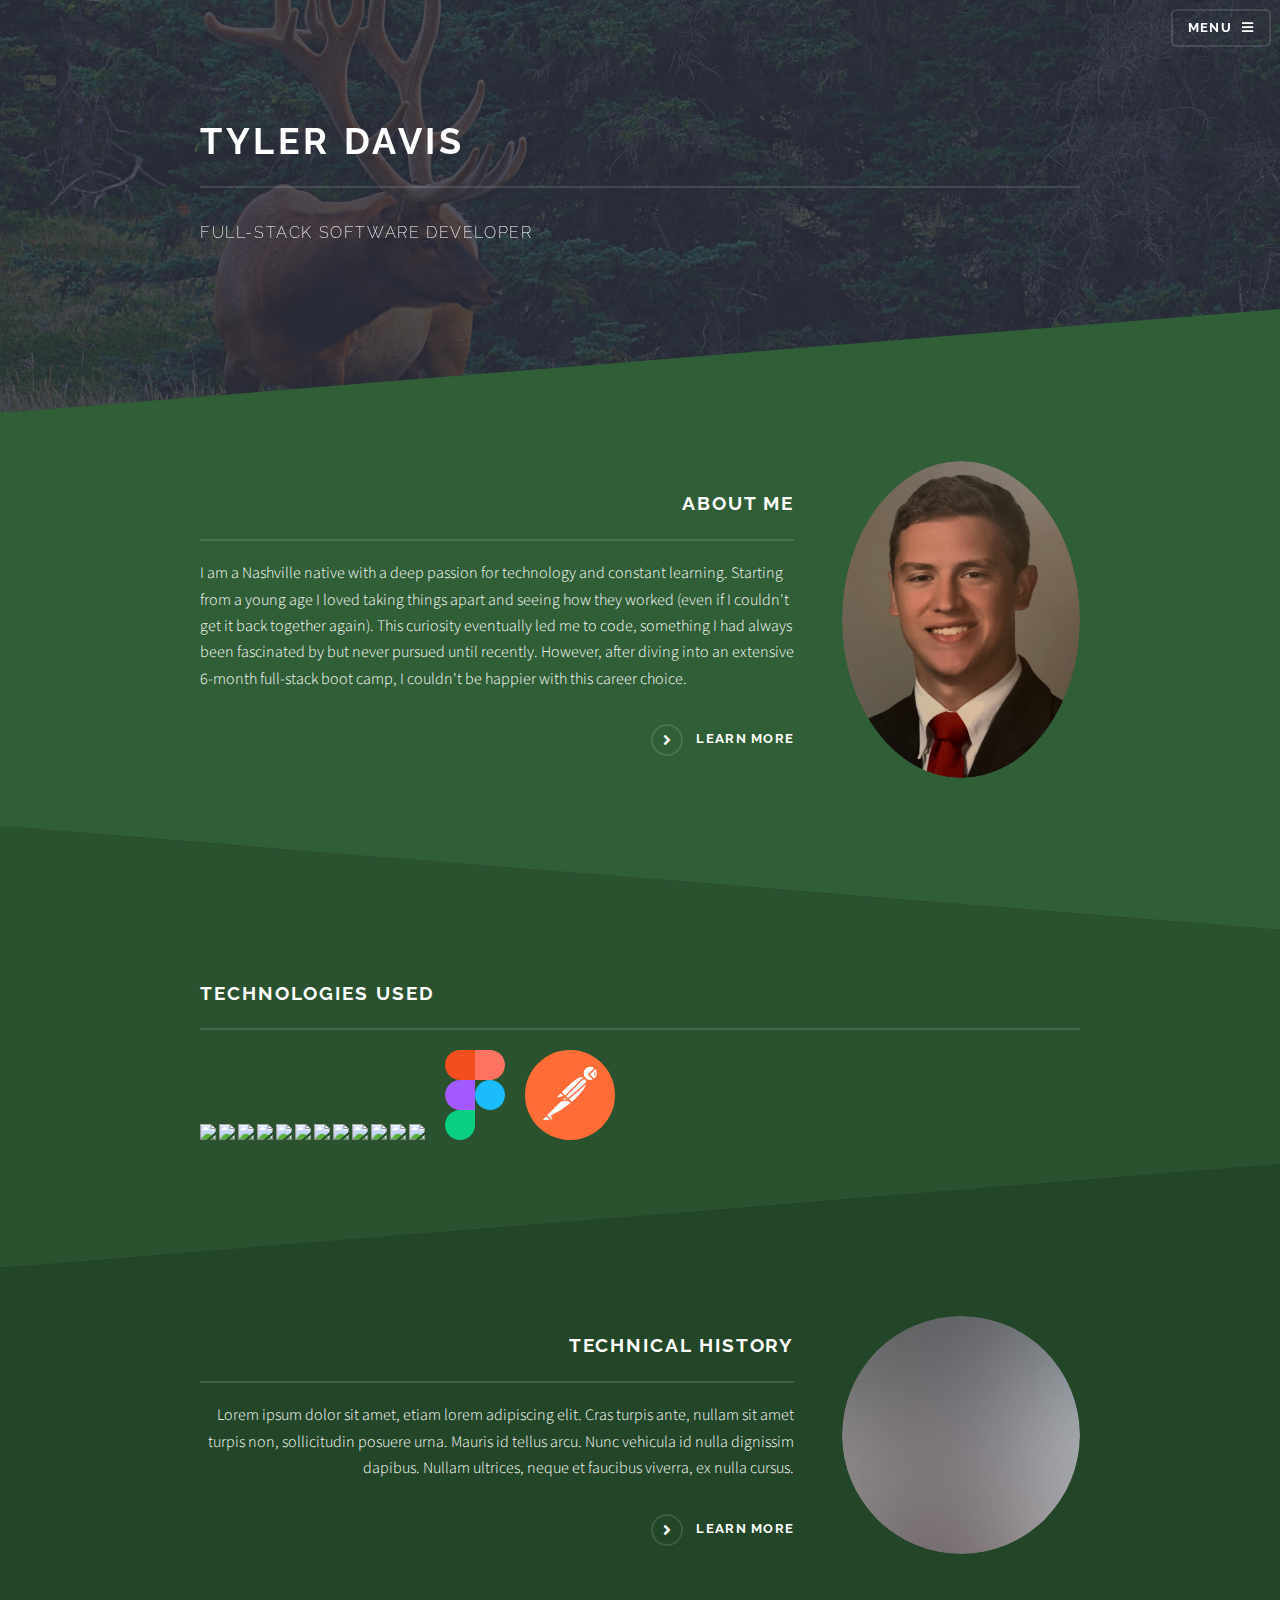
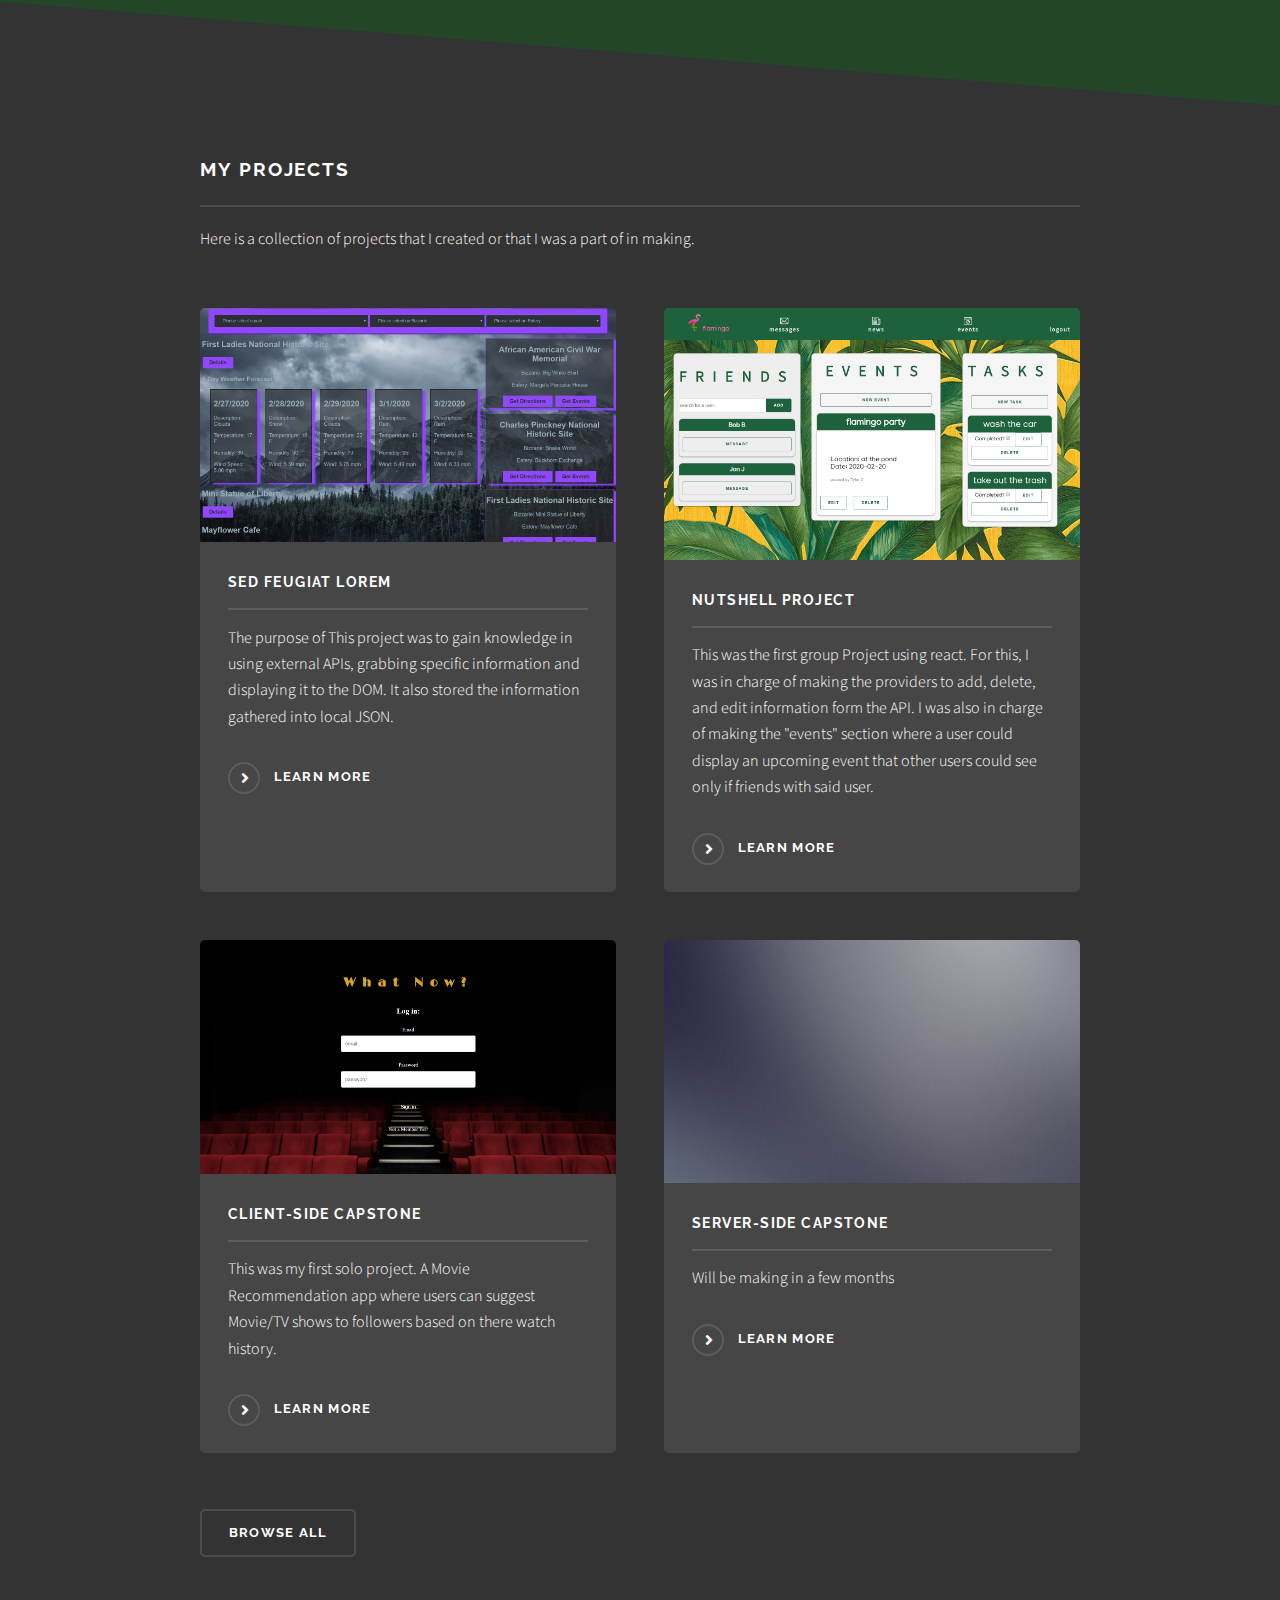
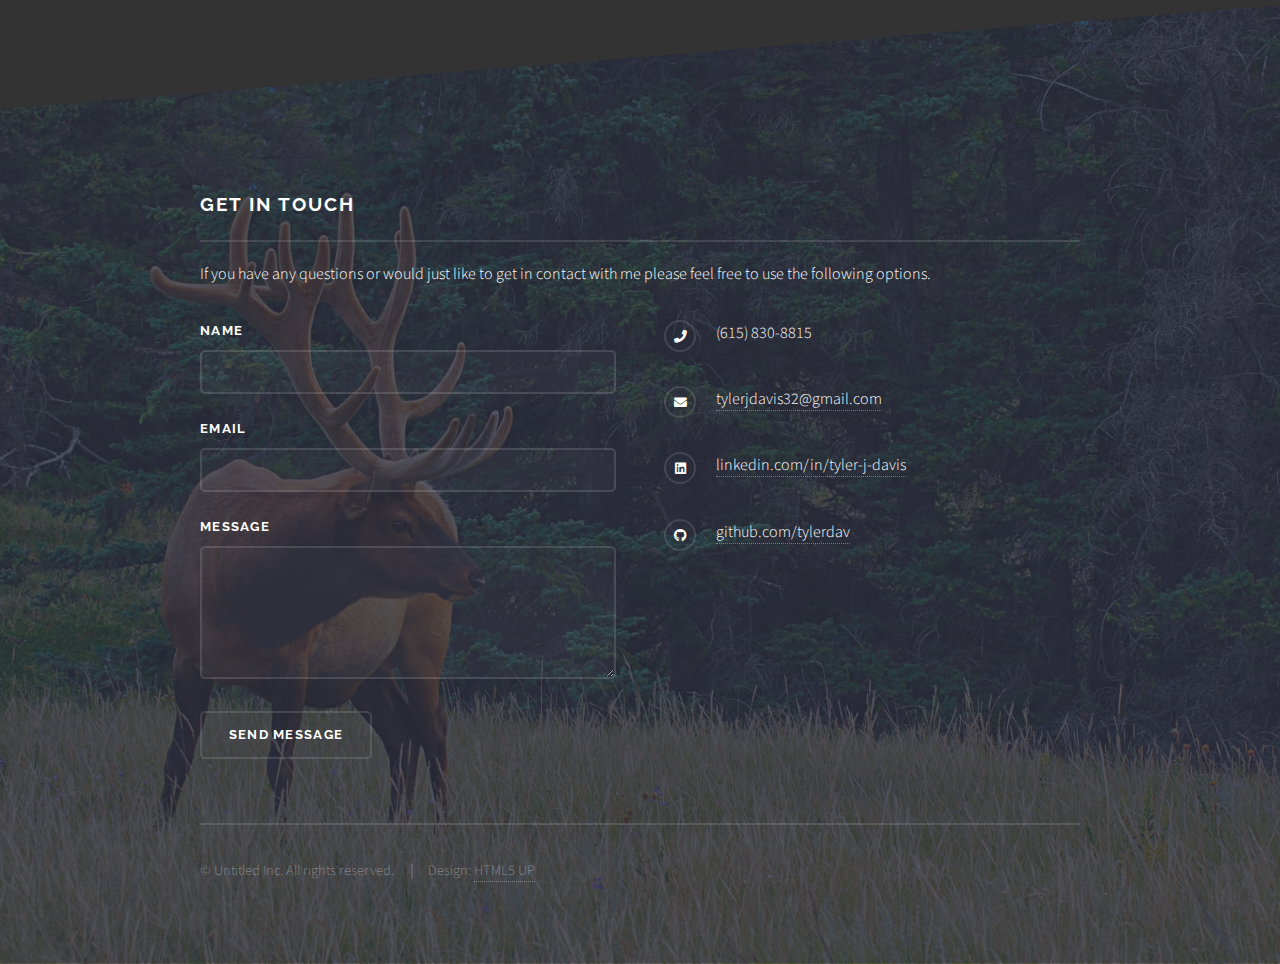
==== index.html @ b61b9d24 "small style change" ====
<!DOCTYPE HTML>
<!--
	Solid State by HTML5 UP
	html5up.net | @ajlkn
	Free for personal and commercial use under the CCA 3.0 license (html5up.net/license)
-->
<html>

<head>
	<title>Tyler Davis</title>
	<meta charset="utf-8" />
	<meta name="viewport" content="width=device-width, initial-scale=1, user-scalable=no" />
	<link rel="stylesheet" href="assets/css/main.css" />
	<noscript>
		<link rel="stylesheet" href="assets/css/noscript.css" /></noscript>
</head>

<body class="is-preload">

	<!-- Page Wrapper -->
	<div id="page-wrapper">

		<!-- Header -->
		<header id="header" class="alt">
			<h1><a href="index.html">Tyler Davis</a></h1>
			<nav>
				<a href="#menu">Menu</a>
			</nav>
		</header>

		<!-- Menu -->
		<nav id="menu">
			<div class="inner">
				<h2>Menu</h2>
				<ul class="links">
					<li><a href="index.html">Home</a></li>
					<li><a href="projects.html">Projects</a></li>
				</ul>
				<a href="#" class="close">Close</a>
			</div>
		</nav>

		<!-- Banner -->
		<section id="banner">
			<div class="inner">
				<!-- <div class="logo"><span class="icon fa-gem"></span></div> -->
				<h2>Tyler Davis</h2>
				<p>Full-Stack Software Developer</p>
			</div>
		</section>

		<!-- Wrapper -->
		<section id="wrapper">

			<!-- One -->
			<section id="one" class="wrapper spotlight style1">
				<div class="inner">
					<a href="#" class="image"><img src="images/profile.jpg" alt="" /></a>
					<div class="content">
						<h2 class="major">About Me</h2>
						<p class="about__me">I am a Nashville native with a deep passion for technology and constant
							learning. Starting
							from a young age I loved taking things apart and seeing how they worked (even if I couldn't
							get it back together again). This curiosity eventually led me to code, something I had
							always been fascinated by but never pursued until recently. However, after diving into an
							extensive 6-month full-stack boot camp, I couldn't be happier with this career choice. </p>
						<a href="https://www.linkedin.com/in/tyler-j-davis/" class="special">Learn more</a>
					</div>
				</div>
			</section>

			<!-- Two -->
			<section id="two" class="wrapper alt spotlight style2">
				<div class="inner">
					<div class="content">
						<h2 class="major">Technologies Used</h2>
						<div class="tech__used">
							<img src="https://img.icons8.com/color/96/000000/html-5.png">
							<img src="https://img.icons8.com/color/96/000000/css3.png">
							<img src="https://img.icons8.com/color/96/000000/javascript.png">
							<img src="https://img.icons8.com/color/96/000000/react-native.png">
							<img src="https://img.icons8.com/color/96/000000/bootstrap.png">
							<img src="https://img.icons8.com/color/96/000000/c-sharp-logo.png">
							<img src="https://img.icons8.com/color/96/000000/microsoft-sql-server.png">
							<img src="https://img.icons8.com/color/96/000000/microsoft.png">
							<img src="https://img.icons8.com/color/96/000000/git.png">
							<img src="https://img.icons8.com/color/96/000000/visual-studio-code-2019.png">
							<img src="https://img.icons8.com/material-sharp/96/000000/github.png">
							<img src="https://img.icons8.com/color/96/000000/linkedin.png">
							<img src="images/figma-1.svg" style="width: 60px; margin-left: 17px;">
							<img src="images/getpostman-icon.svg" style="width: 90px; margin-left: 17px;">
						</div>
					</div>
			</section>

			<!-- Three -->
			<section id="three" class="wrapper spotlight style3">
				<div class="inner">
					<a href="#" class="image"><img src="images/pic03.jpg" alt="" /></a>
					<div class="content">
						<h2 class="major">Technical History</h2>
						<p>Lorem ipsum dolor sit amet, etiam lorem adipiscing elit. Cras turpis ante, nullam sit amet
							turpis non, sollicitudin posuere urna. Mauris id tellus arcu. Nunc vehicula id nulla
							dignissim dapibus. Nullam ultrices, neque et faucibus viverra, ex nulla cursus.</p>
						<a href="#" class="special">Learn more</a>
					</div>
				</div>
			</section>

			<!-- Four -->
			<section id="four" class="wrapper alt style1">
				<div class="inner">
					<h2 class="major">My Projects</h2>
					<p>Here is a collection of projects that I created or that I was a part of in making.</p>
					<section class="features">
						<article>
							<a href="#" class="image"><img src="images/holiday-road (2).png" alt="" /></a>
							<h3 class="major">Sed feugiat lorem</h3>
							<p>The purpose of This project was to gain knowledge in using external APIs, grabbing
								specific information and displaying it to the DOM. It also stored the information
								gathered into local JSON.</p>
							<a href="#" class="special">Learn more</a>
						</article>
						<article>
							<a href="#" class="image"><img src="images/Annotation 2020-02-26 152929.png" alt="" /></a>
							<h3 class="major">Nutshell Project</h3>
							<p>This was the first group Project using react. For this, I was in charge of making the
								providers to add, delete, and edit information form the API. I was also in charge of
								making the "events" section where a user could display an upcoming event that other
								users could see only if friends with said user.</p>
							<a href="https://github.com/nss-cohort-37/nutshell-flamingos" class="special">Learn more</a>
						</article>
						<article>
							<a href="#" class="image"><img src="images/Annotation 2020-02-26 151621 (3).png"
									alt="" /></a>
							<h3 class="major">Client-Side Capstone</h3>
							<p>This was my first solo project. A Movie Recommendation app where users can suggest
								Movie/TV shows to followers based on there watch history. </p>
							<a href="https://github.com/tylerdav/capstone-project" class="special">Learn more</a>
						</article>
						<article>
							<a href="#" class="image"><img src="images/pic07.jpg" alt="" /></a>
							<h3 class="major">Server-Side Capstone</h3>
							<p>Will be making in a few months</p>
							<a href="#" class="special">Learn more</a>
						</article>
					</section>
					<ul class="actions">
						<li><a href="#" class="button">Browse All</a></li>
					</ul>
				</div>
			</section>

		</section>

		<!-- Footer -->
		<section id="footer">
			<div class="inner">
				<h2 class="major">Get in touch</h2>
				<p>If you have any questions or would just like to get in contact with me please feel free to use the
					following options.</p>
				<form method="post" action="#">
					<div class="fields">
						<div class="field">
							<label for="name">Name</label>
							<input type="text" name="name" id="name" />
						</div>
						<div class="field">
							<label for="email">Email</label>
							<input type="email" name="email" id="email" />
						</div>
						<div class="field">
							<label for="message">Message</label>
							<textarea name="message" id="message" rows="4"></textarea>
						</div>
					</div>
					<ul class="actions">
						<li><input type="submit" value="Send Message" /></li>
					</ul>
				</form>
				<ul class="contact">
					<li class="icon solid fa-phone">(615) 830-8815</li>
					<li class="icon solid fa-envelope"><a href="#">tylerjdavis32@gmail.com</a></li>
					<li class="icon brands fa-linkedin"><a
							href="https://www.linkedin.com/in/tyler-j-davis/">linkedin.com/in/tyler-j-davis</a>
					</li>
					<li class="icon brands fa-github"><a href="http://www.github.com/tylerdav">github.com/tylerdav</a>
					</li>
				</ul>
				<ul class="copyright">
					<li>&copy; Untitled Inc. All rights reserved.</li>
					<li>Design: <a href="http://html5up.net">HTML5 UP</a></li>
				</ul>
			</div>
		</section>

	</div>

	<!-- Scripts -->
	<script src="assets/js/jquery.min.js"></script>
	<script src="assets/js/jquery.scrollex.min.js"></script>
	<script src="assets/js/browser.min.js"></script>
	<script src="assets/js/breakpoints.min.js"></script>
	<script src="assets/js/util.js"></script>
	<script src="assets/js/main.js"></script>

</body>

</html>
---- assets/css/main.css ----
@import url(fontawesome-all.min.css);
@import url("https://fonts.googleapis.com/css?family=Raleway:200,700|Source+Sans+Pro:300,600,300italic,600italic");

/*
	Solid State by HTML5 UP
	html5up.net | @ajlkn
	Free for personal and commercial use under the CCA 3.0 license (html5up.net/license)
*/

html, body, div, span, applet, object,
iframe, h1, h2, h3, h4, h5, h6, p, blockquote,
pre, a, abbr, acronym, address, big, cite,
code, del, dfn, em, img, ins, kbd, q, s, samp,
small, strike, strong, sub, sup, tt, var, b,
u, i, center, dl, dt, dd, ol, ul, li, fieldset,
form, label, legend, table, caption, tbody,
tfoot, thead, tr, th, td, article, aside,
canvas, details, embed, figure, figcaption,
footer, header, hgroup, menu, nav, output, ruby,
section, summary, time, mark, audio, video {
	margin: 0;
	padding: 0;
	border: 0;
	font-size: 100%;
	font: inherit;
	vertical-align: baseline;}

article, aside, details, figcaption, figure,
footer, header, hgroup, menu, nav, section {
	display: block;}

body {
	line-height: 1;
}

ol, ul {
	list-style: none;
}

blockquote, q {
	quotes: none;
}

	blockquote:before, blockquote:after, q:before, q:after {
		content: '';
		content: none;
	}

table {
	border-collapse: collapse;
	border-spacing: 0;
}

body {
	-webkit-text-size-adjust: none;
}

mark {
	background-color: transparent;
	color: inherit;
}

input::-moz-focus-inner {
	border: 0;
	padding: 0;
}

input, select, textarea {
	-moz-appearance: none;
	-webkit-appearance: none;
	-ms-appearance: none;
	appearance: none;
}

/* Basic */

	@-ms-viewport {
		width: device-width;
	}

	body {
		-ms-overflow-style: scrollbar;
	}

	@media screen and (max-width: 480px) {

		html, body {
			min-width: 320px;
		}

	}

	html {
		box-sizing: border-box;
	}

	*, *:before, *:after {
		box-sizing: inherit;
	}

	body {
		background-color: #333333;
		background-image: linear-gradient(to top, rgba(46, 49, 65, 0.8), rgba(46, 49, 65, 0.8)), url("../../images/wp2767337.jpg");
		background-size: auto,
 cover;
		background-attachment: fixed,
 fixed;
		background-position: center,
 center;
	}

		body.is-preload *, body.is-preload *:before, body.is-preload *:after {
			-moz-animation: none !important;
			-webkit-animation: none !important;
			-ms-animation: none !important;
			animation: none !important;
			-moz-transition: none !important;
			-webkit-transition: none !important;
			-ms-transition: none !important;
			transition: none !important;
		}

/* Type */

	.about__me {
		text-align: left;
	}

	body, input, select, textarea {
		color: #ffffff;
		font-family: "Source Sans Pro", Helvetica, sans-serif;
		font-size: 16.5pt;
		font-weight: 300;
		line-height: 1.65;
	}

		@media screen and (max-width: 1680px) {

			body, input, select, textarea {
				font-size: 13pt;
			}

		}

		@media screen and (max-width: 1280px) {

			body, input, select, textarea {
				font-size: 12pt;
			}

		}

		@media screen and (max-width: 980px) {

			body, input, select, textarea {
				font-size: 12pt;
			}

		}

		@media screen and (max-width: 736px) {

			body, input, select, textarea {
				font-size: 12pt;
			}

		}

		@media screen and (max-width: 480px) {

			body, input, select, textarea {
				font-size: 12pt;
			}

		}

	a {
		-moz-transition: color 0.2s ease-in-out, border-bottom-color 0.2s ease-in-out;
		-webkit-transition: color 0.2s ease-in-out, border-bottom-color 0.2s ease-in-out;
		-ms-transition: color 0.2s ease-in-out, border-bottom-color 0.2s ease-in-out;
		transition: color 0.2s ease-in-out, border-bottom-color 0.2s ease-in-out;
		border-bottom: dotted 1px rgba(255, 255, 255, 0.35);
		color: #ffffff;
		text-decoration: none;
	}

		a:hover {
			border-bottom-color: transparent;
			color: #ffffff !important;
		}

		a.special:not(.button) {
			text-decoration: none;
			border-bottom: 0;
			display: block;
			font-family: Raleway, Helvetica, sans-serif;
			font-size: 0.8em;
			font-weight: 700;
			letter-spacing: 0.1em;
			margin: 0 0 2em 0;
			text-transform: uppercase;
		}

			a.special:not(.button):before {
				-moz-osx-font-smoothing: grayscale;
				-webkit-font-smoothing: antialiased;
				display: inline-block;
				font-style: normal;
				font-variant: normal;
				text-rendering: auto;
				line-height: 1;
				text-transform: none !important;
				font-family: 'Font Awesome 5 Free';
				font-weight: 900;
			}

			a.special:not(.button):before {
				-moz-transition: background-color 0.2s ease-in-out;
				-webkit-transition: background-color 0.2s ease-in-out;
				-ms-transition: background-color 0.2s ease-in-out;
				transition: background-color 0.2s ease-in-out;
				border-radius: 100%;
				border: solid 2px rgba(255, 255, 255, 0.125);
				content: '\f105';
				display: inline-block;
				font-size: 1.25em;
				height: 2em;
				line-height: 1.75em;
				margin-right: 0.85em;
				text-align: center;
				text-indent: 0.15em;
				vertical-align: middle;
				width: 2em;
			}

			a.special:not(.button):hover:before {
				background-color: rgba(255, 255, 255, 0.025);
			}

			a.special:not(.button):active:before {
				background-color: rgba(255, 255, 255, 0.075);
			}

	strong, b {
		color: #ffffff;
		font-weight: 600;
	}

	em, i {
		font-style: italic;
	}

	p {
		margin: 0 0 2em 0;
	}

	h1, h2, h3, h4, h5, h6 {
		color: #ffffff;
		font-family: Raleway, Helvetica, sans-serif;
		font-weight: 700;
		letter-spacing: 0.1em;
		margin: 0 0 1em 0;
		text-transform: uppercase;
	}

		h1 a, h2 a, h3 a, h4 a, h5 a, h6 a {
			color: inherit;
			text-decoration: none;
			border-bottom: 0;
		}

		h1 span, h2 span, h3 span, h4 span, h5 span, h6 span {
			font-weight: 200;
		}

		h1.major, h2.major, h3.major, h4.major, h5.major, h6.major {
			padding-bottom: 1em;
			border-bottom: solid 2px rgba(255, 255, 255, 0.125);
		}

	h2 {
		font-size: 1.2em;
	}

	h3 {
		font-size: 0.9em;
	}

	h4 {
		font-size: 0.7em;
	}

	h5 {
		font-size: 0.7em;
	}

	h6 {
		font-size: 0.7em;
	}

	@media screen and (max-width: 736px) {

		h2 {
			font-size: 1em;
		}

		h3 {
			font-size: 0.8em;
		}

	}

	sub {
		font-size: 0.8em;
		position: relative;
		top: 0.5em;
	}

	sup {
		font-size: 0.8em;
		position: relative;
		top: -0.5em;
	}

	blockquote {
		border-left: solid 4px rgba(255, 255, 255, 0.125);
		font-style: italic;
		margin: 0 0 2em 0;
		padding: 0.5em 0 0.5em 2em;
	}

	code {
		background: rgba(255, 255, 255, 0.025);
		border-radius: 5px;
		border: solid 2px rgba(255, 255, 255, 0.125);
		font-family: "Courier New", monospace;
		font-size: 0.9em;
		margin: 0 0.25em;
		padding: 0.25em 0.65em;
	}

	pre {
		-webkit-overflow-scrolling: touch;
		font-family: "Courier New", monospace;
		font-size: 0.9em;
		margin: 0 0 2em 0;
	}

		pre code {
			display: block;
			line-height: 1.75em;
			padding: 1em 1.5em;
			overflow-x: auto;
		}

	hr {
		border: 0;
		border-bottom: solid 2px rgba(255, 255, 255, 0.125);
		margin: 2.5em 0;
	}

		hr.major {
			margin: 4em 0;
		}

	.align-left {
		text-align: left;
	}

	.align-center {
		text-align: center;
	}

	.align-right {
		text-align: right;
	}

/* Row */

	.row {
		display: flex;
		flex-wrap: wrap;
		box-sizing: border-box;
		align-items: stretch;
	}

		.row > * {
			box-sizing: border-box;
		}

		.row.gtr-uniform > * > :last-child {
			margin-bottom: 0;
		}

		.row.aln-left {
			justify-content: flex-start;
		}

		.row.aln-center {
			justify-content: center;
		}

		.row.aln-right {
			justify-content: flex-end;
		}

		.row.aln-top {
			align-items: flex-start;
		}

		.row.aln-middle {
			align-items: center;
		}

		.row.aln-bottom {
			align-items: flex-end;
		}

		.row > .imp {
			order: -1;
		}

		.row > .col-1 {
			width: 8.33333%;
		}

		.row > .off-1 {
			margin-left: 8.33333%;
		}

		.row > .col-2 {
			width: 16.66667%;
		}

		.row > .off-2 {
			margin-left: 16.66667%;
		}

		.row > .col-3 {
			width: 25%;
		}

		.row > .off-3 {
			margin-left: 25%;
		}

		.row > .col-4 {
			width: 33.33333%;
		}

		.row > .off-4 {
			margin-left: 33.33333%;
		}

		.row > .col-5 {
			width: 41.66667%;
		}

		.row > .off-5 {
			margin-left: 41.66667%;
		}

		.row > .col-6 {
			width: 50%;
		}

		.row > .off-6 {
			margin-left: 50%;
		}

		.row > .col-7 {
			width: 58.33333%;
		}

		.row > .off-7 {
			margin-left: 58.33333%;
		}

		.row > .col-8 {
			width: 66.66667%;
		}

		.row > .off-8 {
			margin-left: 66.66667%;
		}

		.row > .col-9 {
			width: 75%;
		}

		.row > .off-9 {
			margin-left: 75%;
		}

		.row > .col-10 {
			width: 83.33333%;
		}

		.row > .off-10 {
			margin-left: 83.33333%;
		}

		.row > .col-11 {
			width: 91.66667%;
		}

		.row > .off-11 {
			margin-left: 91.66667%;
		}

		.row > .col-12 {
			width: 100%;
		}

		.row > .off-12 {
			margin-left: 100%;
		}

		.row.gtr-0 {
			margin-top: 0;
			margin-left: 0em;
		}

			.row.gtr-0 > * {
				padding: 0 0 0 0em;
			}

			.row.gtr-0.gtr-uniform {
				margin-top: 0em;
			}

				.row.gtr-0.gtr-uniform > * {
					padding-top: 0em;
				}

		.row.gtr-25 {
			margin-top: 0;
			margin-left: -0.4375em;
		}

			.row.gtr-25 > * {
				padding: 0 0 0 0.4375em;
			}

			.row.gtr-25.gtr-uniform {
				margin-top: -0.4375em;
			}

				.row.gtr-25.gtr-uniform > * {
					padding-top: 0.4375em;
				}

		.row.gtr-50 {
			margin-top: 0;
			margin-left: -0.875em;
		}

			.row.gtr-50 > * {
				padding: 0 0 0 0.875em;
			}

			.row.gtr-50.gtr-uniform {
				margin-top: -0.875em;
			}

				.row.gtr-50.gtr-uniform > * {
					padding-top: 0.875em;
				}

		.row {
			margin-top: 0;
			margin-left: -1.75em;
		}

			.row > * {
				padding: 0 0 0 1.75em;
			}

			.row.gtr-uniform {
				margin-top: -1.75em;
			}

				.row.gtr-uniform > * {
					padding-top: 1.75em;
				}

		.row.gtr-150 {
			margin-top: 0;
			margin-left: -2.625em;
		}

			.row.gtr-150 > * {
				padding: 0 0 0 2.625em;
			}

			.row.gtr-150.gtr-uniform {
				margin-top: -2.625em;
			}

				.row.gtr-150.gtr-uniform > * {
					padding-top: 2.625em;
				}

		.row.gtr-200 {
			margin-top: 0;
			margin-left: -3.5em;
		}

			.row.gtr-200 > * {
				padding: 0 0 0 3.5em;
			}

			.row.gtr-200.gtr-uniform {
				margin-top: -3.5em;
			}

				.row.gtr-200.gtr-uniform > * {
					padding-top: 3.5em;
				}

		@media screen and (max-width: 1680px) {

			.row {
				display: flex;
				flex-wrap: wrap;
				box-sizing: border-box;
				align-items: stretch;
			}

				.row > * {
					box-sizing: border-box;
				}

				.row.gtr-uniform > * > :last-child {
					margin-bottom: 0;
				}

				.row.aln-left {
					justify-content: flex-start;
				}

				.row.aln-center {
					justify-content: center;
				}

				.row.aln-right {
					justify-content: flex-end;
				}

				.row.aln-top {
					align-items: flex-start;
				}

				.row.aln-middle {
					align-items: center;
				}

				.row.aln-bottom {
					align-items: flex-end;
				}

				.row > .imp-xlarge {
					order: -1;
				}

				.row > .col-1-xlarge {
					width: 8.33333%;
				}

				.row > .off-1-xlarge {
					margin-left: 8.33333%;
				}

				.row > .col-2-xlarge {
					width: 16.66667%;
				}

				.row > .off-2-xlarge {
					margin-left: 16.66667%;
				}

				.row > .col-3-xlarge {
					width: 25%;
				}

				.row > .off-3-xlarge {
					margin-left: 25%;
				}

				.row > .col-4-xlarge {
					width: 33.33333%;
				}

				.row > .off-4-xlarge {
					margin-left: 33.33333%;
				}

				.row > .col-5-xlarge {
					width: 41.66667%;
				}

				.row > .off-5-xlarge {
					margin-left: 41.66667%;
				}

				.row > .col-6-xlarge {
					width: 50%;
				}

				.row > .off-6-xlarge {
					margin-left: 50%;
				}

				.row > .col-7-xlarge {
					width: 58.33333%;
				}

				.row > .off-7-xlarge {
					margin-left: 58.33333%;
				}

				.row > .col-8-xlarge {
					width: 66.66667%;
				}

				.row > .off-8-xlarge {
					margin-left: 66.66667%;
				}

				.row > .col-9-xlarge {
					width: 75%;
				}

				.row > .off-9-xlarge {
					margin-left: 75%;
				}

				.row > .col-10-xlarge {
					width: 83.33333%;
				}

				.row > .off-10-xlarge {
					margin-left: 83.33333%;
				}

				.row > .col-11-xlarge {
					width: 91.66667%;
				}

				.row > .off-11-xlarge {
					margin-left: 91.66667%;
				}

				.row > .col-12-xlarge {
					width: 100%;
				}

				.row > .off-12-xlarge {
					margin-left: 100%;
				}

				.row.gtr-0 {
					margin-top: 0;
					margin-left: 0em;
				}

					.row.gtr-0 > * {
						padding: 0 0 0 0em;
					}

					.row.gtr-0.gtr-uniform {
						margin-top: 0em;
					}

						.row.gtr-0.gtr-uniform > * {
							padding-top: 0em;
						}

				.row.gtr-25 {
					margin-top: 0;
					margin-left: -0.4375em;
				}

					.row.gtr-25 > * {
						padding: 0 0 0 0.4375em;
					}

					.row.gtr-25.gtr-uniform {
						margin-top: -0.4375em;
					}

						.row.gtr-25.gtr-uniform > * {
							padding-top: 0.4375em;
						}

				.row.gtr-50 {
					margin-top: 0;
					margin-left: -0.875em;
				}

					.row.gtr-50 > * {
						padding: 0 0 0 0.875em;
					}

					.row.gtr-50.gtr-uniform {
						margin-top: -0.875em;
					}

						.row.gtr-50.gtr-uniform > * {
							padding-top: 0.875em;
						}

				.row {
					margin-top: 0;
					margin-left: -1.75em;
				}

					.row > * {
						padding: 0 0 0 1.75em;
					}

					.row.gtr-uniform {
						margin-top: -1.75em;
					}

						.row.gtr-uniform > * {
							padding-top: 1.75em;
						}

				.row.gtr-150 {
					margin-top: 0;
					margin-left: -2.625em;
				}

					.row.gtr-150 > * {
						padding: 0 0 0 2.625em;
					}

					.row.gtr-150.gtr-uniform {
						margin-top: -2.625em;
					}

						.row.gtr-150.gtr-uniform > * {
							padding-top: 2.625em;
						}

				.row.gtr-200 {
					margin-top: 0;
					margin-left: -3.5em;
				}

					.row.gtr-200 > * {
						padding: 0 0 0 3.5em;
					}

					.row.gtr-200.gtr-uniform {
						margin-top: -3.5em;
					}

						.row.gtr-200.gtr-uniform > * {
							padding-top: 3.5em;
						}

		}

		@media screen and (max-width: 1280px) {

			.row {
				display: flex;
				flex-wrap: wrap;
				box-sizing: border-box;
				align-items: stretch;
			}

				.row > * {
					box-sizing: border-box;
				}

				.row.gtr-uniform > * > :last-child {
					margin-bottom: 0;
				}

				.row.aln-left {
					justify-content: flex-start;
				}

				.row.aln-center {
					justify-content: center;
				}

				.row.aln-right {
					justify-content: flex-end;
				}

				.row.aln-top {
					align-items: flex-start;
				}

				.row.aln-middle {
					align-items: center;
				}

				.row.aln-bottom {
					align-items: flex-end;
				}

				.row > .imp-large {
					order: -1;
				}

				.row > .col-1-large {
					width: 8.33333%;
				}

				.row > .off-1-large {
					margin-left: 8.33333%;
				}

				.row > .col-2-large {
					width: 16.66667%;
				}

				.row > .off-2-large {
					margin-left: 16.66667%;
				}

				.row > .col-3-large {
					width: 25%;
				}

				.row > .off-3-large {
					margin-left: 25%;
				}

				.row > .col-4-large {
					width: 33.33333%;
				}

				.row > .off-4-large {
					margin-left: 33.33333%;
				}

				.row > .col-5-large {
					width: 41.66667%;
				}

				.row > .off-5-large {
					margin-left: 41.66667%;
				}

				.row > .col-6-large {
					width: 50%;
				}

				.row > .off-6-large {
					margin-left: 50%;
				}

				.row > .col-7-large {
					width: 58.33333%;
				}

				.row > .off-7-large {
					margin-left: 58.33333%;
				}

				.row > .col-8-large {
					width: 66.66667%;
				}

				.row > .off-8-large {
					margin-left: 66.66667%;
				}

				.row > .col-9-large {
					width: 75%;
				}

				.row > .off-9-large {
					margin-left: 75%;
				}

				.row > .col-10-large {
					width: 83.33333%;
				}

				.row > .off-10-large {
					margin-left: 83.33333%;
				}

				.row > .col-11-large {
					width: 91.66667%;
				}

				.row > .off-11-large {
					margin-left: 91.66667%;
				}

				.row > .col-12-large {
					width: 100%;
				}

				.row > .off-12-large {
					margin-left: 100%;
				}

				.row.gtr-0 {
					margin-top: 0;
					margin-left: 0em;
				}

					.row.gtr-0 > * {
						padding: 0 0 0 0em;
					}

					.row.gtr-0.gtr-uniform {
						margin-top: 0em;
					}

						.row.gtr-0.gtr-uniform > * {
							padding-top: 0em;
						}

				.row.gtr-25 {
					margin-top: 0;
					margin-left: -0.4375em;
				}

					.row.gtr-25 > * {
						padding: 0 0 0 0.4375em;
					}

					.row.gtr-25.gtr-uniform {
						margin-top: -0.4375em;
					}

						.row.gtr-25.gtr-uniform > * {
							padding-top: 0.4375em;
						}

				.row.gtr-50 {
					margin-top: 0;
					margin-left: -0.875em;
				}

					.row.gtr-50 > * {
						padding: 0 0 0 0.875em;
					}

					.row.gtr-50.gtr-uniform {
						margin-top: -0.875em;
					}

						.row.gtr-50.gtr-uniform > * {
							padding-top: 0.875em;
						}

				.row {
					margin-top: 0;
					margin-left: -1.75em;
				}

					.row > * {
						padding: 0 0 0 1.75em;
					}

					.row.gtr-uniform {
						margin-top: -1.75em;
					}

						.row.gtr-uniform > * {
							padding-top: 1.75em;
						}

				.row.gtr-150 {
					margin-top: 0;
					margin-left: -2.625em;
				}

					.row.gtr-150 > * {
						padding: 0 0 0 2.625em;
					}

					.row.gtr-150.gtr-uniform {
						margin-top: -2.625em;
					}

						.row.gtr-150.gtr-uniform > * {
							padding-top: 2.625em;
						}

				.row.gtr-200 {
					margin-top: 0;
					margin-left: -3.5em;
				}

					.row.gtr-200 > * {
						padding: 0 0 0 3.5em;
					}

					.row.gtr-200.gtr-uniform {
						margin-top: -3.5em;
					}

						.row.gtr-200.gtr-uniform > * {
							padding-top: 3.5em;
						}

		}

		@media screen and (max-width: 980px) {

			.row {
				display: flex;
				flex-wrap: wrap;
				box-sizing: border-box;
				align-items: stretch;
			}

				.row > * {
					box-sizing: border-box;
				}

				.row.gtr-uniform > * > :last-child {
					margin-bottom: 0;
				}

				.row.aln-left {
					justify-content: flex-start;
				}

				.row.aln-center {
					justify-content: center;
				}

				.row.aln-right {
					justify-content: flex-end;
				}

				.row.aln-top {
					align-items: flex-start;
				}

				.row.aln-middle {
					align-items: center;
				}

				.row.aln-bottom {
					align-items: flex-end;
				}

				.row > .imp-medium {
					order: -1;
				}

				.row > .col-1-medium {
					width: 8.33333%;
				}

				.row > .off-1-medium {
					margin-left: 8.33333%;
				}

				.row > .col-2-medium {
					width: 16.66667%;
				}

				.row > .off-2-medium {
					margin-left: 16.66667%;
				}

				.row > .col-3-medium {
					width: 25%;
				}

				.row > .off-3-medium {
					margin-left: 25%;
				}

				.row > .col-4-medium {
					width: 33.33333%;
				}

				.row > .off-4-medium {
					margin-left: 33.33333%;
				}

				.row > .col-5-medium {
					width: 41.66667%;
				}

				.row > .off-5-medium {
					margin-left: 41.66667%;
				}

				.row > .col-6-medium {
					width: 50%;
				}

				.row > .off-6-medium {
					margin-left: 50%;
				}

				.row > .col-7-medium {
					width: 58.33333%;
				}

				.row > .off-7-medium {
					margin-left: 58.33333%;
				}

				.row > .col-8-medium {
					width: 66.66667%;
				}

				.row > .off-8-medium {
					margin-left: 66.66667%;
				}

				.row > .col-9-medium {
					width: 75%;
				}

				.row > .off-9-medium {
					margin-left: 75%;
				}

				.row > .col-10-medium {
					width: 83.33333%;
				}

				.row > .off-10-medium {
					margin-left: 83.33333%;
				}

				.row > .col-11-medium {
					width: 91.66667%;
				}

				.row > .off-11-medium {
					margin-left: 91.66667%;
				}

				.row > .col-12-medium {
					width: 100%;
				}

				.row > .off-12-medium {
					margin-left: 100%;
				}

				.row.gtr-0 {
					margin-top: 0;
					margin-left: 0em;
				}

					.row.gtr-0 > * {
						padding: 0 0 0 0em;
					}

					.row.gtr-0.gtr-uniform {
						margin-top: 0em;
					}

						.row.gtr-0.gtr-uniform > * {
							padding-top: 0em;
						}

				.row.gtr-25 {
					margin-top: 0;
					margin-left: -0.4375em;
				}

					.row.gtr-25 > * {
						padding: 0 0 0 0.4375em;
					}

					.row.gtr-25.gtr-uniform {
						margin-top: -0.4375em;
					}

						.row.gtr-25.gtr-uniform > * {
							padding-top: 0.4375em;
						}

				.row.gtr-50 {
					margin-top: 0;
					margin-left: -0.875em;
				}

					.row.gtr-50 > * {
						padding: 0 0 0 0.875em;
					}

					.row.gtr-50.gtr-uniform {
						margin-top: -0.875em;
					}

						.row.gtr-50.gtr-uniform > * {
							padding-top: 0.875em;
						}

				.row {
					margin-top: 0;
					margin-left: -1.75em;
				}

					.row > * {
						padding: 0 0 0 1.75em;
					}

					.row.gtr-uniform {
						margin-top: -1.75em;
					}

						.row.gtr-uniform > * {
							padding-top: 1.75em;
						}

				.row.gtr-150 {
					margin-top: 0;
					margin-left: -2.625em;
				}

					.row.gtr-150 > * {
						padding: 0 0 0 2.625em;
					}

					.row.gtr-150.gtr-uniform {
						margin-top: -2.625em;
					}

						.row.gtr-150.gtr-uniform > * {
							padding-top: 2.625em;
						}

				.row.gtr-200 {
					margin-top: 0;
					margin-left: -3.5em;
				}

					.row.gtr-200 > * {
						padding: 0 0 0 3.5em;
					}

					.row.gtr-200.gtr-uniform {
						margin-top: -3.5em;
					}

						.row.gtr-200.gtr-uniform > * {
							padding-top: 3.5em;
						}

		}

		@media screen and (max-width: 736px) {

			.row {
				display: flex;
				flex-wrap: wrap;
				box-sizing: border-box;
				align-items: stretch;
			}

				.row > * {
					box-sizing: border-box;
				}

				.row.gtr-uniform > * > :last-child {
					margin-bottom: 0;
				}

				.row.aln-left {
					justify-content: flex-start;
				}

				.row.aln-center {
					justify-content: center;
				}

				.row.aln-right {
					justify-content: flex-end;
				}

				.row.aln-top {
					align-items: flex-start;
				}

				.row.aln-middle {
					align-items: center;
				}

				.row.aln-bottom {
					align-items: flex-end;
				}

				.row > .imp-small {
					order: -1;
				}

				.row > .col-1-small {
					width: 8.33333%;
				}

				.row > .off-1-small {
					margin-left: 8.33333%;
				}

				.row > .col-2-small {
					width: 16.66667%;
				}

				.row > .off-2-small {
					margin-left: 16.66667%;
				}

				.row > .col-3-small {
					width: 25%;
				}

				.row > .off-3-small {
					margin-left: 25%;
				}

				.row > .col-4-small {
					width: 33.33333%;
				}

				.row > .off-4-small {
					margin-left: 33.33333%;
				}

				.row > .col-5-small {
					width: 41.66667%;
				}

				.row > .off-5-small {
					margin-left: 41.66667%;
				}

				.row > .col-6-small {
					width: 50%;
				}

				.row > .off-6-small {
					margin-left: 50%;
				}

				.row > .col-7-small {
					width: 58.33333%;
				}

				.row > .off-7-small {
					margin-left: 58.33333%;
				}

				.row > .col-8-small {
					width: 66.66667%;
				}

				.row > .off-8-small {
					margin-left: 66.66667%;
				}

				.row > .col-9-small {
					width: 75%;
				}

				.row > .off-9-small {
					margin-left: 75%;
				}

				.row > .col-10-small {
					width: 83.33333%;
				}

				.row > .off-10-small {
					margin-left: 83.33333%;
				}

				.row > .col-11-small {
					width: 91.66667%;
				}

				.row > .off-11-small {
					margin-left: 91.66667%;
				}

				.row > .col-12-small {
					width: 100%;
				}

				.row > .off-12-small {
					margin-left: 100%;
				}

				.row.gtr-0 {
					margin-top: 0;
					margin-left: 0em;
				}

					.row.gtr-0 > * {
						padding: 0 0 0 0em;
					}

					.row.gtr-0.gtr-uniform {
						margin-top: 0em;
					}

						.row.gtr-0.gtr-uniform > * {
							padding-top: 0em;
						}

				.row.gtr-25 {
					margin-top: 0;
					margin-left: -0.3125em;
				}

					.row.gtr-25 > * {
						padding: 0 0 0 0.3125em;
					}

					.row.gtr-25.gtr-uniform {
						margin-top: -0.3125em;
					}

						.row.gtr-25.gtr-uniform > * {
							padding-top: 0.3125em;
						}

				.row.gtr-50 {
					margin-top: 0;
					margin-left: -0.625em;
				}

					.row.gtr-50 > * {
						padding: 0 0 0 0.625em;
					}

					.row.gtr-50.gtr-uniform {
						margin-top: -0.625em;
					}

						.row.gtr-50.gtr-uniform > * {
							padding-top: 0.625em;
						}

				.row {
					margin-top: 0;
					margin-left: -1.25em;
				}

					.row > * {
						padding: 0 0 0 1.25em;
					}

					.row.gtr-uniform {
						margin-top: -1.25em;
					}

						.row.gtr-uniform > * {
							padding-top: 1.25em;
						}

				.row.gtr-150 {
					margin-top: 0;
					margin-left: -1.875em;
				}

					.row.gtr-150 > * {
						padding: 0 0 0 1.875em;
					}

					.row.gtr-150.gtr-uniform {
						margin-top: -1.875em;
					}

						.row.gtr-150.gtr-uniform > * {
							padding-top: 1.875em;
						}

				.row.gtr-200 {
					margin-top: 0;
					margin-left: -2.5em;
				}

					.row.gtr-200 > * {
						padding: 0 0 0 2.5em;
					}

					.row.gtr-200.gtr-uniform {
						margin-top: -2.5em;
					}

						.row.gtr-200.gtr-uniform > * {
							padding-top: 2.5em;
						}

		}

		@media screen and (max-width: 480px) {

			.row {
				display: flex;
				flex-wrap: wrap;
				box-sizing: border-box;
				align-items: stretch;
			}

				.row > * {
					box-sizing: border-box;
				}

				.row.gtr-uniform > * > :last-child {
					margin-bottom: 0;
				}

				.row.aln-left {
					justify-content: flex-start;
				}

				.row.aln-center {
					justify-content: center;
				}

				.row.aln-right {
					justify-content: flex-end;
				}

				.row.aln-top {
					align-items: flex-start;
				}

				.row.aln-middle {
					align-items: center;
				}

				.row.aln-bottom {
					align-items: flex-end;
				}

				.row > .imp-xsmall {
					order: -1;
				}

				.row > .col-1-xsmall {
					width: 8.33333%;
				}

				.row > .off-1-xsmall {
					margin-left: 8.33333%;
				}

				.row > .col-2-xsmall {
					width: 16.66667%;
				}

				.row > .off-2-xsmall {
					margin-left: 16.66667%;
				}

				.row > .col-3-xsmall {
					width: 25%;
				}

				.row > .off-3-xsmall {
					margin-left: 25%;
				}

				.row > .col-4-xsmall {
					width: 33.33333%;
				}

				.row > .off-4-xsmall {
					margin-left: 33.33333%;
				}

				.row > .col-5-xsmall {
					width: 41.66667%;
				}

				.row > .off-5-xsmall {
					margin-left: 41.66667%;
				}

				.row > .col-6-xsmall {
					width: 50%;
				}

				.row > .off-6-xsmall {
					margin-left: 50%;
				}

				.row > .col-7-xsmall {
					width: 58.33333%;
				}

				.row > .off-7-xsmall {
					margin-left: 58.33333%;
				}

				.row > .col-8-xsmall {
					width: 66.66667%;
				}

				.row > .off-8-xsmall {
					margin-left: 66.66667%;
				}

				.row > .col-9-xsmall {
					width: 75%;
				}

				.row > .off-9-xsmall {
					margin-left: 75%;
				}

				.row > .col-10-xsmall {
					width: 83.33333%;
				}

				.row > .off-10-xsmall {
					margin-left: 83.33333%;
				}

				.row > .col-11-xsmall {
					width: 91.66667%;
				}

				.row > .off-11-xsmall {
					margin-left: 91.66667%;
				}

				.row > .col-12-xsmall {
					width: 100%;
				}

				.row > .off-12-xsmall {
					margin-left: 100%;
				}

				.row.gtr-0 {
					margin-top: 0;
					margin-left: 0em;
				}

					.row.gtr-0 > * {
						padding: 0 0 0 0em;
					}

					.row.gtr-0.gtr-uniform {
						margin-top: 0em;
					}

						.row.gtr-0.gtr-uniform > * {
							padding-top: 0em;
						}

				.row.gtr-25 {
					margin-top: 0;
					margin-left: -0.3125em;
				}

					.row.gtr-25 > * {
						padding: 0 0 0 0.3125em;
					}

					.row.gtr-25.gtr-uniform {
						margin-top: -0.3125em;
					}

						.row.gtr-25.gtr-uniform > * {
							padding-top: 0.3125em;
						}

				.row.gtr-50 {
					margin-top: 0;
					margin-left: -0.625em;
				}

					.row.gtr-50 > * {
						padding: 0 0 0 0.625em;
					}

					.row.gtr-50.gtr-uniform {
						margin-top: -0.625em;
					}

						.row.gtr-50.gtr-uniform > * {
							padding-top: 0.625em;
						}

				.row {
					margin-top: 0;
					margin-left: -1.25em;
				}

					.row > * {
						padding: 0 0 0 1.25em;
					}

					.row.gtr-uniform {
						margin-top: -1.25em;
					}

						.row.gtr-uniform > * {
							padding-top: 1.25em;
						}

				.row.gtr-150 {
					margin-top: 0;
					margin-left: -1.875em;
				}

					.row.gtr-150 > * {
						padding: 0 0 0 1.875em;
					}

					.row.gtr-150.gtr-uniform {
						margin-top: -1.875em;
					}

						.row.gtr-150.gtr-uniform > * {
							padding-top: 1.875em;
						}

				.row.gtr-200 {
					margin-top: 0;
					margin-left: -2.5em;
				}

					.row.gtr-200 > * {
						padding: 0 0 0 2.5em;
					}

					.row.gtr-200.gtr-uniform {
						margin-top: -2.5em;
					}

						.row.gtr-200.gtr-uniform > * {
							padding-top: 2.5em;
						}

		}

		@media screen and (max-width: 360px) {

			.row {
				display: flex;
				flex-wrap: wrap;
				box-sizing: border-box;
				align-items: stretch;
			}

				.row > * {
					box-sizing: border-box;
				}

				.row.gtr-uniform > * > :last-child {
					margin-bottom: 0;
				}

				.row.aln-left {
					justify-content: flex-start;
				}

				.row.aln-center {
					justify-content: center;
				}

				.row.aln-right {
					justify-content: flex-end;
				}

				.row.aln-top {
					align-items: flex-start;
				}

				.row.aln-middle {
					align-items: center;
				}

				.row.aln-bottom {
					align-items: flex-end;
				}

				.row > .imp-xxsmall {
					order: -1;
				}

				.row > .col-1-xxsmall {
					width: 8.33333%;
				}

				.row > .off-1-xxsmall {
					margin-left: 8.33333%;
				}

				.row > .col-2-xxsmall {
					width: 16.66667%;
				}

				.row > .off-2-xxsmall {
					margin-left: 16.66667%;
				}

				.row > .col-3-xxsmall {
					width: 25%;
				}

				.row > .off-3-xxsmall {
					margin-left: 25%;
				}

				.row > .col-4-xxsmall {
					width: 33.33333%;
				}

				.row > .off-4-xxsmall {
					margin-left: 33.33333%;
				}

				.row > .col-5-xxsmall {
					width: 41.66667%;
				}

				.row > .off-5-xxsmall {
					margin-left: 41.66667%;
				}

				.row > .col-6-xxsmall {
					width: 50%;
				}

				.row > .off-6-xxsmall {
					margin-left: 50%;
				}

				.row > .col-7-xxsmall {
					width: 58.33333%;
				}

				.row > .off-7-xxsmall {
					margin-left: 58.33333%;
				}

				.row > .col-8-xxsmall {
					width: 66.66667%;
				}

				.row > .off-8-xxsmall {
					margin-left: 66.66667%;
				}

				.row > .col-9-xxsmall {
					width: 75%;
				}

				.row > .off-9-xxsmall {
					margin-left: 75%;
				}

				.row > .col-10-xxsmall {
					width: 83.33333%;
				}

				.row > .off-10-xxsmall {
					margin-left: 83.33333%;
				}

				.row > .col-11-xxsmall {
					width: 91.66667%;
				}

				.row > .off-11-xxsmall {
					margin-left: 91.66667%;
				}

				.row > .col-12-xxsmall {
					width: 100%;
				}

				.row > .off-12-xxsmall {
					margin-left: 100%;
				}

				.row.gtr-0 {
					margin-top: 0;
					margin-left: 0em;
				}

					.row.gtr-0 > * {
						padding: 0 0 0 0em;
					}

					.row.gtr-0.gtr-uniform {
						margin-top: 0em;
					}

						.row.gtr-0.gtr-uniform > * {
							padding-top: 0em;
						}

				.row.gtr-25 {
					margin-top: 0;
					margin-left: -0.3125em;
				}

					.row.gtr-25 > * {
						padding: 0 0 0 0.3125em;
					}

					.row.gtr-25.gtr-uniform {
						margin-top: -0.3125em;
					}

						.row.gtr-25.gtr-uniform > * {
							padding-top: 0.3125em;
						}

				.row.gtr-50 {
					margin-top: 0;
					margin-left: -0.625em;
				}

					.row.gtr-50 > * {
						padding: 0 0 0 0.625em;
					}

					.row.gtr-50.gtr-uniform {
						margin-top: -0.625em;
					}

						.row.gtr-50.gtr-uniform > * {
							padding-top: 0.625em;
						}

				.row {
					margin-top: 0;
					margin-left: -1.25em;
				}

					.row > * {
						padding: 0 0 0 1.25em;
					}

					.row.gtr-uniform {
						margin-top: -1.25em;
					}

						.row.gtr-uniform > * {
							padding-top: 1.25em;
						}

				.row.gtr-150 {
					margin-top: 0;
					margin-left: -1.875em;
				}

					.row.gtr-150 > * {
						padding: 0 0 0 1.875em;
					}

					.row.gtr-150.gtr-uniform {
						margin-top: -1.875em;
					}

						.row.gtr-150.gtr-uniform > * {
							padding-top: 1.875em;
						}

				.row.gtr-200 {
					margin-top: 0;
					margin-left: -2.5em;
				}

					.row.gtr-200 > * {
						padding: 0 0 0 2.5em;
					}

					.row.gtr-200.gtr-uniform {
						margin-top: -2.5em;
					}

						.row.gtr-200.gtr-uniform > * {
							padding-top: 2.5em;
						}

		}

/* Section/Article */

	section.special, article.special {
		text-align: center;
	}

/* Form */

	form {
		margin: 0 0 2em 0;
	}

		form > :last-child {
			margin-bottom: 0;
		}

		form > .fields {
			display: -moz-flex;
			display: -webkit-flex;
			display: -ms-flex;
			display: flex;
			-moz-flex-wrap: wrap;
			-webkit-flex-wrap: wrap;
			-ms-flex-wrap: wrap;
			flex-wrap: wrap;
			width: calc(100% + 3em);
			margin: -1.5em 0 2em -1.5em;
		}

			form > .fields > .field {
				-moz-flex-grow: 0;
				-webkit-flex-grow: 0;
				-ms-flex-grow: 0;
				flex-grow: 0;
				-moz-flex-shrink: 0;
				-webkit-flex-shrink: 0;
				-ms-flex-shrink: 0;
				flex-shrink: 0;
				padding: 1.5em 0 0 1.5em;
				width: calc(100% - 1.5em);
			}

				form > .fields > .field.half {
					width: calc(50% - 0.75em);
				}

				form > .fields > .field.third {
					width: calc(100%/3 - 0.5em);
				}

				form > .fields > .field.quarter {
					width: calc(25% - 0.375em);
				}

		@media screen and (max-width: 480px) {

			form > .fields {
				width: calc(100% + 3em);
				margin: -1.5em 0 2em -1.5em;
			}

				form > .fields > .field {
					padding: 1.5em 0 0 1.5em;
					width: calc(100% - 1.5em);
				}

					form > .fields > .field.half {
						width: calc(100% - 1.5em);
					}

					form > .fields > .field.third {
						width: calc(100% - 1.5em);
					}

					form > .fields > .field.quarter {
						width: calc(100% - 1.5em);
					}

		}

	label {
		color: #ffffff;
		display: block;
		font-family: Raleway, Helvetica, sans-serif;
		font-size: 0.8em;
		font-weight: 700;
		letter-spacing: 0.1em;
		margin: 0 0 0.7em 0;
		text-transform: uppercase;
	}

	input[type="text"],
	input[type="password"],
	input[type="email"],
	input[type="tel"],
	select,
	textarea {
		-moz-appearance: none;
		-webkit-appearance: none;
		-ms-appearance: none;
		appearance: none;
		background: rgba(255, 255, 255, 0.025);
		border-radius: 5px;
		border: none;
		border: solid 2px rgba(255, 255, 255, 0.125);
		color: inherit;
		display: block;
		outline: 0;
		padding: 0 1em;
		text-decoration: none;
		width: 100%;
	}

		input[type="text"]:invalid,
		input[type="password"]:invalid,
		input[type="email"]:invalid,
		input[type="tel"]:invalid,
		select:invalid,
		textarea:invalid {
			box-shadow: none;
		}

		input[type="text"]:focus,
		input[type="password"]:focus,
		input[type="email"]:focus,
		input[type="tel"]:focus,
		select:focus,
		textarea:focus {
			border-color: #5b6ba6;
		}

	select {
		background-image: url("data:image/svg+xml;charset=utf8,%3Csvg xmlns='http://www.w3.org/2000/svg' width='40' height='40' preserveAspectRatio='none' viewBox='0 0 40 40'%3E%3Cpath d='M9.4,12.3l10.4,10.4l10.4-10.4c0.2-0.2,0.5-0.4,0.9-0.4c0.3,0,0.6,0.1,0.9,0.4l3.3,3.3c0.2,0.2,0.4,0.5,0.4,0.9 c0,0.4-0.1,0.6-0.4,0.9L20.7,31.9c-0.2,0.2-0.5,0.4-0.9,0.4c-0.3,0-0.6-0.1-0.9-0.4L4.3,17.3c-0.2-0.2-0.4-0.5-0.4-0.9 c0-0.4,0.1-0.6,0.4-0.9l3.3-3.3c0.2-0.2,0.5-0.4,0.9-0.4S9.1,12.1,9.4,12.3z' fill='rgba(255, 255, 255, 0.125)' /%3E%3C/svg%3E");
		background-size: 1.25rem;
		background-repeat: no-repeat;
		background-position: calc(100% - 1rem) center;
		height: 2.75em;
		padding-right: 2.75em;
		text-overflow: ellipsis;
	}

		select option {
			color: #ffffff;
			background: #333333;
		}

		select:focus::-ms-value {
			background-color: transparent;
		}

		select::-ms-expand {
			display: none;
		}

	input[type="text"],
	input[type="password"],
	input[type="email"],
	select {
		height: 2.75em;
	}

	textarea {
		padding: 0.75em 1em;
	}

	input[type="checkbox"],
	input[type="radio"] {
		-moz-appearance: none;
		-webkit-appearance: none;
		-ms-appearance: none;
		appearance: none;
		display: block;
		float: left;
		margin-right: -2em;
		opacity: 0;
		width: 1em;
		z-index: -1;
	}

		input[type="checkbox"] + label,
		input[type="radio"] + label {
			text-decoration: none;
			color: #ffffff;
			cursor: pointer;
			display: inline-block;
			font-size: 1em;
			font-family: "Source Sans Pro", Helvetica, sans-serif;
			text-transform: none;
			letter-spacing: 0;
			font-weight: 300;
			padding-left: 2.4em;
			padding-right: 0.75em;
			position: relative;
		}

			input[type="checkbox"] + label:before,
			input[type="radio"] + label:before {
				-moz-osx-font-smoothing: grayscale;
				-webkit-font-smoothing: antialiased;
				display: inline-block;
				font-style: normal;
				font-variant: normal;
				text-rendering: auto;
				line-height: 1;
				text-transform: none !important;
				font-family: 'Font Awesome 5 Free';
				font-weight: 900;
			}

			input[type="checkbox"] + label:before,
			input[type="radio"] + label:before {
				background: rgba(255, 255, 255, 0.025);
				border-radius: 5px;
				border: solid 2px rgba(255, 255, 255, 0.125);
				content: '';
				display: inline-block;
				font-size: 0.8em;
				height: 2.0625em;
				left: 0;
				line-height: 2.0625em;
				position: absolute;
				text-align: center;
				top: 0;
				width: 2.0625em;
			}

		input[type="checkbox"]:checked + label:before,
		input[type="radio"]:checked + label:before {
			background: #ffffff;
			border-color: #ffffff;
			content: '\f00c';
			color: #333333;
		}

		input[type="checkbox"]:focus + label:before,
		input[type="radio"]:focus + label:before {
			border-color: #305e36;
		}

	input[type="checkbox"] + label:before {
		border-radius: 5px;
	}

	input[type="radio"] + label:before {
		border-radius: 100%;
	}

	::-webkit-input-placeholder {
		color: rgba(255, 255, 255, 0.35) !important;
		opacity: 1.0;
	}

	:-moz-placeholder {
		color: rgba(255, 255, 255, 0.35) !important;
		opacity: 1.0;
	}

	::-moz-placeholder {
		color: rgba(255, 255, 255, 0.35) !important;
		opacity: 1.0;
	}

	:-ms-input-placeholder {
		color: rgba(255, 255, 255, 0.35) !important;
		opacity: 1.0;
	}

/* Box */

	.box {
		border-radius: 5px;
		border: solid 2px rgba(255, 255, 255, 0.125);
		margin-bottom: 2em;
		padding: 1.5em;
	}

		.box > :last-child,
		.box > :last-child > :last-child,
		.box > :last-child > :last-child > :last-child {
			margin-bottom: 0;
		}

		.box.alt {
			border: 0;
			border-radius: 0;
			padding: 0;
		}

/* Icon */

	.icon {
		text-decoration: none;
		border-bottom: none;
		position: relative;
	}

		.icon:before {
			-moz-osx-font-smoothing: grayscale;
			-webkit-font-smoothing: antialiased;
			display: inline-block;
			font-style: normal;
			font-variant: normal;
			text-rendering: auto;
			line-height: 1;
			text-transform: none !important;
			font-family: 'Font Awesome 5 Free';
			font-weight: 400;
		}

		.icon > .label {
			display: none;
		}

		.icon:before {
			line-height: inherit;
		}

		.icon.solid:before {
			font-weight: 900;
		}

		.icon.brands:before {
			font-family: 'Font Awesome 5 Brands';
		}

/* Image */

	.image {
		border-radius: 5px;
		border: 0;
		display: inline-block;
		position: relative;
	}

		.image img {
			border-radius: 5px;
			display: block;
		}

		.image.left, .image.right {
			max-width: 40%;
		}

			.image.left img, .image.right img {
				width: 100%;
			}

		.image.left {
			float: left;
			padding: 0 1.5em 1em 0;
			top: 0.25em;
		}

		.image.right {
			float: right;
			padding: 0 0 1em 1.5em;
			top: 0.25em;
		}

		.image.fit {
			display: block;
			margin: 0 0 2em 0;
			width: 100%;
		}

			.image.fit img {
				width: 100%;
			}

		.image.main {
			display: block;
			margin: 0 0 3em 0;
			width: 100%;
		}

			.image.main img {
				width: 100%;
			}

/* List */

	ol {
		list-style: decimal;
		margin: 0 0 2em 0;
		padding-left: 1.25em;
	}

		ol li {
			padding-left: 0.25em;
		}

	ul {
		list-style: disc;
		margin: 0 0 2em 0;
		padding-left: 1em;
	}

		ul li {
			padding-left: 0.5em;
		}

		ul.alt {
			list-style: none;
			padding-left: 0;
		}

			ul.alt li {
				border-top: solid 1px rgba(255, 255, 255, 0.125);
				padding: 0.5em 0;
			}

				ul.alt li:first-child {
					border-top: 0;
					padding-top: 0;
				}

	dl {
		margin: 0 0 2em 0;
	}

		dl dt {
			display: block;
			font-weight: 600;
			margin: 0 0 1em 0;
		}

		dl dd {
			margin-left: 2em;
		}

/* Actions */

	ul.actions {
		display: -moz-flex;
		display: -webkit-flex;
		display: -ms-flex;
		display: flex;
		cursor: default;
		list-style: none;
		margin-left: -1em;
		padding-left: 0;
	}

		ul.actions li {
			padding: 0 0 0 1em;
			vertical-align: middle;
		}

		ul.actions.special {
			-moz-justify-content: center;
			-webkit-justify-content: center;
			-ms-justify-content: center;
			justify-content: center;
			width: 100%;
			margin-left: 0;
		}

			ul.actions.special li:first-child {
				padding-left: 0;
			}

		ul.actions.stacked {
			-moz-flex-direction: column;
			-webkit-flex-direction: column;
			-ms-flex-direction: column;
			flex-direction: column;
			margin-left: 0;
		}

			ul.actions.stacked li {
				padding: 1.3em 0 0 0;
			}

				ul.actions.stacked li:first-child {
					padding-top: 0;
				}

		ul.actions.fit {
			width: calc(100% + 1em);
		}

			ul.actions.fit li {
				-moz-flex-grow: 1;
				-webkit-flex-grow: 1;
				-ms-flex-grow: 1;
				flex-grow: 1;
				-moz-flex-shrink: 1;
				-webkit-flex-shrink: 1;
				-ms-flex-shrink: 1;
				flex-shrink: 1;
				width: 100%;
			}

				ul.actions.fit li > * {
					width: 100%;
				}

			ul.actions.fit.stacked {
				width: 100%;
			}

		@media screen and (max-width: 480px) {

			ul.actions:not(.fixed) {
				-moz-flex-direction: column;
				-webkit-flex-direction: column;
				-ms-flex-direction: column;
				flex-direction: column;
				margin-left: 0;
				width: 100% !important;
			}

				ul.actions:not(.fixed) li {
					-moz-flex-grow: 1;
					-webkit-flex-grow: 1;
					-ms-flex-grow: 1;
					flex-grow: 1;
					-moz-flex-shrink: 1;
					-webkit-flex-shrink: 1;
					-ms-flex-shrink: 1;
					flex-shrink: 1;
					padding: 1em 0 0 0;
					text-align: center;
					width: 100%;
				}

					ul.actions:not(.fixed) li > * {
						width: 100%;
					}

					ul.actions:not(.fixed) li:first-child {
						padding-top: 0;
					}

					ul.actions:not(.fixed) li input[type="submit"],
					ul.actions:not(.fixed) li input[type="reset"],
					ul.actions:not(.fixed) li input[type="button"],
					ul.actions:not(.fixed) li button,
					ul.actions:not(.fixed) li .button {
						width: 100%;
					}

						ul.actions:not(.fixed) li input[type="submit"].icon:before,
						ul.actions:not(.fixed) li input[type="reset"].icon:before,
						ul.actions:not(.fixed) li input[type="button"].icon:before,
						ul.actions:not(.fixed) li button.icon:before,
						ul.actions:not(.fixed) li .button.icon:before {
							margin-left: -0.5rem;
						}

		}

/* Icons */

	ul.icons {
		cursor: default;
		list-style: none;
		padding-left: 0;
	}

		ul.icons li {
			display: inline-block;
			padding: 0 1em 0 0;
		}

			ul.icons li:last-child {
				padding-right: 0;
			}

			ul.icons li .icon:before {
				font-size: 1.25em;
			}

/* Contact */

	ul.contact {
		list-style: none;
		padding: 0;
	}

		ul.contact li {
			text-decoration: none;
			margin: 2.5em 0 0 0;
			padding: 0 0 0 3.25em;
			position: relative;
		}

			ul.contact li:before {
				-moz-osx-font-smoothing: grayscale;
				-webkit-font-smoothing: antialiased;
				display: inline-block;
				font-style: normal;
				font-variant: normal;
				text-rendering: auto;
				line-height: 1;
				text-transform: none !important;
				font-family: 'Font Awesome 5 Free';
				font-weight: 400;
			}

			ul.contact li:before {
				border-radius: 100%;
				border: solid 2px rgba(255, 255, 255, 0.125);
				display: inline-block;
				font-size: 0.8em;
				height: 2.5em;
				left: 0;
				line-height: 2.35em;
				position: absolute;
				text-align: center;
				top: 0;
				width: 2.5em;
			}

			ul.contact li:first-child {
				margin-top: 0;
			}

		@media screen and (max-width: 736px) {

			ul.contact li {
				margin: 1.5em 0 0 0;
			}

		}

/* Pagination */

	ul.pagination {
		cursor: default;
		list-style: none;
		padding-left: 0;
	}

		ul.pagination li {
			display: inline-block;
			padding-left: 0;
			vertical-align: middle;
		}

			ul.pagination li > .page {
				-moz-transition: background-color 0.2s ease-in-out, color 0.2s ease-in-out;
				-webkit-transition: background-color 0.2s ease-in-out, color 0.2s ease-in-out;
				-ms-transition: background-color 0.2s ease-in-out, color 0.2s ease-in-out;
				transition: background-color 0.2s ease-in-out, color 0.2s ease-in-out;
				border-bottom: 0;
				border-radius: 5px;
				display: inline-block;
				height: 1.5em;
				line-height: 1.5em;
				margin: 0 0.125em;
				min-width: 1.5em;
				padding: 0 0.5em;
				text-align: center;
			}

				ul.pagination li > .page:hover {
					background-color: rgba(255, 255, 255, 0.025);
				}

				ul.pagination li > .page.active {
					background-color: #305e36;
				}

			ul.pagination li:first-child {
				padding-right: 0.75em;
			}

			ul.pagination li:last-child {
				padding-left: 0.75em;
			}

		@media screen and (max-width: 480px) {

			ul.pagination li:nth-child(n+2):nth-last-child(n+2) {
				display: none;
			}

			ul.pagination li .button {
				width: 100%;
			}

			ul.pagination li:first-child {
				width: calc(50% - 2px);
				text-align: left;
				padding-right: 0.325em;
			}

			ul.pagination li:last-child {
				width: calc(50% - 2px);
				text-align: right;
				padding-left: 0.325em;
			}

		}

/* Table */

	.table-wrapper {
		-webkit-overflow-scrolling: touch;
		overflow-x: auto;
	}

	table {
		margin: 0 0 2em 0;
		width: 100%;
	}

		table tbody tr {
			border: solid 1px rgba(255, 255, 255, 0.125);
			border-left: 0;
			border-right: 0;
		}

			table tbody tr:nth-child(2n + 1) {
				background-color: rgba(255, 255, 255, 0.025);
			}

		table td {
			padding: 0.75em 0.75em;
		}

		table th {
			color: #ffffff;
			font-size: 0.9em;
			font-weight: 600;
			padding: 0 0.75em 0.75em 0.75em;
			text-align: left;
		}

		table thead {
			border-bottom: solid 2px rgba(255, 255, 255, 0.125);
		}

		table tfoot {
			border-top: solid 2px rgba(255, 255, 255, 0.125);
		}

		table.alt {
			border-collapse: separate;
		}

			table.alt tbody tr td {
				border: solid 1px rgba(255, 255, 255, 0.125);
				border-left-width: 0;
				border-top-width: 0;
			}

				table.alt tbody tr td:first-child {
					border-left-width: 1px;
				}

			table.alt tbody tr:first-child td {
				border-top-width: 1px;
			}

			table.alt thead {
				border-bottom: 0;
			}

			table.alt tfoot {
				border-top: 0;
			}

/* Button */

	input[type="submit"],
	input[type="reset"],
	input[type="button"],
	button,
	.button {
		-moz-appearance: none;
		-webkit-appearance: none;
		-ms-appearance: none;
		appearance: none;
		-moz-transition: background-color 0.2s ease-in-out;
		-webkit-transition: background-color 0.2s ease-in-out;
		-ms-transition: background-color 0.2s ease-in-out;
		transition: background-color 0.2s ease-in-out;
		background-color: transparent;
		border-radius: 5px;
		border: 0;
		box-shadow: inset 0 0 0 2px rgba(255, 255, 255, 0.125);
		color: #ffffff !important;
		cursor: pointer;
		display: inline-block;
		font-family: Raleway, Helvetica, sans-serif;
		font-size: 0.8em;
		font-weight: 700;
		height: 3.75em;
		letter-spacing: 0.1em;
		line-height: 3.75em;
		padding: 0 2.25em;
		text-align: center;
		text-decoration: none;
		text-transform: uppercase;
		white-space: nowrap;
	}

		input[type="submit"]:hover,
		input[type="reset"]:hover,
		input[type="button"]:hover,
		button:hover,
		.button:hover {
			background-color: rgba(255, 255, 255, 0.025);
		}

		input[type="submit"]:active,
		input[type="reset"]:active,
		input[type="button"]:active,
		button:active,
		.button:active {
			background-color: rgba(255, 255, 255, 0.075);
		}

		input[type="submit"].icon:before,
		input[type="reset"].icon:before,
		input[type="button"].icon:before,
		button.icon:before,
		.button.icon:before {
			margin-right: 0.5em;
			color: rgba(255, 255, 255, 0.35);
		}

		input[type="submit"].primary,
		input[type="reset"].primary,
		input[type="button"].primary,
		button.primary,
		.button.primary {
			background-color: #305e36;
			box-shadow: none;
		}

			input[type="submit"].primary:hover,
			input[type="reset"].primary:hover,
			input[type="button"].primary:hover,
			button.primary:hover,
			.button.primary:hover {
				background-color: #53639e;
			}

			input[type="submit"].primary:active,
			input[type="reset"].primary:active,
			input[type="button"].primary:active,
			button.primary:active,
			.button.primary:active {
				background-color: #2a522f;
			}

			input[type="submit"].primary.icon:before,
			input[type="reset"].primary.icon:before,
			input[type="button"].primary.icon:before,
			button.primary.icon:before,
			.button.primary.icon:before {
				color: #7985b0;
			}

		input[type="submit"].fit,
		input[type="reset"].fit,
		input[type="button"].fit,
		button.fit,
		.button.fit {
			width: 100%;
		}

		input[type="submit"].small,
		input[type="reset"].small,
		input[type="button"].small,
		button.small,
		.button.small {
			font-size: 0.6em;
		}

		input[type="submit"].large,
		input[type="reset"].large,
		input[type="button"].large,
		button.large,
		.button.large {
			font-size: 1em;
		}

		input[type="submit"].disabled, input[type="submit"]:disabled,
		input[type="reset"].disabled,
		input[type="reset"]:disabled,
		input[type="button"].disabled,
		input[type="button"]:disabled,
		button.disabled,
		button:disabled,
		.button.disabled,
		.button:disabled {
			opacity: 0.25;
		}

		@media screen and (max-width: 480px) {

			input[type="submit"],
			input[type="reset"],
			input[type="button"],
			button,
			.button {
				padding: 0;
			}

		}

/* Features */

	.features {
		display: -moz-flex;
		display: -webkit-flex;
		display: -ms-flex;
		display: flex;
		-moz-flex-wrap: wrap;
		-webkit-flex-wrap: wrap;
		-ms-flex-wrap: wrap;
		flex-wrap: wrap;
		margin: 0 0 2em 0;
	}

		.features article {
			padding: 1.75em 1.75em 0.1em 1.75em ;
			background-color: #464646;
			border-radius: 5px;
			margin: 1.5em 3em 1.5em 0;
			width: calc(50% - 1.5em);
		}

			.features article:nth-child(2n) {
				margin-right: 0;
			}

			.features article .image {
				border-radius: 5px 5px 0 0;
				display: block;
				margin-bottom: 1.75em;
				margin-left: -1.75em;
				margin-top: -1.75em;
				position: relative;
				width: calc(100% + 3.5em);
			}

				.features article .image img {
					border-radius: 5px 5px 0 0;
					width: 100%;
				}

		@media screen and (max-width: 980px) {

			.features article {
				margin: 1em 2em 1em 0;
				width: calc(50% - 1em);
			}

		}

		@media screen and (max-width: 736px) {

			.features article {
				padding: 1.5em 1.5em 0.1em 1.5em ;
				margin: 0.875em 1.75em 0.875em 0;
				width: calc(50% - 0.875em - 1px);
			}

				.features article .image {
					margin-bottom: 1.5em;
					margin-left: -1.5em;
					margin-top: -1.5em;
					width: calc(100% + 3em);
				}

		}

		@media screen and (max-width: 480px) {

			.features {
				display: block;
			}

				.features article {
					width: 100%;
					margin: 0 0 2em 0 !important;
				}

		}

/* Header */

	#header {
		-moz-transition: background-color 0.2s ease-in-out;
		-webkit-transition: background-color 0.2s ease-in-out;
		-ms-transition: background-color 0.2s ease-in-out;
		transition: background-color 0.2s ease-in-out;
		background-color: rgba(71, 71, 71, 0.863);
		height: 3.5em;
		left: 0;
		line-height: 3.5em;
		padding: 0 1.25em;
		position: fixed;
		top: 0;
		width: 100%;
		z-index: 10000;
	}

		#header h1 {
			-moz-transition: opacity 0.2s ease-in-out, visibility 0.2s;
			-webkit-transition: opacity 0.2s ease-in-out, visibility 0.2s;
			-ms-transition: opacity 0.2s ease-in-out, visibility 0.2s;
			transition: opacity 0.2s ease-in-out, visibility 0.2s;
			border-bottom: 0;
			font-size: 0.8em;
			margin-bottom: 0;
			opacity: 1;
			visibility: visible;
		}

			#header h1 a {
				border: 0;
			}

		#header nav {
			font-family: Raleway, Helvetica, sans-serif;
			font-size: 0.8em;
			font-weight: 700;
			height: 3em;
			letter-spacing: 0.1em;
			line-height: 3em;
			position: absolute;
			right: 0.7em;
			text-transform: uppercase;
			top: 0.7em;
		}

			#header nav a {
				border: 0;
				display: inline-block;
				padding: 0 1em;
			}

				#header nav a:before {
					float: right;
					margin-left: 0.75em;
				}

				#header nav a[href="#menu"] {
					text-decoration: none;
					-moz-transition: background-color 0.2s ease-in-out;
					-webkit-transition: background-color 0.2s ease-in-out;
					-ms-transition: background-color 0.2s ease-in-out;
					transition: background-color 0.2s ease-in-out;
					border-radius: 5px;
					box-shadow: inset 0 0 0 2px rgba(255, 255, 255, 0.125);
					padding: 0 1.35em;
				}

					#header nav a[href="#menu"]:before {
						-moz-osx-font-smoothing: grayscale;
						-webkit-font-smoothing: antialiased;
						display: inline-block;
						font-style: normal;
						font-variant: normal;
						text-rendering: auto;
						line-height: 1;
						text-transform: none !important;
						font-family: 'Font Awesome 5 Free';
						font-weight: 900;
					}

					#header nav a[href="#menu"]:before {
						content: '\f0c9';
						line-height: inherit;
					}

					#header nav a[href="#menu"]:hover {
						background-color: rgba(255, 255, 255, 0.025);
					}

					#header nav a[href="#menu"]:active {
						background-color: rgba(255, 255, 255, 0.075);
					}

		#header.alt {
			background-color: transparent;
		}

			#header.alt h1 {
				opacity: 0;
				visibility: hidden;
			}

		@media screen and (max-width: 736px) {

			#header {
				height: 2.75em;
				line-height: 2.75em;
			}

				#header nav {
					top: 0;
					right: 0;
					height: inherit;
					line-height: inherit;
				}

					#header nav a {
						height: inherit;
						line-height: inherit;
					}

						#header nav a[href="#menu"] {
							box-shadow: none;
							padding: 0 1em;
							border-radius: 0;
						}

							#header nav a[href="#menu"]:hover, #header nav a[href="#menu"]:active {
								background-color: inherit;
							}

		}

		@media screen and (max-width: 480px) {

			#header nav a[href="#menu"] {
				width: 4em;
				white-space: nowrap;
				text-indent: 4em;
				position: relative;
			}

				#header nav a[href="#menu"]:before {
					width: inherit;
					position: absolute;
					top: 0;
					left: 0;
					text-indent: 0;
					text-align: right;
					margin-left: 0;
					padding-right: 1.25em;
				}

		}

/* Menu */

	#page-wrapper {
		-moz-transition: -moz-filter 0.25s ease;
		-webkit-transition: -webkit-filter 0.25s ease;
		-ms-transition: -ms-filter 0.25s ease;
		transition: filter 0.25s ease;
	}

	#menu {
		-moz-align-items: center;
		-webkit-align-items: center;
		-ms-align-items: center;
		align-items: center;
		display: -moz-flex;
		display: -webkit-flex;
		display: -ms-flex;
		display: flex;
		-moz-justify-content: center;
		-webkit-justify-content: center;
		-ms-justify-content: center;
		justify-content: center;
		pointer-events: none;
		-moz-transition: opacity 0.35s ease, visibility 0.35s;
		-webkit-transition: opacity 0.35s ease, visibility 0.35s;
		-ms-transition: opacity 0.35s ease, visibility 0.35s;
		transition: opacity 0.35s ease, visibility 0.35s;
		-moz-user-select: none;
		-webkit-user-select: none;
		-ms-user-select: none;
		user-select: none;
		-webkit-tap-highlight-color: rgba(0, 0, 0, 0);
		background: rgba(54, 54, 54, 0.8);
		cursor: default;
		height: 100%;
		left: 0;
		opacity: 0;
		position: fixed;
		text-align: center;
		top: 0;
		visibility: hidden;
		width: 100%;
	}

		#menu .inner {
			padding: 2.5em 1.5em 0.5em 1.5em ;
			-moz-transform: translateY(0.5em);
			-webkit-transform: translateY(0.5em);
			-ms-transform: translateY(0.5em);
			transform: translateY(0.5em);
			-moz-transition: opacity 0.35s ease, -moz-transform 0.35s ease;
			-webkit-transition: opacity 0.35s ease, -webkit-transform 0.35s ease;
			-ms-transition: opacity 0.35s ease, -ms-transform 0.35s ease;
			transition: opacity 0.35s ease, transform 0.35s ease;
			-webkit-overflow-scrolling: touch;
			background: #305e36;
			border-radius: 5px;
			display: block;
			max-width: 100%;
			opacity: 0;
			position: relative;
			width: 18em;
		}

		#menu h2 {
			border-bottom: solid 2px rgba(255, 255, 255, 0.125);
			padding-bottom: 1em;
		}

		#menu .close {
			background-image: url("images/close.svg");
			background-position: 75% 25%;
			background-repeat: no-repeat;
			background-size: 2em 2em;
			border: 0;
			content: '';
			display: block;
			height: 4em;
			overflow: hidden;
			position: absolute;
			right: 0;
			text-align: center;
			text-indent: 4em;
			top: 0;
			width: 4em;
		}

		#menu .links {
			list-style: none;
			margin-bottom: 1.5em;
			padding: 0;
		}

			#menu .links li {
				padding: 0;
			}

				#menu .links li a {
					border-radius: 5px;
					border: 0;
					display: block;
					font-family: Raleway, Helvetica, sans-serif;
					font-size: 0.8em;
					font-weight: 200;
					letter-spacing: 0.1em;
					line-height: 1.85em;
					padding: 0.75em 0;
					text-transform: uppercase;
				}

					#menu .links li a:hover {
						background: #2a522f;
					}

		@media screen and (max-width: 736px) {

			#menu .inner {
				max-height: 100%;
				overflow-y: auto;
				overflow-x: hidden;
			}

				#menu .inner .close {
					background-size: 1.5em 1.5em;
				}

		}

	body.is-menu-visible #page-wrapper {
		-moz-filter: blur(1.5px);
		-webkit-filter: blur(1.5px);
		-ms-filter: blur(1.5px);
		filter: blur(1.5px);
	}

	body.is-menu-visible #menu {
		pointer-events: auto;
		opacity: 1;
		visibility: visible;
	}

		body.is-menu-visible #menu .inner {
			-moz-transform: translateY(0);
			-webkit-transform: translateY(0);
			-ms-transform: translateY(0);
			transform: translateY(0);
			opacity: 1;
		}

/* Banner */

	#banner {
		padding: 10em 0 4.75em 0 ;
	}

		#banner .inner {
			margin: 0 auto;
			width: 55em;
		}

		#banner .logo {
			-moz-transition: opacity 2s ease, -moz-transform 1s ease;
			-webkit-transition: opacity 2s ease, -webkit-transform 1s ease;
			-ms-transition: opacity 2s ease, -ms-transform 1s ease;
			transition: opacity 2s ease, transform 1s ease;
			-moz-transform: translateY(0);
			-webkit-transform: translateY(0);
			-ms-transform: translateY(0);
			transform: translateY(0);
			opacity: 1;
			margin: 0 0 1.3em 0;
		}

			#banner .logo .icon {
				border-radius: 100%;
				border: solid 2px rgba(255, 255, 255, 0.125);
				cursor: default;
				display: inline-block;
				font-size: 2em;
				height: 2.25em;
				line-height: 2.25em;
				text-align: center;
				width: 2.25em;
			}

		#banner h2 {
			-moz-transition: opacity 0.5s ease, -moz-transform 0.5s ease, -moz-filter 0.25s ease;
			-webkit-transition: opacity 0.5s ease, -webkit-transform 0.5s ease, -webkit-filter 0.25s ease;
			-ms-transition: opacity 0.5s ease, -ms-transform 0.5s ease, -ms-filter 0.25s ease;
			transition: opacity 0.5s ease, transform 0.5s ease, filter 0.25s ease;
			-moz-transform: translateX(0);
			-webkit-transform: translateX(0);
			-ms-transform: translateX(0);
			transform: translateX(0);
			-moz-transition-delay: 0.65s;
			-webkit-transition-delay: 0.65s;
			-ms-transition-delay: 0.65s;
			transition-delay: 0.65s;
			-moz-filter: blur(0);
			-webkit-filter: blur(0);
			-ms-filter: blur(0);
			filter: blur(0);
			opacity: 1;
			border-bottom: solid 2px rgba(255, 255, 255, 0.125);
			font-size: 2.25em;
			margin-bottom: 0.8em;
			padding-bottom: 0.4em;
		}

		#banner p {
			-moz-transition: opacity 0.5s ease, -moz-transform 0.5s ease, -moz-filter 0.25s ease;
			-webkit-transition: opacity 0.5s ease, -webkit-transform 0.5s ease, -webkit-filter 0.25s ease;
			-ms-transition: opacity 0.5s ease, -ms-transform 0.5s ease, -ms-filter 0.25s ease;
			transition: opacity 0.5s ease, transform 0.5s ease, filter 0.25s ease;
			-moz-transform: translateX(0);
			-webkit-transform: translateX(0);
			-ms-transform: translateX(0);
			transform: translateX(0);
			-moz-transition-delay: 0.8s;
			-webkit-transition-delay: 0.8s;
			-ms-transition-delay: 0.8s;
			transition-delay: 0.8s;
			-moz-filter: blur(0);
			-webkit-filter: blur(0);
			-ms-filter: blur(0);
			filter: blur(0);
			opacity: 1;
			font-family: Raleway, Helvetica, sans-serif;
			font-size: 1em;
			font-weight: 200;
			letter-spacing: 0.1em;
			line-height: 2;
			text-transform: uppercase;
		}

		@media screen and (max-width: 1280px) {

			#banner {
				padding: 7em 0 8.25em 0 ;
				background-color: #333333;
				background-image: linear-gradient(to top, rgba(46, 49, 65, 0.8), rgba(46, 49, 65, 0.8)), url("../../images/deer-elk-nature-wildlife-1205495.jpg");
				background-size: auto,
 cover;
				background-position: center,
 center;
				margin-bottom: -6.5em;
			}

		}

		@media screen and (max-width: 980px) {

			#banner {
				padding: 12em 3em 12.375em 3em ;
				margin-bottom: -4.75em;
			}

				#banner .inner {
					width: 100%;
				}

		}

		@media screen and (max-width: 736px) {

			#banner {
				padding: 5em 2em 4.25em 2em ;
				margin-bottom: -2.5em;
			}

				#banner .logo {
					margin: 0 0 1em 0;
				}

					#banner .logo .icon {
						font-size: 1.5em;
					}

				#banner h2 {
					font-size: 1.5em;
				}

				#banner p {
					font-size: 0.8em;
				}

		}

		body.is-preload #banner .logo {
			-moz-transform: translateY(0.5em);
			-webkit-transform: translateY(0.5em);
			-ms-transform: translateY(0.5em);
			transform: translateY(0.5em);
			opacity: 0;
		}

		body.is-preload #banner h2 {
			opacity: 0;
			-moz-transform: translateX(0.25em);
			-webkit-transform: translateX(0.25em);
			-ms-transform: translateX(0.25em);
			transform: translateX(0.25em);
			-moz-filter: blur(2px);
			-webkit-filter: blur(2px);
			-ms-filter: blur(2px);
			filter: blur(2px);
		}

		body.is-preload #banner p {
			opacity: 0;
			-moz-transform: translateX(0.5em);
			-webkit-transform: translateX(0.5em);
			-ms-transform: translateX(0.5em);
			transform: translateX(0.5em);
			-moz-filter: blur(2px);
			-webkit-filter: blur(2px);
			-ms-filter: blur(2px);
			filter: blur(2px);
		}

/* Wrapper */

	#wrapper > header {
		padding: 11em 0 2.25em 0 ;
	}

		#wrapper > header .inner {
			margin: 0 auto;
			width: 55em;
		}

		#wrapper > header h2 {
			border-bottom: solid 2px rgba(255, 255, 255, 0.125);
			font-size: 2em;
			margin-bottom: 0.8em;
			padding-bottom: 0.4em;
		}

		#wrapper > header p {
			font-family: Raleway, Helvetica, sans-serif;
			font-size: 1em;
			font-weight: 200;
			letter-spacing: 0.1em;
			line-height: 2;
			text-transform: uppercase;
		}

	@media screen and (max-width: 1280px) {

		#wrapper > header {
			padding: 9em 0 6.25em 0 ;
			background-color: #333333;
			background-image: linear-gradient(to top, rgba(46, 49, 65, 0.8), rgba(46, 49, 65, 0.8)), url("../../images/deer-elk-nature-wildlife-1205495.jpg");
			background-size: auto,
 cover;
			background-position: center,
 0% 30%;
			margin-bottom: -6.5em;
		}

	}

	@media screen and (max-width: 980px) {

		#wrapper > header {
			padding: 11em 3em 7.375em 3em ;
			background-size: auto,
 cover;
			background-position: center,
 0% 0%;
			margin-bottom: -4.75em;
		}

			#wrapper > header .inner {
				width: 100%;
			}

	}

	@media screen and (max-width: 736px) {

		#wrapper > header {
			padding: 6.5em 2em 3em 2em ;
			background-size: auto,
 125%;
			margin-bottom: -2.5em;
		}

			#wrapper > header h2 {
				font-size: 1.25em;
			}

			#wrapper > header p {
				font-size: 0.8em;
			}

	}

	.wrapper {
		background-color: #333333;
		margin: 6.5em 0;
		position: relative;
	}

		.wrapper:before, .wrapper:after {
			background-image: url("data:image/svg+xml;charset=utf8,%3Csvg xmlns='http://www.w3.org/2000/svg' width='100' height='100' viewBox='0 0 100 100' preserveAspectRatio='none'%3E%3Cpolygon points='0,100 100,0 100,100' style='fill:%23333333%3B' /%3E%3C/svg%3E");
		}

		.wrapper:before {
			box-shadow: inset 0 -1px 0 0 #333333, 0 1px 0 0 #333333;
		}

		.wrapper:after {
			box-shadow: inset 0 -1px 0 0 #333333, 0 1px 0 0 #333333;
		}

		.wrapper:before, .wrapper:after {
			background-repeat: no-repeat;
			background-size: 100% 100%;
			content: '';
			display: block;
			height: 6.5em;
			position: absolute;
			width: 100%;
		}

		.wrapper:before {
			left: 0;
			top: -6.5em;
		}

		.wrapper:after {
			-moz-transform: scaleY(-1);
			-webkit-transform: scaleY(-1);
			-ms-transform: scaleY(-1);
			transform: scaleY(-1);
			bottom: -6.5em;
			left: 0;
		}

		.wrapper.alt:before {
			-moz-transform: scaleX(-1);
			-webkit-transform: scaleX(-1);
			-ms-transform: scaleX(-1);
			transform: scaleX(-1);
		}

		.wrapper.alt:after {
			-moz-transform: scaleY(-1) scaleX(-1);
			-webkit-transform: scaleY(-1) scaleX(-1);
			-ms-transform: scaleY(-1) scaleX(-1);
			transform: scaleY(-1) scaleX(-1);
		}

		.wrapper .inner {
			padding: 3em 0 1em 0 ;
			margin: 0 auto;
			width: 55em;
		}

		.wrapper.style2 {
			background-color: #464646;
		}

			.wrapper.style2:before, .wrapper.style2:after {
				background-image: url("data:image/svg+xml;charset=utf8,%3Csvg xmlns='http://www.w3.org/2000/svg' width='100' height='100' viewBox='0 0 100 100' preserveAspectRatio='none'%3E%3Cpolygon points='0,100 100,0 100,100' style='fill:%23464646%3B' /%3E%3C/svg%3E");
			}

			.wrapper.style2:before {
				box-shadow: inset 0 -1px 0 0 #464646, 0 1px 0 0 #464646;
			}

			.wrapper.style2:after {
				box-shadow: inset 0 -1px 0 0 #464646, 0 1px 0 0 #464646;
			}

		.wrapper.style3 {
			background-color: #3d4051;
		}

			.wrapper.style3:before, .wrapper.style3:after {
				background-image: url("data:image/svg+xml;charset=utf8,%3Csvg xmlns='http://www.w3.org/2000/svg' width='100' height='100' viewBox='0 0 100 100' preserveAspectRatio='none'%3E%3Cpolygon points='0,100 100,0 100,100' style='fill:%233d4051%3B' /%3E%3C/svg%3E");
			}

			.wrapper.style3:before {
				box-shadow: inset 0 -1px 0 0 #3d4051, 0 1px 0 0 #3d4051;
			}

			.wrapper.style3:after {
				box-shadow: inset 0 -1px 0 0 #3d4051, 0 1px 0 0 #3d4051;
			}

		.wrapper.style4 {
			background-color: #454858;
		}

			.wrapper.style4:before, .wrapper.style4:after {
				background-image: url("data:image/svg+xml;charset=utf8,%3Csvg xmlns='http://www.w3.org/2000/svg' width='100' height='100' viewBox='0 0 100 100' preserveAspectRatio='none'%3E%3Cpolygon points='0,100 100,0 100,100' style='fill:%23454858%3B' /%3E%3C/svg%3E");
			}

			.wrapper.style4:before {
				box-shadow: inset 0 -1px 0 0 #454858, 0 1px 0 0 #454858;
			}

			.wrapper.style4:after {
				box-shadow: inset 0 -1px 0 0 #454858, 0 1px 0 0 #454858;
			}

		.wrapper.style5 {
			background-color: #4d5060;
		}

			.wrapper.style5:before, .wrapper.style5:after {
				background-image: url("data:image/svg+xml;charset=utf8,%3Csvg xmlns='http://www.w3.org/2000/svg' width='100' height='100' viewBox='0 0 100 100' preserveAspectRatio='none'%3E%3Cpolygon points='0,100 100,0 100,100' style='fill:%234d5060%3B' /%3E%3C/svg%3E");
			}

			.wrapper.style5:before {
				box-shadow: inset 0 -1px 0 0 #4d5060, 0 1px 0 0 #4d5060;
			}

			.wrapper.style5:after {
				box-shadow: inset 0 -1px 0 0 #4d5060, 0 1px 0 0 #4d5060;
			}

		.wrapper.style6 {
			background-color: #555867;
		}

			.wrapper.style6:before, .wrapper.style6:after {
				background-image: url("data:image/svg+xml;charset=utf8,%3Csvg xmlns='http://www.w3.org/2000/svg' width='100' height='100' viewBox='0 0 100 100' preserveAspectRatio='none'%3E%3Cpolygon points='0,100 100,0 100,100' style='fill:%23555867%3B' /%3E%3C/svg%3E");
			}

			.wrapper.style6:before {
				box-shadow: inset 0 -1px 0 0 #555867, 0 1px 0 0 #555867;
			}

			.wrapper.style6:after {
				box-shadow: inset 0 -1px 0 0 #555867, 0 1px 0 0 #555867;
			}

		.wrapper.spotlight {
			background-color: #305e36;
		}

			.wrapper.spotlight:before, .wrapper.spotlight:after {
				background-image: url("data:image/svg+xml;charset=utf8,%3Csvg xmlns='http://www.w3.org/2000/svg' width='100' height='100' viewBox='0 0 100 100' preserveAspectRatio='none'%3E%3Cpolygon points='0,100 100,0 100,100' style='fill:%23305e36%3B' /%3E%3C/svg%3E");
			}

			.wrapper.spotlight:before {
				box-shadow: inset 0 -1px 0 0 #305e36, 0 1px 0 0 #305e36;
			}

			.wrapper.spotlight:after {
				box-shadow: inset 0 -1px 0 0 #305e36, 0 1px 0 0 #305e36;
			}

			.wrapper.spotlight .inner {
				display: -moz-flex;
				display: -webkit-flex;
				display: -ms-flex;
				display: flex;
				-moz-align-items: center;
				-webkit-align-items: center;
				-ms-align-items: center;
				align-items: center;
				-moz-flex-direction: row;
				-webkit-flex-direction: row;
				-ms-flex-direction: row;
				flex-direction: row;
			}

			.wrapper.spotlight .image {
				border-radius: 100%;
				margin: 0 3em 2em 0;
				width: 22em;
				overflow: hidden;
				-ms-flex: 1;
			}

				.wrapper.spotlight .image img {
					border-radius: 100%;
					width: 100%;
				}

			.wrapper.spotlight .content {
				width: 100%;
				-ms-flex: 2;
			}

			.wrapper.spotlight:nth-child(2n - 1) .inner {
				-moz-flex-direction: row-reverse;
				-webkit-flex-direction: row-reverse;
				-ms-flex-direction: row-reverse;
				flex-direction: row-reverse;
				text-align: right;
			}

			.wrapper.spotlight:nth-child(2n - 1) .image {
				margin: 0 0 2em 3em;
			}

			.wrapper.spotlight.style2 {
				background-color: #2a522f;
			}

				.wrapper.spotlight.style2:before, .wrapper.spotlight.style2:after {
					background-image: url("data:image/svg+xml;charset=utf8,%3Csvg xmlns='http://www.w3.org/2000/svg' width='100' height='100' viewBox='0 0 100 100' preserveAspectRatio='none'%3E%3Cpolygon points='0,100 100,0 100,100' style='fill:%232a522f%3B' /%3E%3C/svg%3E");
				}

				.wrapper.spotlight.style2:before {
					box-shadow: inset 0 -1px 0 0 #2a522f, 0 1px 0 0 #2a522f;
				}

				.wrapper.spotlight.style2:after {
					box-shadow: inset 0 -1px 0 0 #2a522f, 0 1px 0 0 #2a522f;
				}

			.wrapper.spotlight.style3 {
				background-color: #234628;
			}

				.wrapper.spotlight.style3:before, .wrapper.spotlight.style3:after {
					background-image: url("data:image/svg+xml;charset=utf8,%3Csvg xmlns='http://www.w3.org/2000/svg' width='100' height='100' viewBox='0 0 100 100' preserveAspectRatio='none'%3E%3Cpolygon points='0,100 100,0 100,100' style='fill:%23234628%3B' /%3E%3C/svg%3E");
				}

				.wrapper.spotlight.style3:before {
					box-shadow: inset 0 -1px 0 0 #234628, 0 1px 0 0 #234628;
				}

				.wrapper.spotlight.style3:after {
					box-shadow: inset 0 -1px 0 0 #234628, 0 1px 0 0 #234628;
				}

			.wrapper.spotlight.style4 {
				background-color: #39477c;
			}

				.wrapper.spotlight.style4:before, .wrapper.spotlight.style4:after {
					background-image: url("data:image/svg+xml;charset=utf8,%3Csvg xmlns='http://www.w3.org/2000/svg' width='100' height='100' viewBox='0 0 100 100' preserveAspectRatio='none'%3E%3Cpolygon points='0,100 100,0 100,100' style='fill:%2339477c%3B' /%3E%3C/svg%3E");
				}

				.wrapper.spotlight.style4:before {
					box-shadow: inset 0 -1px 0 0 #39477c, 0 1px 0 0 #39477c;
				}

				.wrapper.spotlight.style4:after {
					box-shadow: inset 0 -1px 0 0 #39477c, 0 1px 0 0 #39477c;
				}

			.wrapper.spotlight.style5 {
				background-color: #324072;
			}

				.wrapper.spotlight.style5:before, .wrapper.spotlight.style5:after {
					background-image: url("data:image/svg+xml;charset=utf8,%3Csvg xmlns='http://www.w3.org/2000/svg' width='100' height='100' viewBox='0 0 100 100' preserveAspectRatio='none'%3E%3Cpolygon points='0,100 100,0 100,100' style='fill:%23324072%3B' /%3E%3C/svg%3E");
				}

				.wrapper.spotlight.style5:before {
					box-shadow: inset 0 -1px 0 0 #324072, 0 1px 0 0 #324072;
				}

				.wrapper.spotlight.style5:after {
					box-shadow: inset 0 -1px 0 0 #324072, 0 1px 0 0 #324072;
				}

			.wrapper.spotlight.style6 {
				background-color: #2d3a69;
			}

				.wrapper.spotlight.style6:before, .wrapper.spotlight.style6:after {
					background-image: url("data:image/svg+xml;charset=utf8,%3Csvg xmlns='http://www.w3.org/2000/svg' width='100' height='100' viewBox='0 0 100 100' preserveAspectRatio='none'%3E%3Cpolygon points='0,100 100,0 100,100' style='fill:%232d3a69%3B' /%3E%3C/svg%3E");
				}

				.wrapper.spotlight.style6:before {
					box-shadow: inset 0 -1px 0 0 #2d3a69, 0 1px 0 0 #2d3a69;
				}

				.wrapper.spotlight.style6:after {
					box-shadow: inset 0 -1px 0 0 #2d3a69, 0 1px 0 0 #2d3a69;
				}

		@media screen and (max-width: 980px) {

			.wrapper {
				margin: 4.75em 0;
			}

				.wrapper:before, .wrapper:after {
					height: 4.75em;
				}

				.wrapper:before {
					top: -4.75em;
				}

				.wrapper:after {
					bottom: -4.75em;
					left: 0;
				}

				.wrapper .inner {
					padding: 3em 3em 1em 3em ;
					width: 100%;
				}

				.wrapper.spotlight .image {
					margin: 0 2em 2em 0;
					width: 32em;
				}

				.wrapper.spotlight:nth-child(2n - 1) .image {
					margin: 0 0 2em 2em;
				}

		}

		@media screen and (max-width: 736px) {

			.wrapper {
				margin: 2.5em 0;
			}

				.wrapper:before, .wrapper:after {
					height: 2.5em;
				}

				.wrapper:before {
					top: -2.5em;
				}

				.wrapper:after {
					bottom: -2.5em;
					left: 0;
				}

				.wrapper .inner {
					padding: 2em 2em 0.1em 2em ;
				}

				.wrapper.spotlight .inner {
					-moz-align-items: -moz-flex-start;
					-webkit-align-items: -webkit-flex-start;
					-ms-align-items: -ms-flex-start;
					align-items: flex-start;
				}

				.wrapper.spotlight .image {
					width: 19em;
					margin: 0 1.75em 2em 0;
				}

				.wrapper.spotlight:nth-child(2n - 1) .image {
					margin: 0 0 2em 1.75em;
				}

		}

		@media screen and (max-width: 480px) {

			.wrapper.spotlight .inner {
				display: block;
			}

			.wrapper.spotlight .image {
				margin: 0 0 1em 0 !important;
				max-width: 85%;
				width: 12em;
			}

		}

		@media screen and (max-width: 360px) {

			.wrapper .inner {
				padding: 2em 1.5em 0.1em 1.5em ;
			}

		}

/* Footer */

	#footer .inner {
		padding: 5em 0 3em 0 ;
		display: -moz-flex;
		display: -webkit-flex;
		display: -ms-flex;
		display: flex;
		-moz-flex-direction: row;
		-webkit-flex-direction: row;
		-ms-flex-direction: row;
		flex-direction: row;
		-moz-flex-wrap: wrap;
		-webkit-flex-wrap: wrap;
		-ms-flex-wrap: wrap;
		flex-wrap: wrap;
		margin: 0 auto;
		width: 55em;
	}

		#footer .inner > * {
			width: 100%;
		}

		#footer .inner form {
			margin: 0 3em 0 0;
			width: calc(50% - 1.5em);
		}

		#footer .inner .contact {
			width: calc(50% - 1.5em);
		}

		#footer .inner .copyright {
			border-top: solid 2px rgba(255, 255, 255, 0.125);
			list-style: none;
			margin: 4em 0 2em 0;
			padding: 2em 0 0 0;
			width: 100%;
		}

			#footer .inner .copyright li {
				border-left: solid 2px rgba(255, 255, 255, 0.125);
				color: rgba(255, 255, 255, 0.35);
				display: inline-block;
				font-size: 0.9em;
				line-height: 1;
				margin-left: 1em;
				padding: 0;
				padding-left: 1em;
			}

				#footer .inner .copyright li:first-child {
					border-left: 0;
					margin-left: 0;
					padding-left: 0;
				}

				#footer .inner .copyright li a {
					color: inherit;
				}

	@media screen and (max-width: 1280px) {

		#footer {
			background-color: #333333;
			background-image: linear-gradient(to top, rgba(46, 49, 65, 0.8), rgba(46, 49, 65, 0.8)), url("../../images/deer-elk-nature-wildlife-1205495.jpg");
			background-size: auto,
 cover;
			background-position: center,
 center;
			margin-top: -6.5em;
			padding-top: 6.5em;
		}

	}

	@media screen and (max-width: 980px) {

		#footer {
			margin-top: -4.75em;
			padding-top: 4.75em;
		}

			#footer .inner {
				padding: 3em 3em 1em 3em ;
				display: block;
				width: 100%;
			}

				#footer .inner form {
					width: 100%;
					margin: 0 0 4em 0;
				}

				#footer .inner .contact {
					width: 100%;
					margin: 0 0 4em 0;
				}

				#footer .inner .copyright {
					margin: 4em 0 2em 0;
				}

	}

	@media screen and (max-width: 736px) {

		#footer {
			margin-top: -2.5em;
			padding-top: 2.5em;
		}

			#footer .inner {
				padding: 2em 2em 0.1em 2em ;
			}

				#footer .inner form {
					margin: 0 0 3em 0;
				}

				#footer .inner .contact {
					margin: 0 0 3em 0;
				}

	}

	@media screen and (max-width: 480px) {

		#footer .inner .copyright li {
			border-left: 0;
			display: block;
			margin: 1em 0 0 0;
			padding-left: 0;
		}

			#footer .inner .copyright li:first-child {
				margin-top: 0;
			}

	}

	@media screen and (max-width: 360px) {

		#footer .inner {
			padding: 2em 1.5em 0.1em 1.5em ;
		}

	}
---- assets/css/noscript.css ----
/*
	Solid State by HTML5 UP
	html5up.net | @ajlkn
	Free for personal and commercial use under the CCA 3.0 license (html5up.net/license)
*/

/* Banner */

	body.is-preload #banner .logo {
		-moz-transform: none;
		-webkit-transform: none;
		-ms-transform: none;
		transform: none;
		opacity: 1;
	}

	body.is-preload #banner h2 {
		opacity: 1;
		-moz-transform: none;
		-webkit-transform: none;
		-ms-transform: none;
		transform: none;
		-moz-filter: none;
		-webkit-filter: none;
		-ms-filter: none;
		filter: none;
	}

	body.is-preload #banner p {
		opacity: 01;
		-moz-transform: none;
		-webkit-transform: none;
		-ms-transform: none;
		transform: none;
		-moz-filter: none;
		-webkit-filter: none;
		-ms-filter: none;
		filter: none;
	}
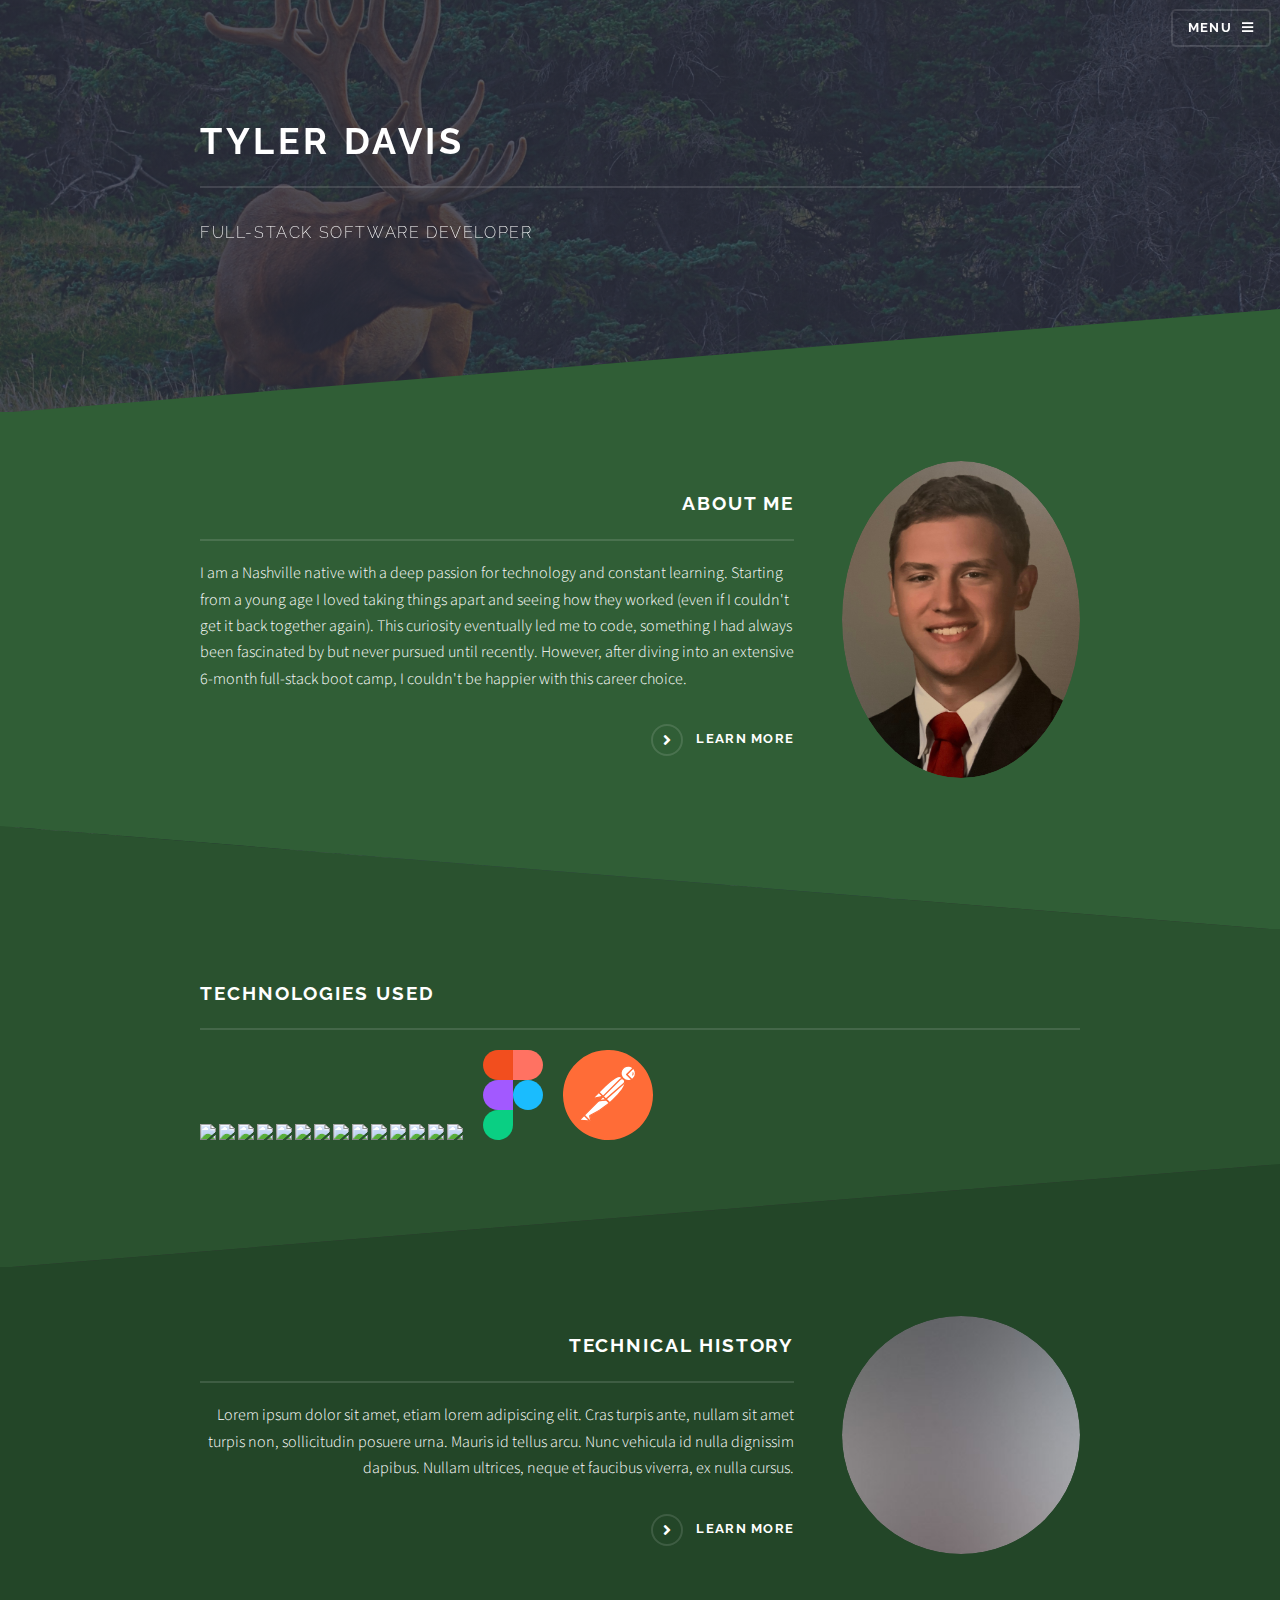
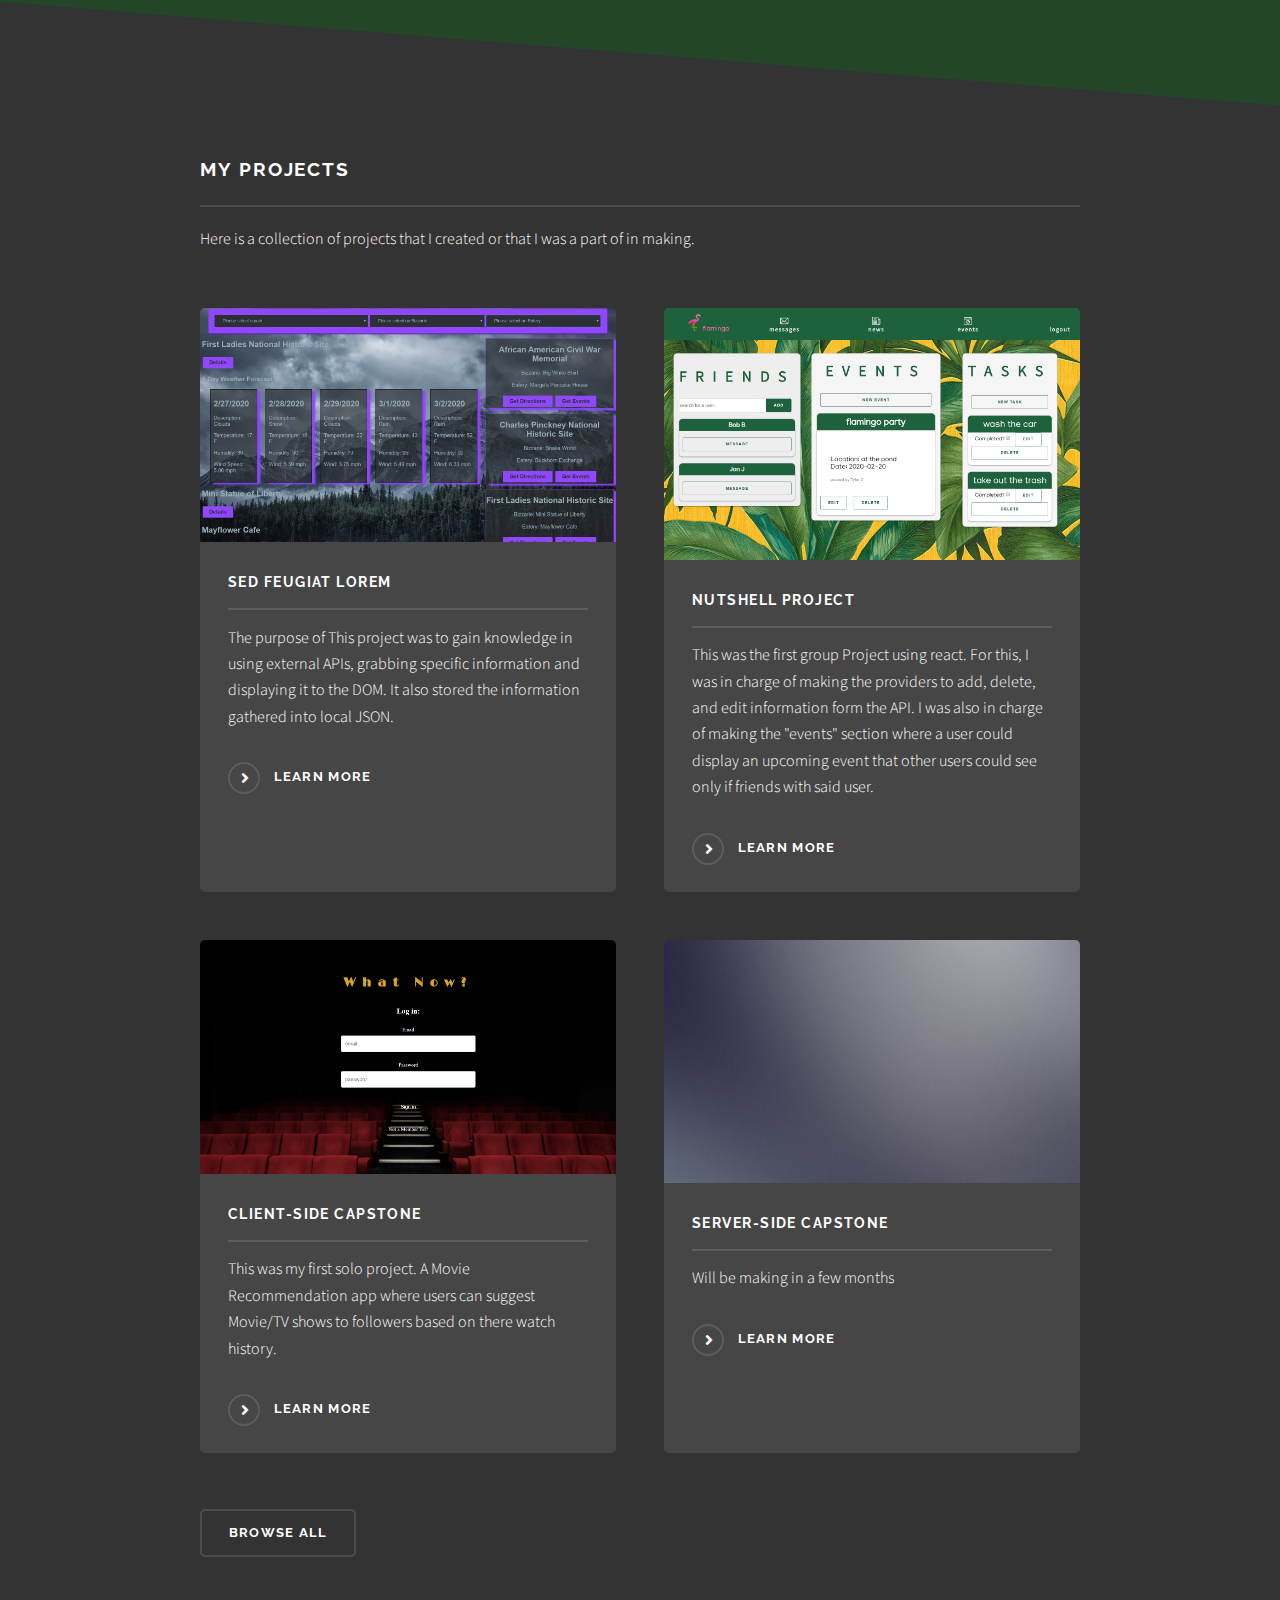
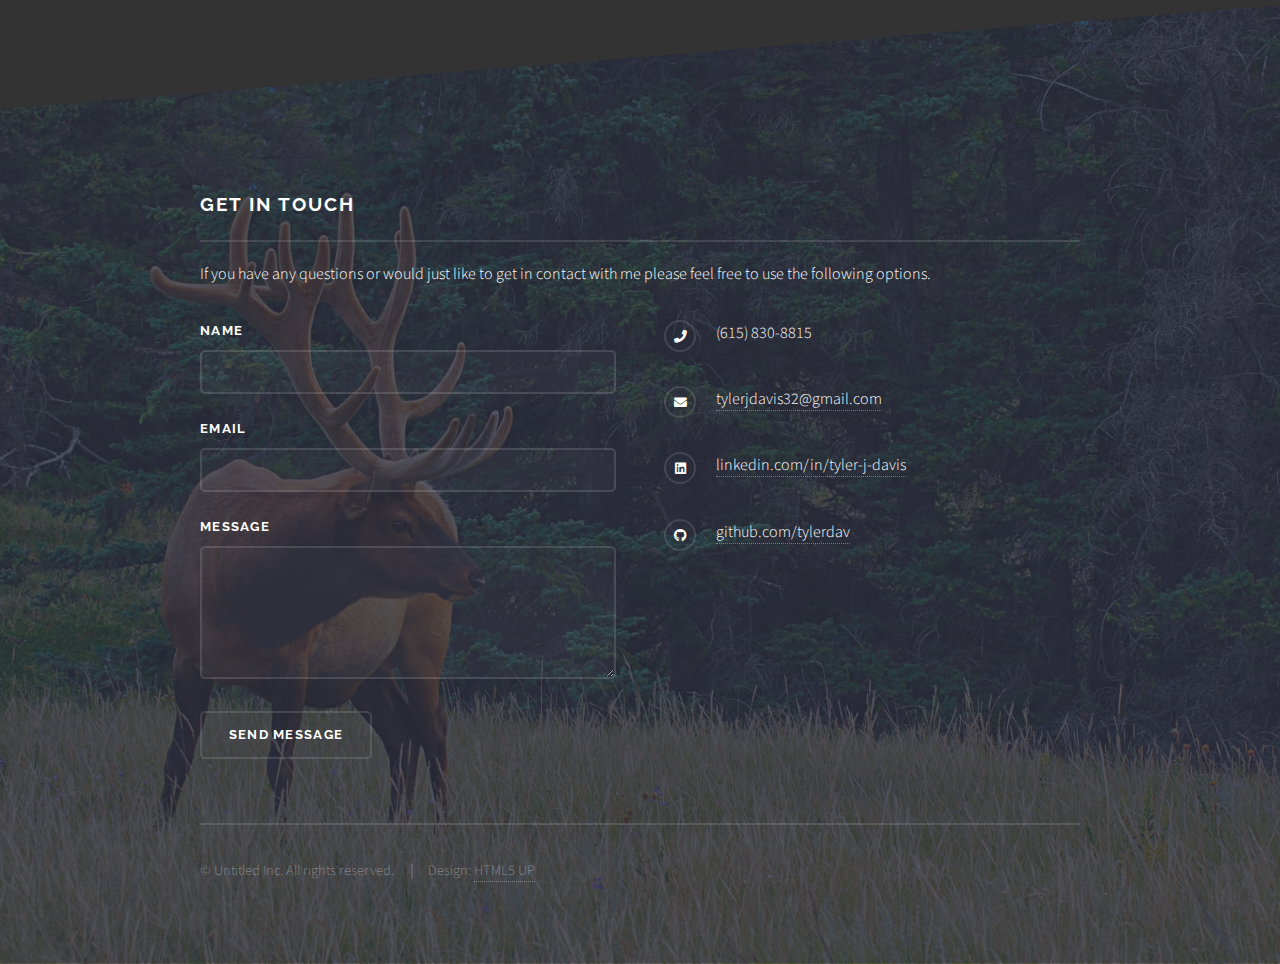
==== commit bb66c50a: "added nodejs to technologies" ====
--- a/index.html
+++ b/index.html
@@ -82,9 +82,11 @@
 							<img src="https://img.icons8.com/color/96/000000/bootstrap.png">
 							<img src="https://img.icons8.com/color/96/000000/c-sharp-logo.png">
 							<img src="https://img.icons8.com/color/96/000000/microsoft-sql-server.png">
+							<img src="https://img.icons8.com/windows/96/000000/nodejs.png" />
 							<img src="https://img.icons8.com/color/96/000000/microsoft.png">
 							<img src="https://img.icons8.com/color/96/000000/git.png">
 							<img src="https://img.icons8.com/color/96/000000/visual-studio-code-2019.png">
+							<img src="https://img.icons8.com/color/96/000000/visual-studio-2019.png" />
 							<img src="https://img.icons8.com/material-sharp/96/000000/github.png">
 							<img src="https://img.icons8.com/color/96/000000/linkedin.png">
 							<img src="images/figma-1.svg" style="width: 60px; margin-left: 17px;">
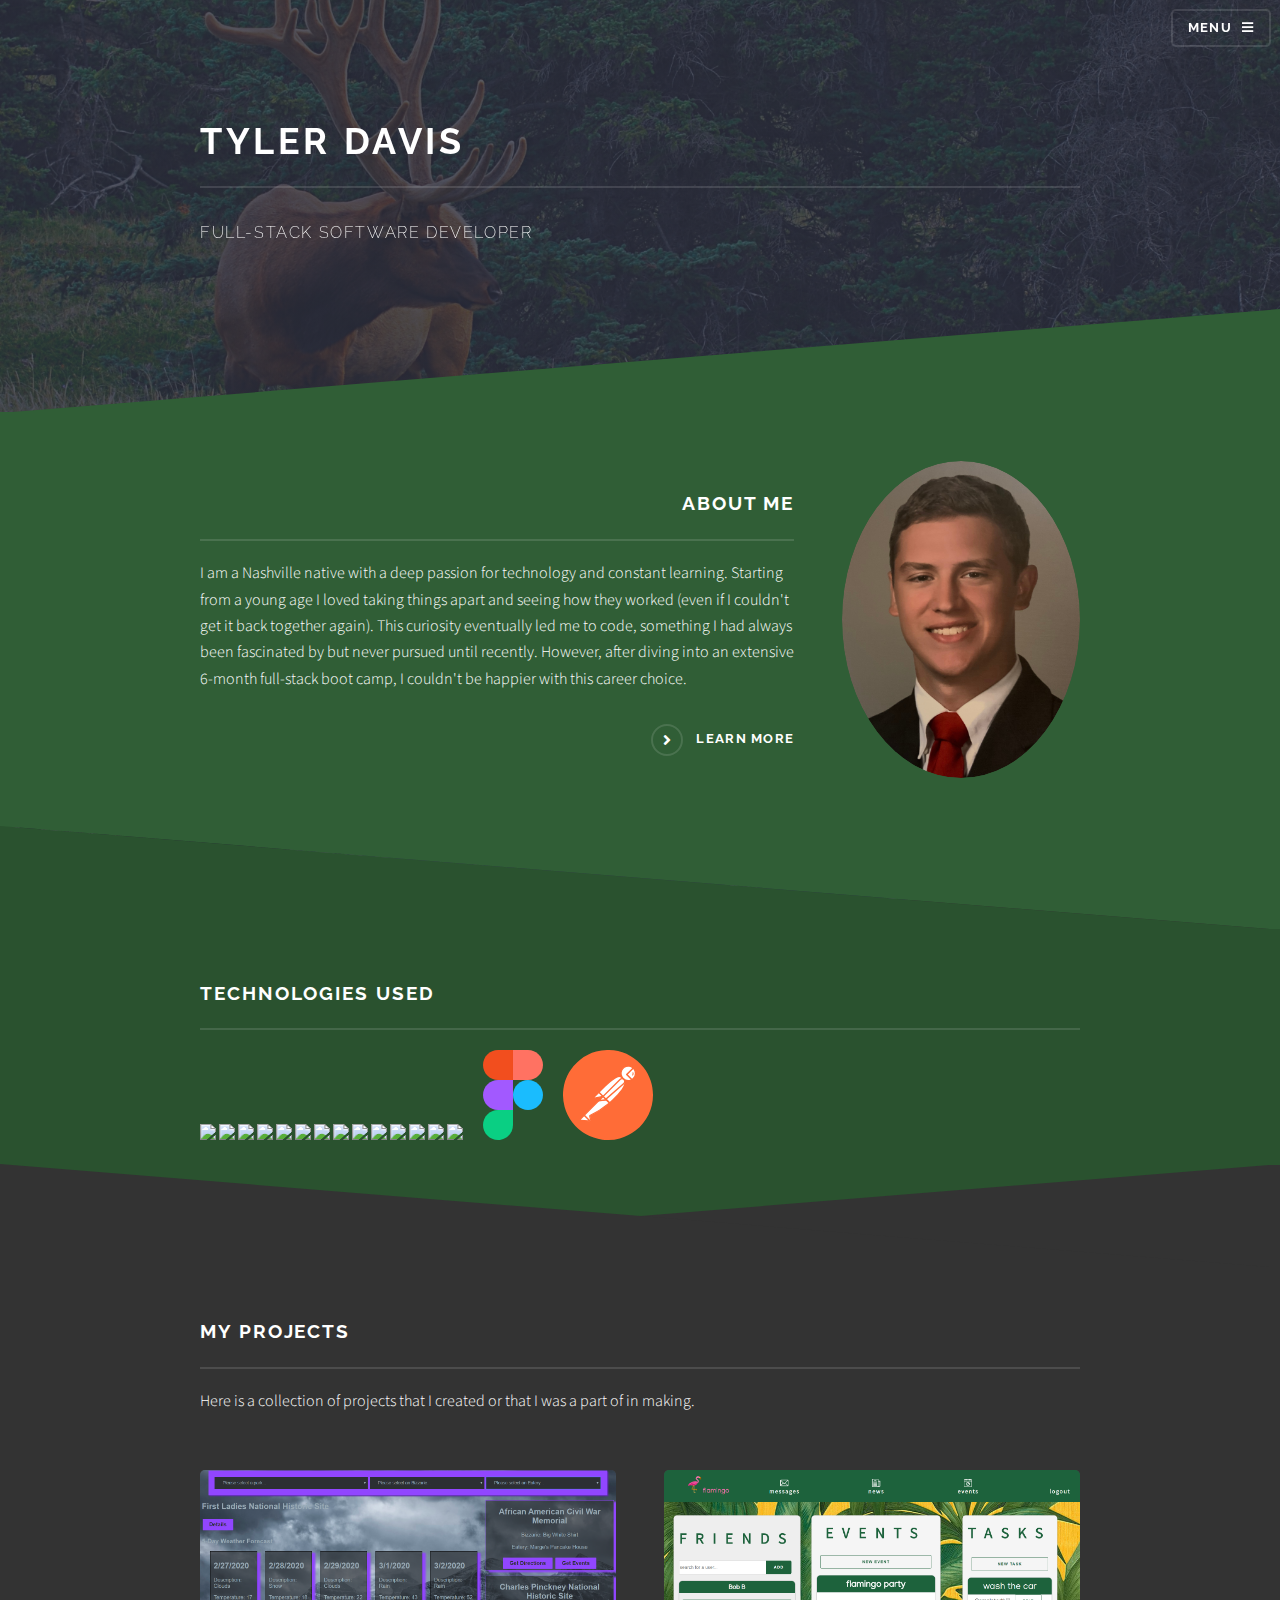
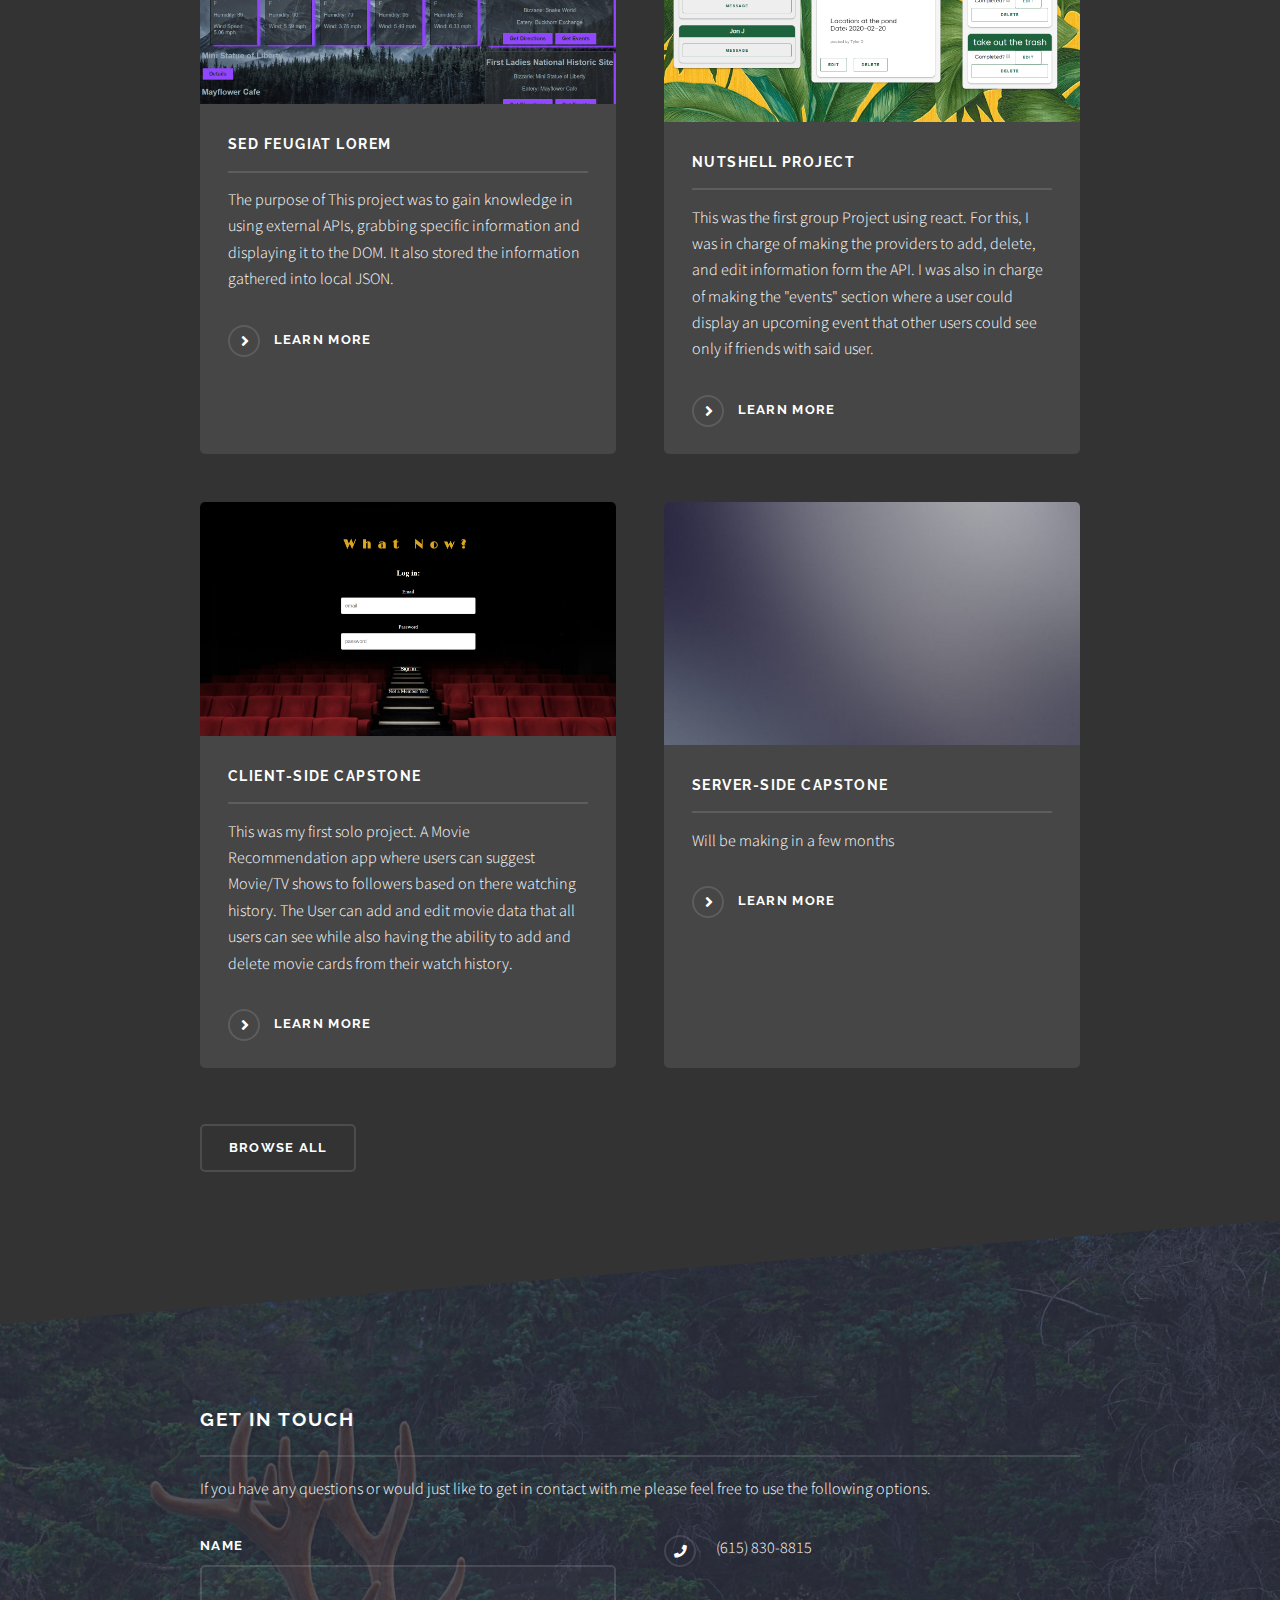
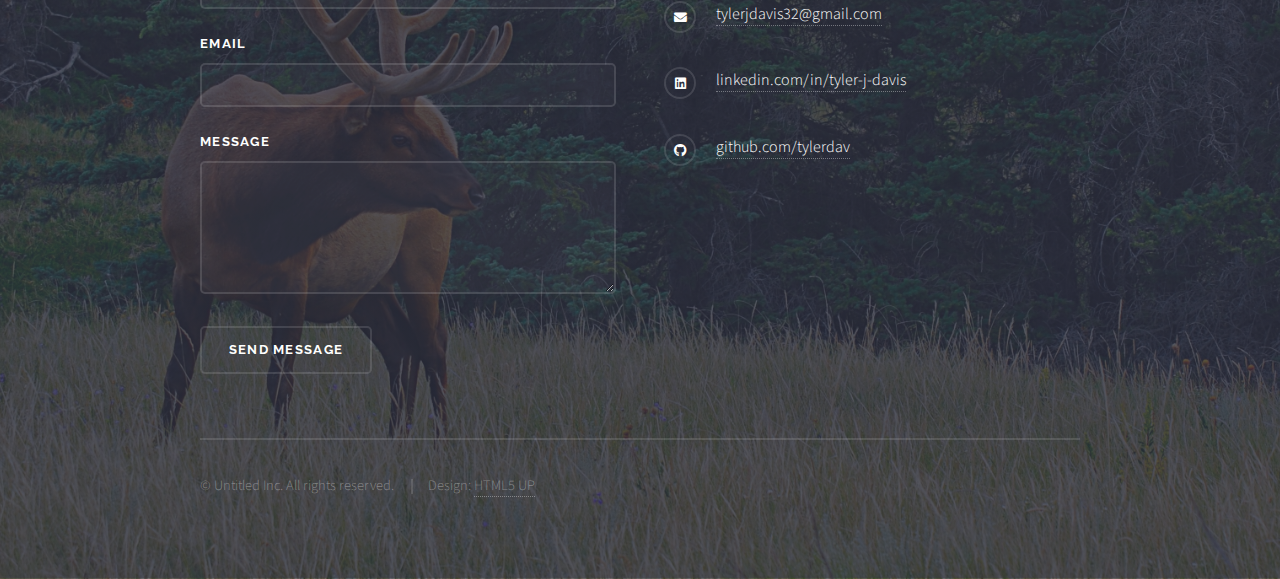
==== commit 6fd1599d: "removed unused section" ====
--- a/index.html
+++ b/index.html
@@ -96,18 +96,16 @@
 			</section>
 
 			<!-- Three -->
-			<section id="three" class="wrapper spotlight style3">
+			<!-- <section id="three" class="wrapper spotlight style3">
 				<div class="inner">
 					<a href="#" class="image"><img src="images/pic03.jpg" alt="" /></a>
 					<div class="content">
 						<h2 class="major">Technical History</h2>
-						<p>Lorem ipsum dolor sit amet, etiam lorem adipiscing elit. Cras turpis ante, nullam sit amet
-							turpis non, sollicitudin posuere urna. Mauris id tellus arcu. Nunc vehicula id nulla
-							dignissim dapibus. Nullam ultrices, neque et faucibus viverra, ex nulla cursus.</p>
+						<p>Nashville Software </p>
 						<a href="#" class="special">Learn more</a>
 					</div>
 				</div>
-			</section>
+			</section> -->
 
 			<!-- Four -->
 			<section id="four" class="wrapper alt style1">
@@ -137,7 +135,9 @@
 									alt="" /></a>
 							<h3 class="major">Client-Side Capstone</h3>
 							<p>This was my first solo project. A Movie Recommendation app where users can suggest
-								Movie/TV shows to followers based on there watch history. </p>
+								Movie/TV shows to followers based on there watching history. The User can add and edit
+								movie data that all users can see while also having the ability to add and delete movie
+								cards from their watch history.</p>
 							<a href="https://github.com/tylerdav/capstone-project" class="special">Learn more</a>
 						</article>
 						<article>
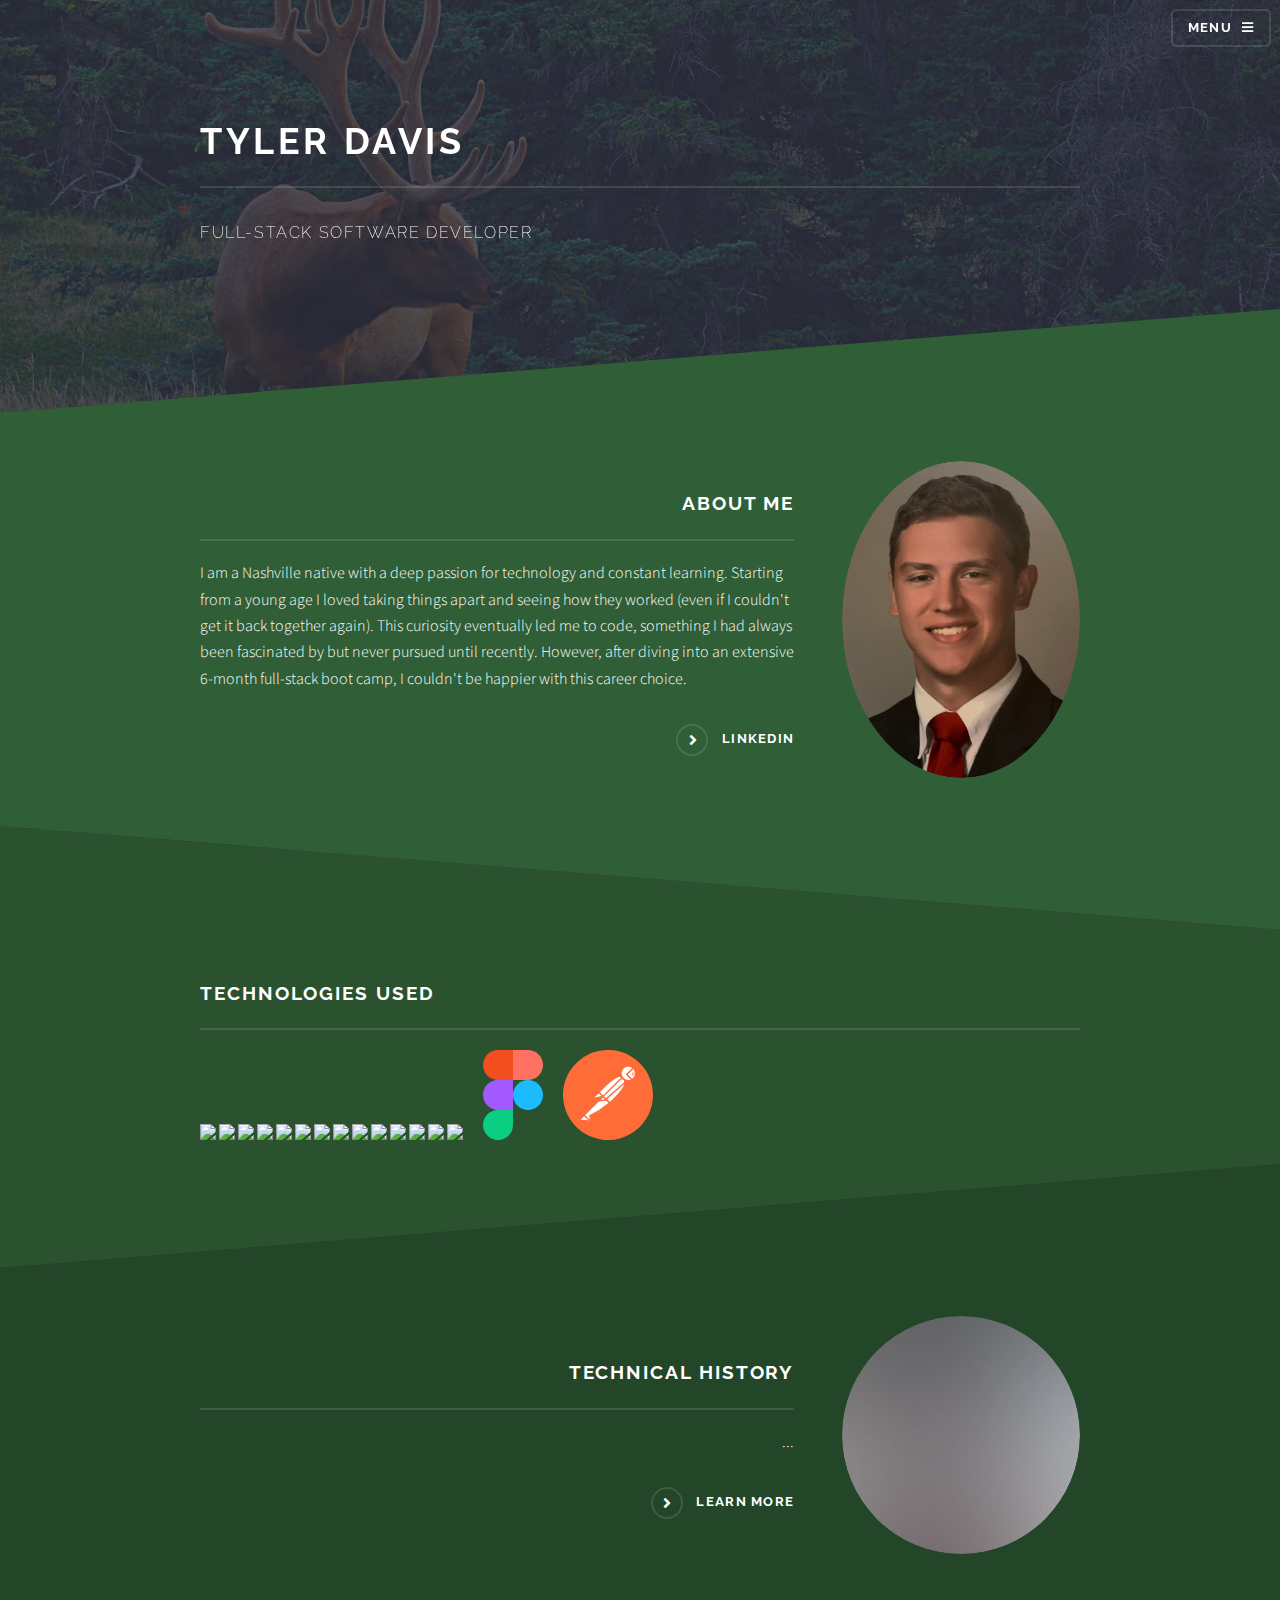
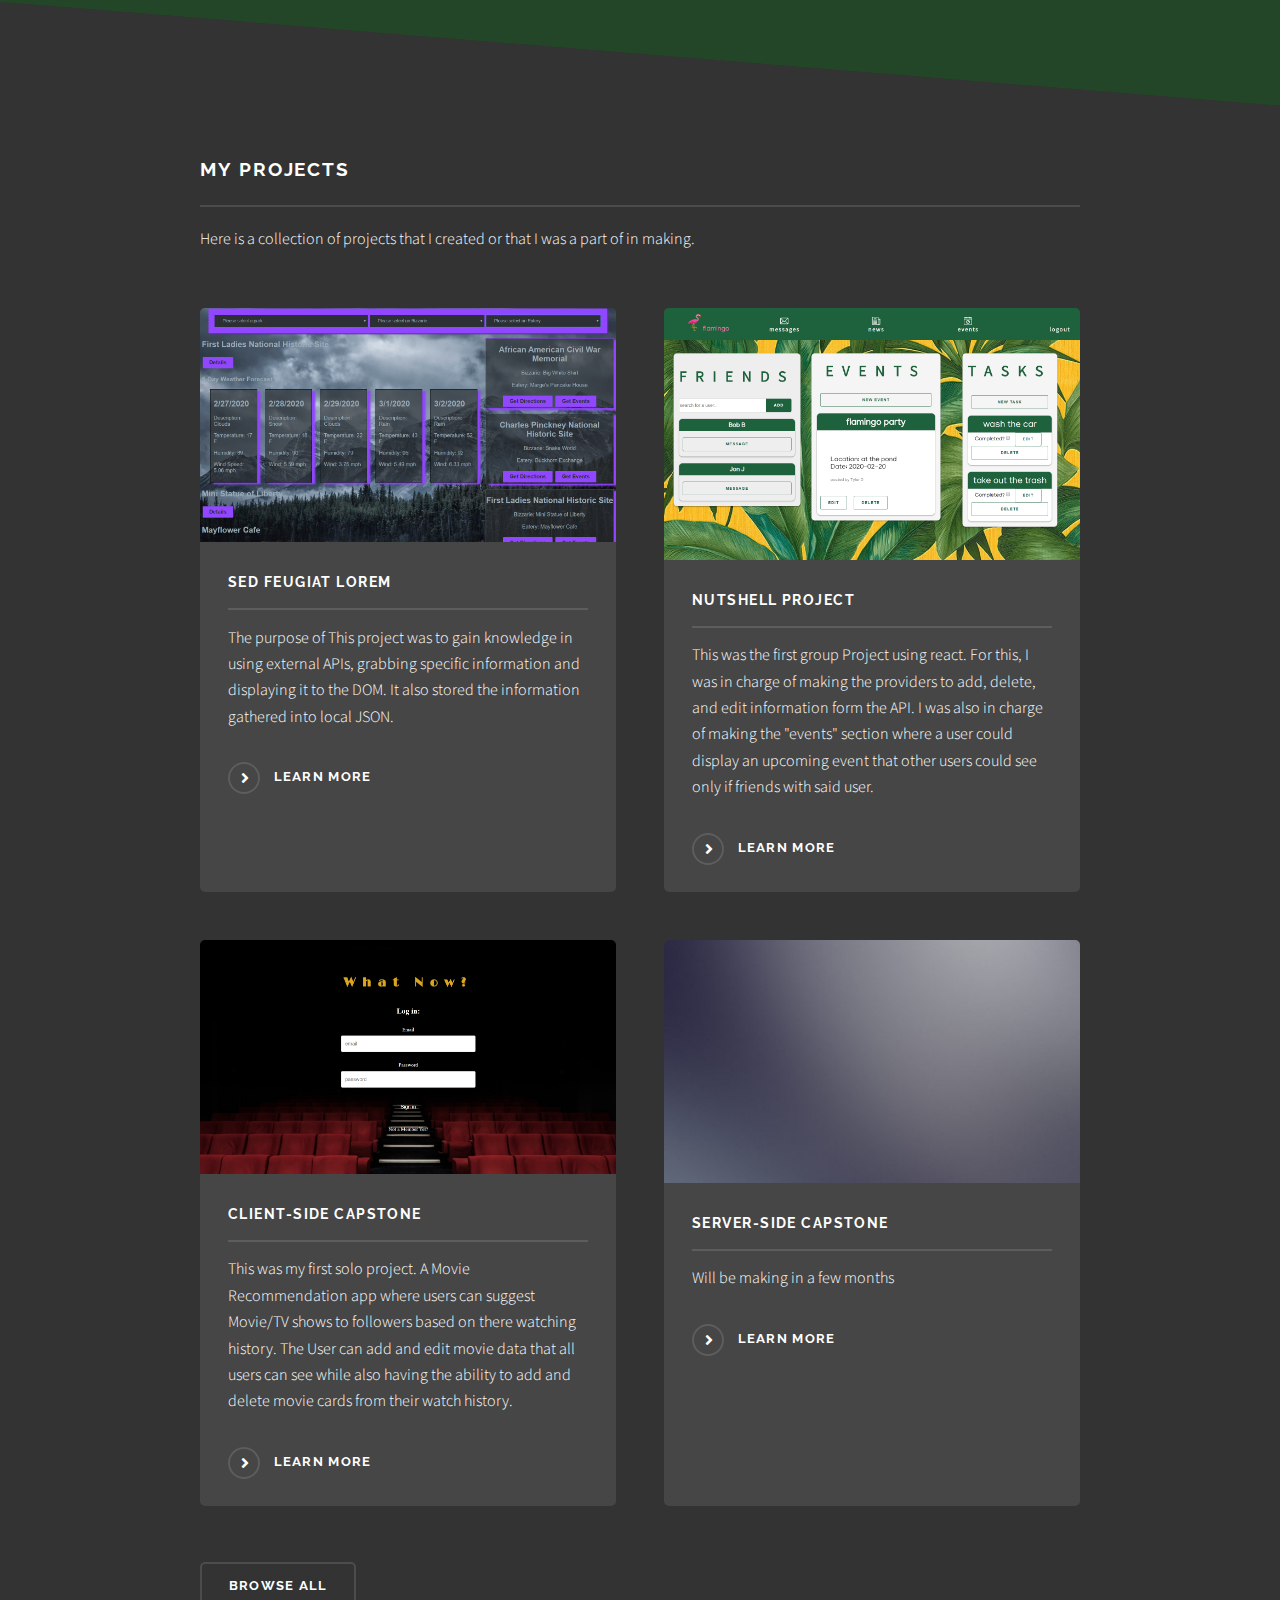
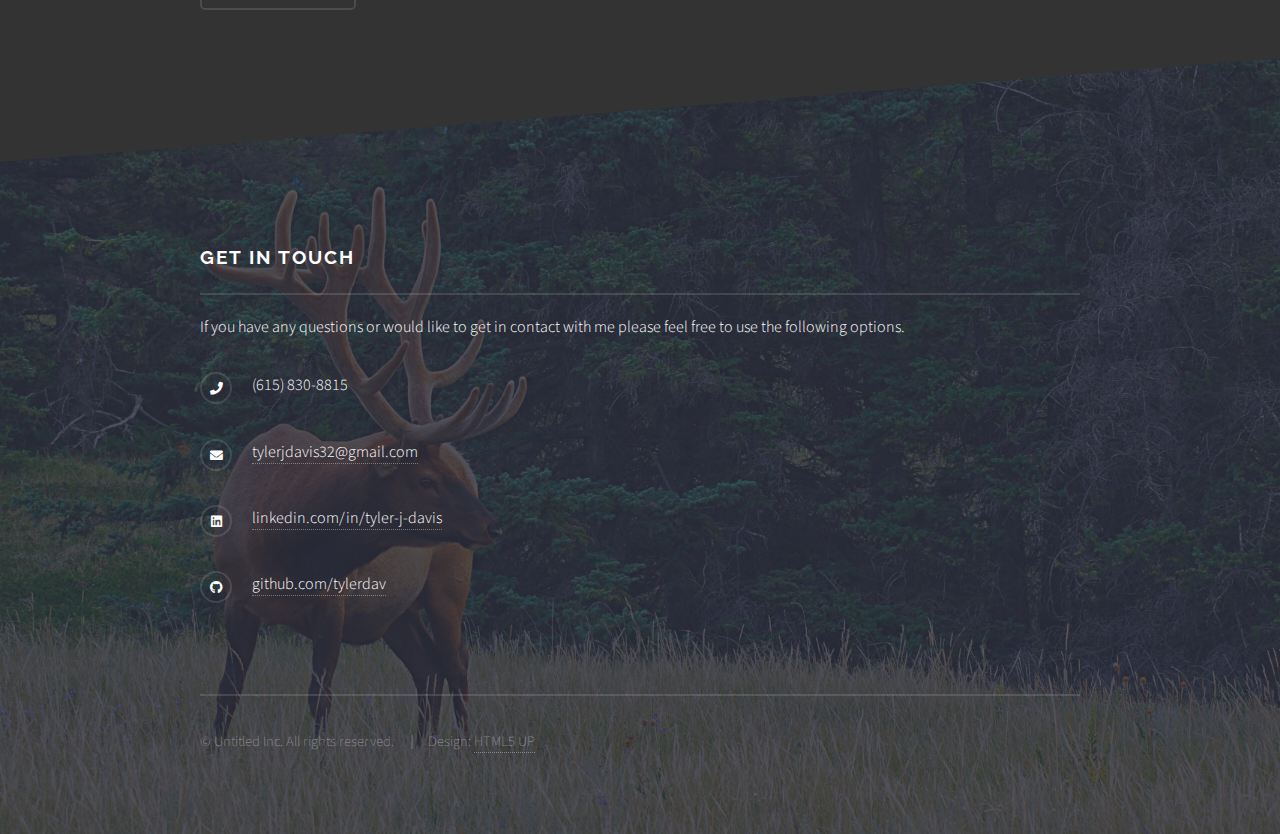
==== commit 525fff74: "removed unused items" ====
--- a/index.html
+++ b/index.html
@@ -64,7 +64,7 @@
 							get it back together again). This curiosity eventually led me to code, something I had
 							always been fascinated by but never pursued until recently. However, after diving into an
 							extensive 6-month full-stack boot camp, I couldn't be happier with this career choice. </p>
-						<a href="https://www.linkedin.com/in/tyler-j-davis/" class="special">Learn more</a>
+						<a href="https://www.linkedin.com/in/tyler-j-davis/" class="special">Linkedin</a>
 					</div>
 				</div>
 			</section>
@@ -96,16 +96,16 @@
 			</section>
 
 			<!-- Three -->
-			<!-- <section id="three" class="wrapper spotlight style3">
+			<section id="three" class="wrapper spotlight style3">
 				<div class="inner">
 					<a href="#" class="image"><img src="images/pic03.jpg" alt="" /></a>
 					<div class="content">
 						<h2 class="major">Technical History</h2>
-						<p>Nashville Software </p>
+						<p>...</p>
 						<a href="#" class="special">Learn more</a>
 					</div>
 				</div>
-			</section> -->
+			</section>
 
 			<!-- Four -->
 			<section id="four" class="wrapper alt style1">
@@ -159,9 +159,9 @@
 		<section id="footer">
 			<div class="inner">
 				<h2 class="major">Get in touch</h2>
-				<p>If you have any questions or would just like to get in contact with me please feel free to use the
+				<p>If you have any questions or would like to get in contact with me please feel free to use the
 					following options.</p>
-				<form method="post" action="#">
+				<!-- <form method="post" action="#">
 					<div class="fields">
 						<div class="field">
 							<label for="name">Name</label>
@@ -179,7 +179,7 @@
 					<ul class="actions">
 						<li><input type="submit" value="Send Message" /></li>
 					</ul>
-				</form>
+				</form> -->
 				<ul class="contact">
 					<li class="icon solid fa-phone">(615) 830-8815</li>
 					<li class="icon solid fa-envelope"><a href="#">tylerjdavis32@gmail.com</a></li>
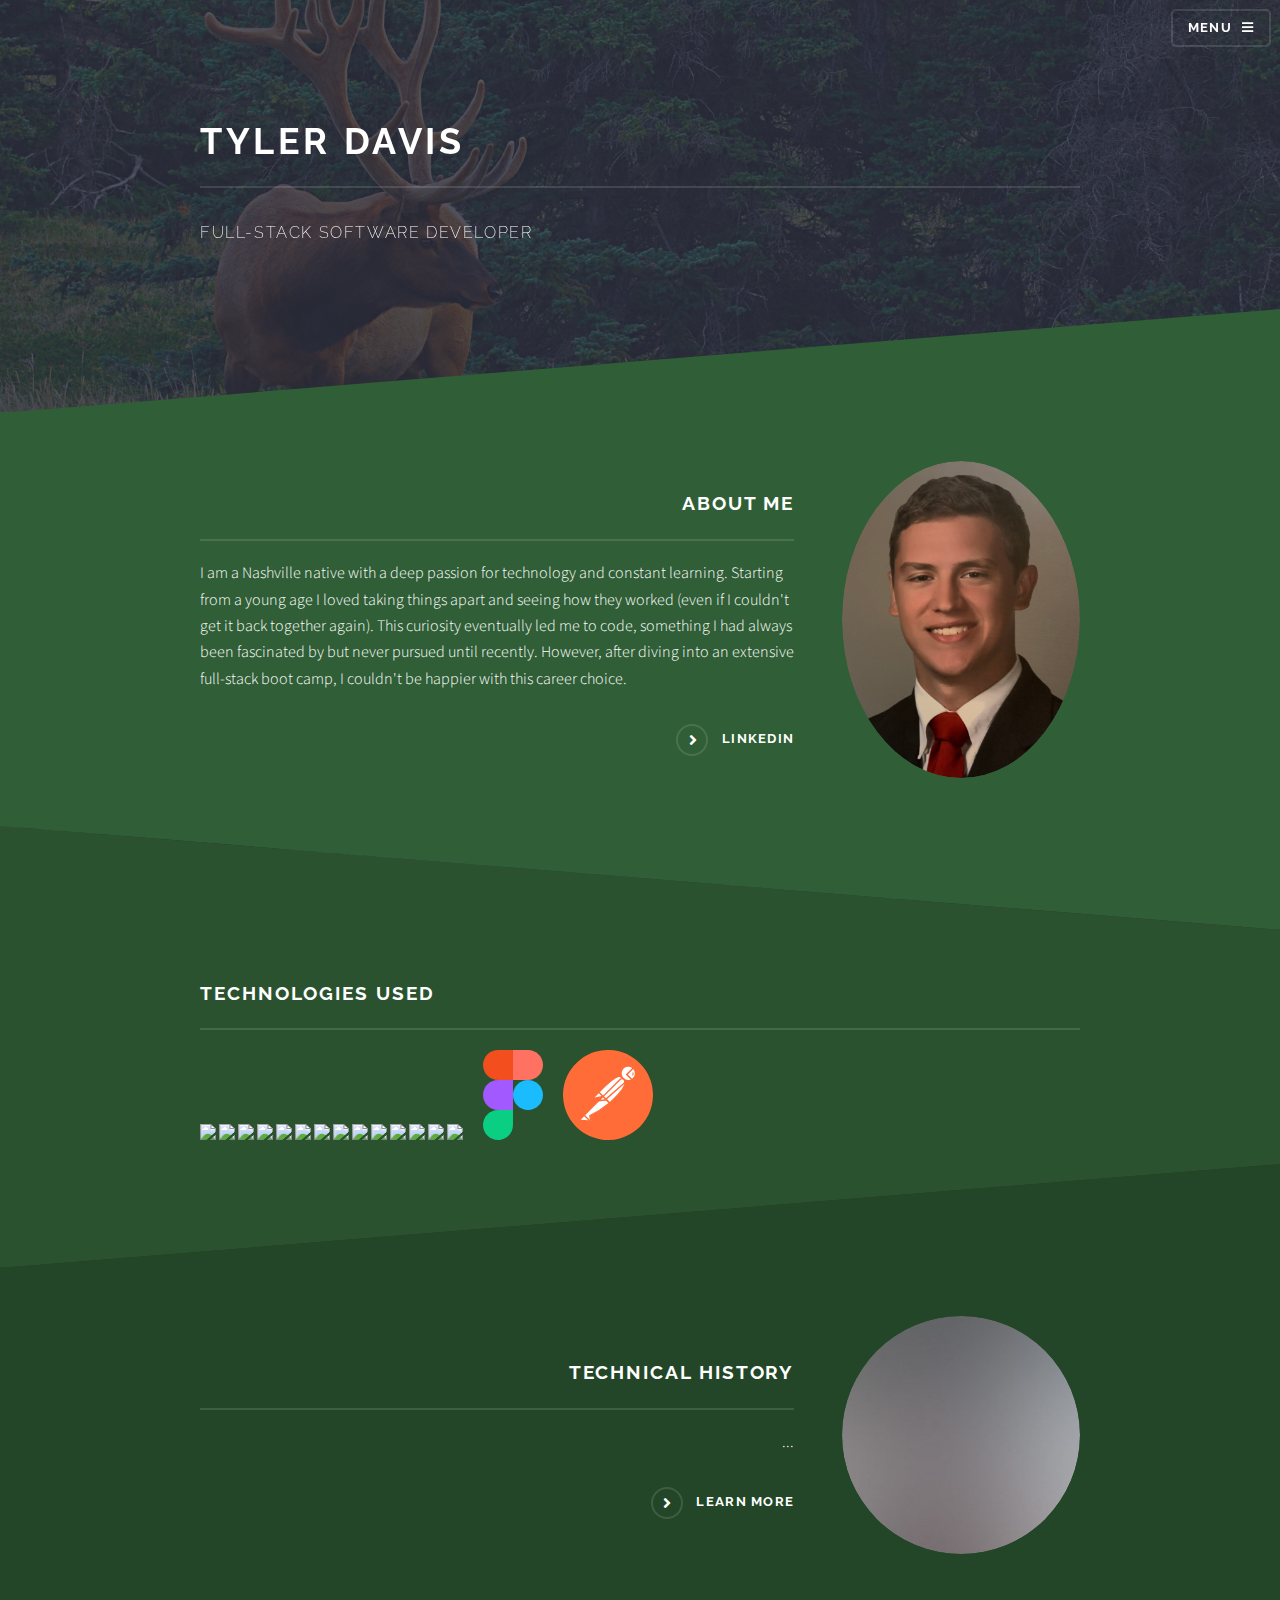
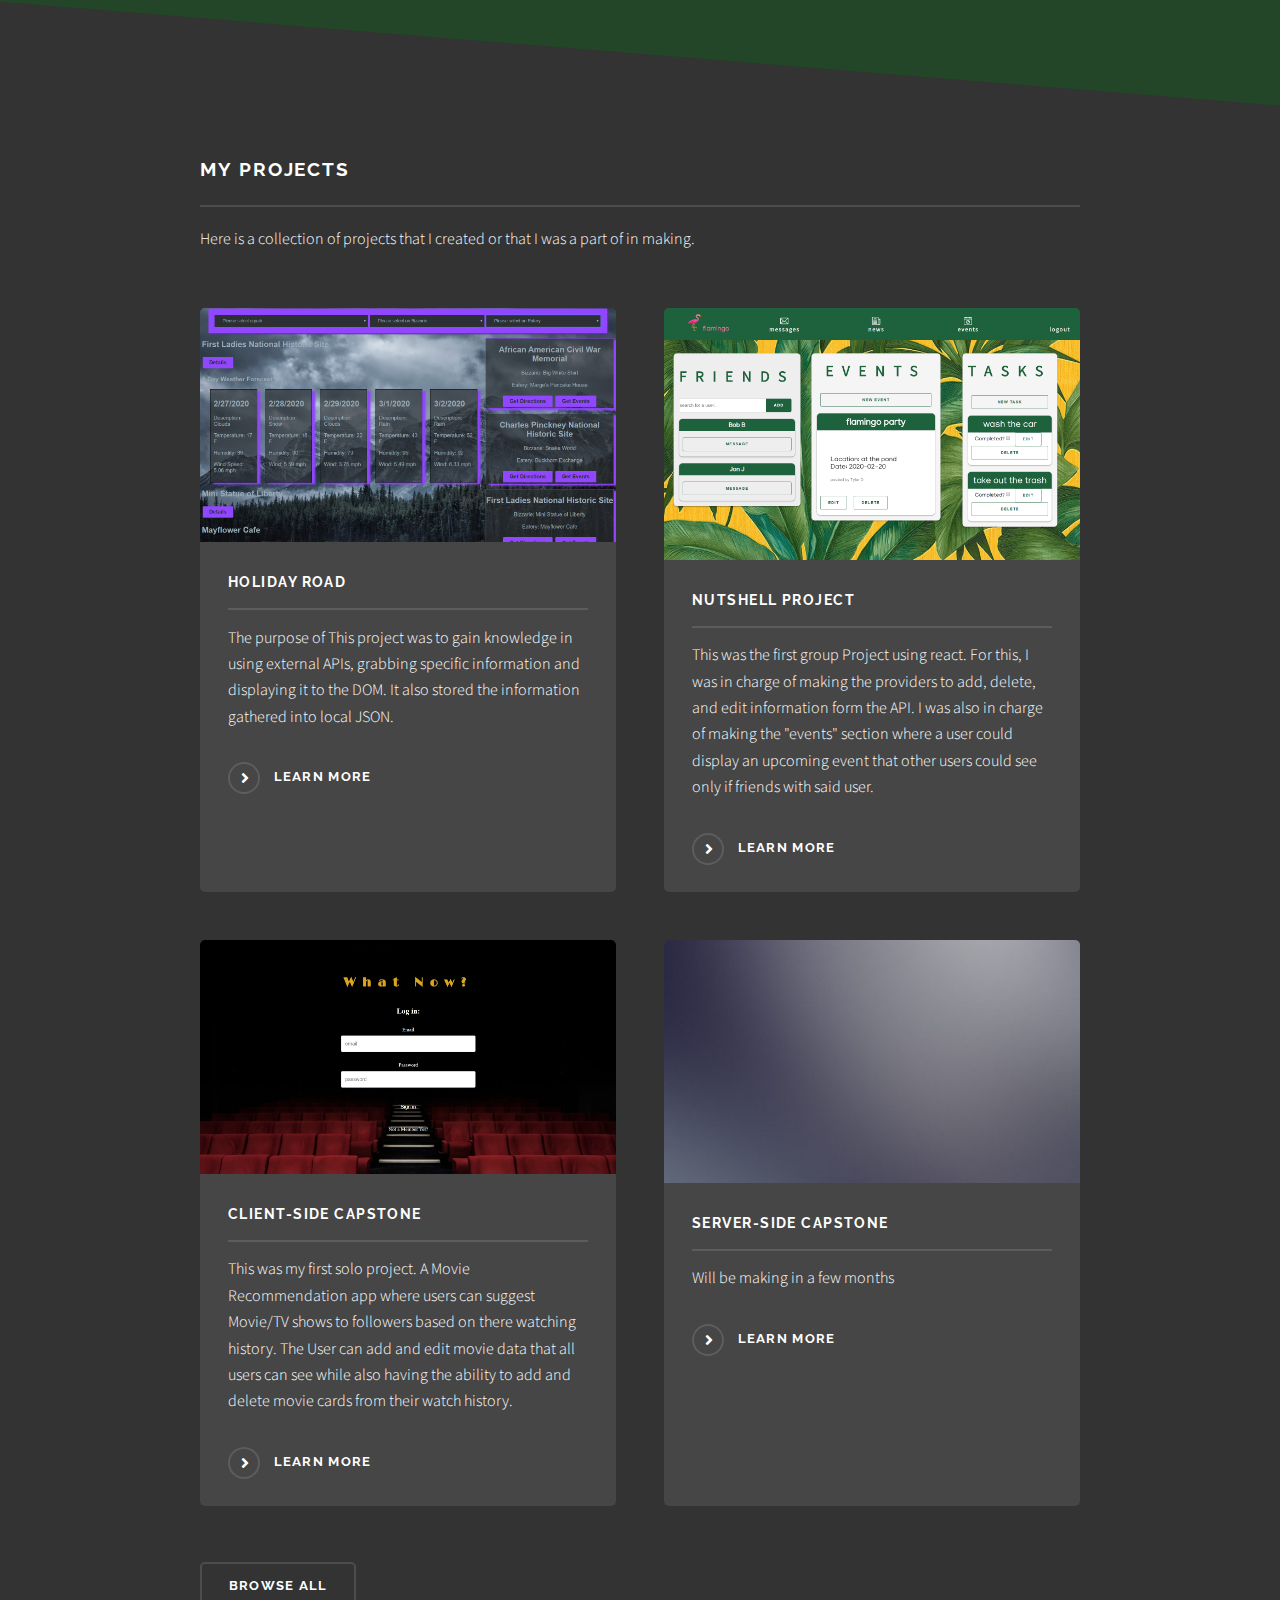
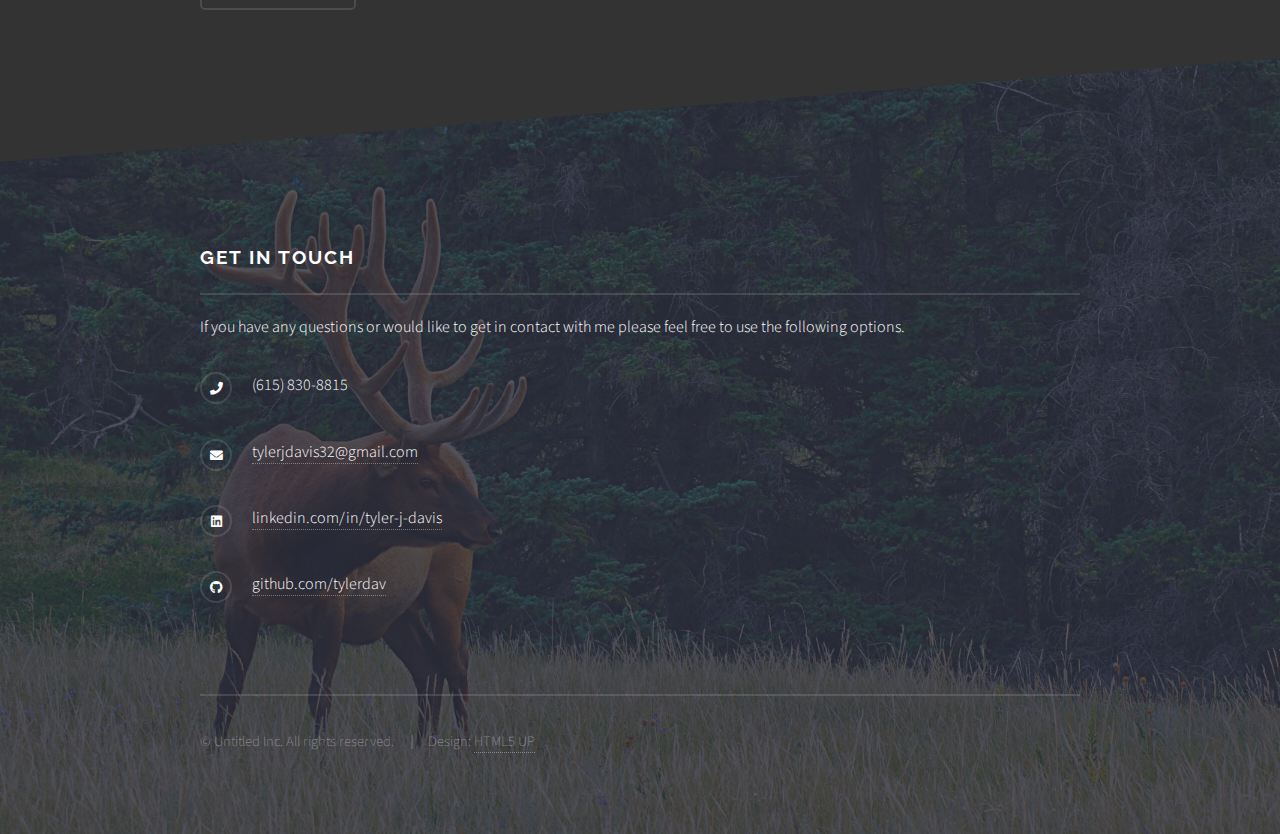
==== commit 9f3f9249: "added links to github and linkedin icons" ====
--- a/index.html
+++ b/index.html
@@ -1,9 +1,4 @@
 <!DOCTYPE HTML>
-<!--
-	Solid State by HTML5 UP
-	html5up.net | @ajlkn
-	Free for personal and commercial use under the CCA 3.0 license (html5up.net/license)
--->
 <html>
 
 <head>
@@ -63,7 +58,7 @@
 							from a young age I loved taking things apart and seeing how they worked (even if I couldn't
 							get it back together again). This curiosity eventually led me to code, something I had
 							always been fascinated by but never pursued until recently. However, after diving into an
-							extensive 6-month full-stack boot camp, I couldn't be happier with this career choice. </p>
+							extensive full-stack boot camp, I couldn't be happier with this career choice. </p>
 						<a href="https://www.linkedin.com/in/tyler-j-davis/" class="special">Linkedin</a>
 					</div>
 				</div>
@@ -87,8 +82,12 @@
 							<img src="https://img.icons8.com/color/96/000000/git.png">
 							<img src="https://img.icons8.com/color/96/000000/visual-studio-code-2019.png">
 							<img src="https://img.icons8.com/color/96/000000/visual-studio-2019.png" />
-							<img src="https://img.icons8.com/material-sharp/96/000000/github.png">
-							<img src="https://img.icons8.com/color/96/000000/linkedin.png">
+							<a href="http://www.github.com/tylerdav" class="underIcon">
+								<img src="https://img.icons8.com/material-sharp/96/000000/github.png">
+							</a>
+							<a href="https://www.linkedin.com/in/tyler-j-davis/" class="underIcon">
+								<img src="https://img.icons8.com/color/96/000000/linkedin.png">
+							</a>
 							<img src="images/figma-1.svg" style="width: 60px; margin-left: 17px;">
 							<img src="images/getpostman-icon.svg" style="width: 90px; margin-left: 17px;">
 						</div>
@@ -115,11 +114,13 @@
 					<section class="features">
 						<article>
 							<a href="#" class="image"><img src="images/holiday-road (2).png" alt="" /></a>
-							<h3 class="major">Sed feugiat lorem</h3>
+							<h3 class="major">Holiday Road</h3>
 							<p>The purpose of This project was to gain knowledge in using external APIs, grabbing
 								specific information and displaying it to the DOM. It also stored the information
 								gathered into local JSON.</p>
-							<a href="#" class="special">Learn more</a>
+							<a href="https://github.com/nss-cohort-37/holiday-road-great-smokies" class="special">Learn
+								more
+							</a>
 						</article>
 						<article>
 							<a href="#" class="image"><img src="images/Annotation 2020-02-26 152929.png" alt="" /></a>
@@ -148,7 +149,7 @@
 						</article>
 					</section>
 					<ul class="actions">
-						<li><a href="#" class="button">Browse All</a></li>
+						<li><a href="https://github.com/tylerdav" class="button">Browse All</a></li>
 					</ul>
 				</div>
 			</section>
--- a/assets/css/main.css
+++ b/assets/css/main.css
@@ -182,6 +182,11 @@
 		border-bottom: dotted 1px rgba(255, 255, 255, 0.35);
 		color: #ffffff;
 		text-decoration: none;
+	}
+
+	.underIcon {
+		border-bottom-color: transparent;
+		color: #ffffff !important;
 	}
 
 		a:hover {
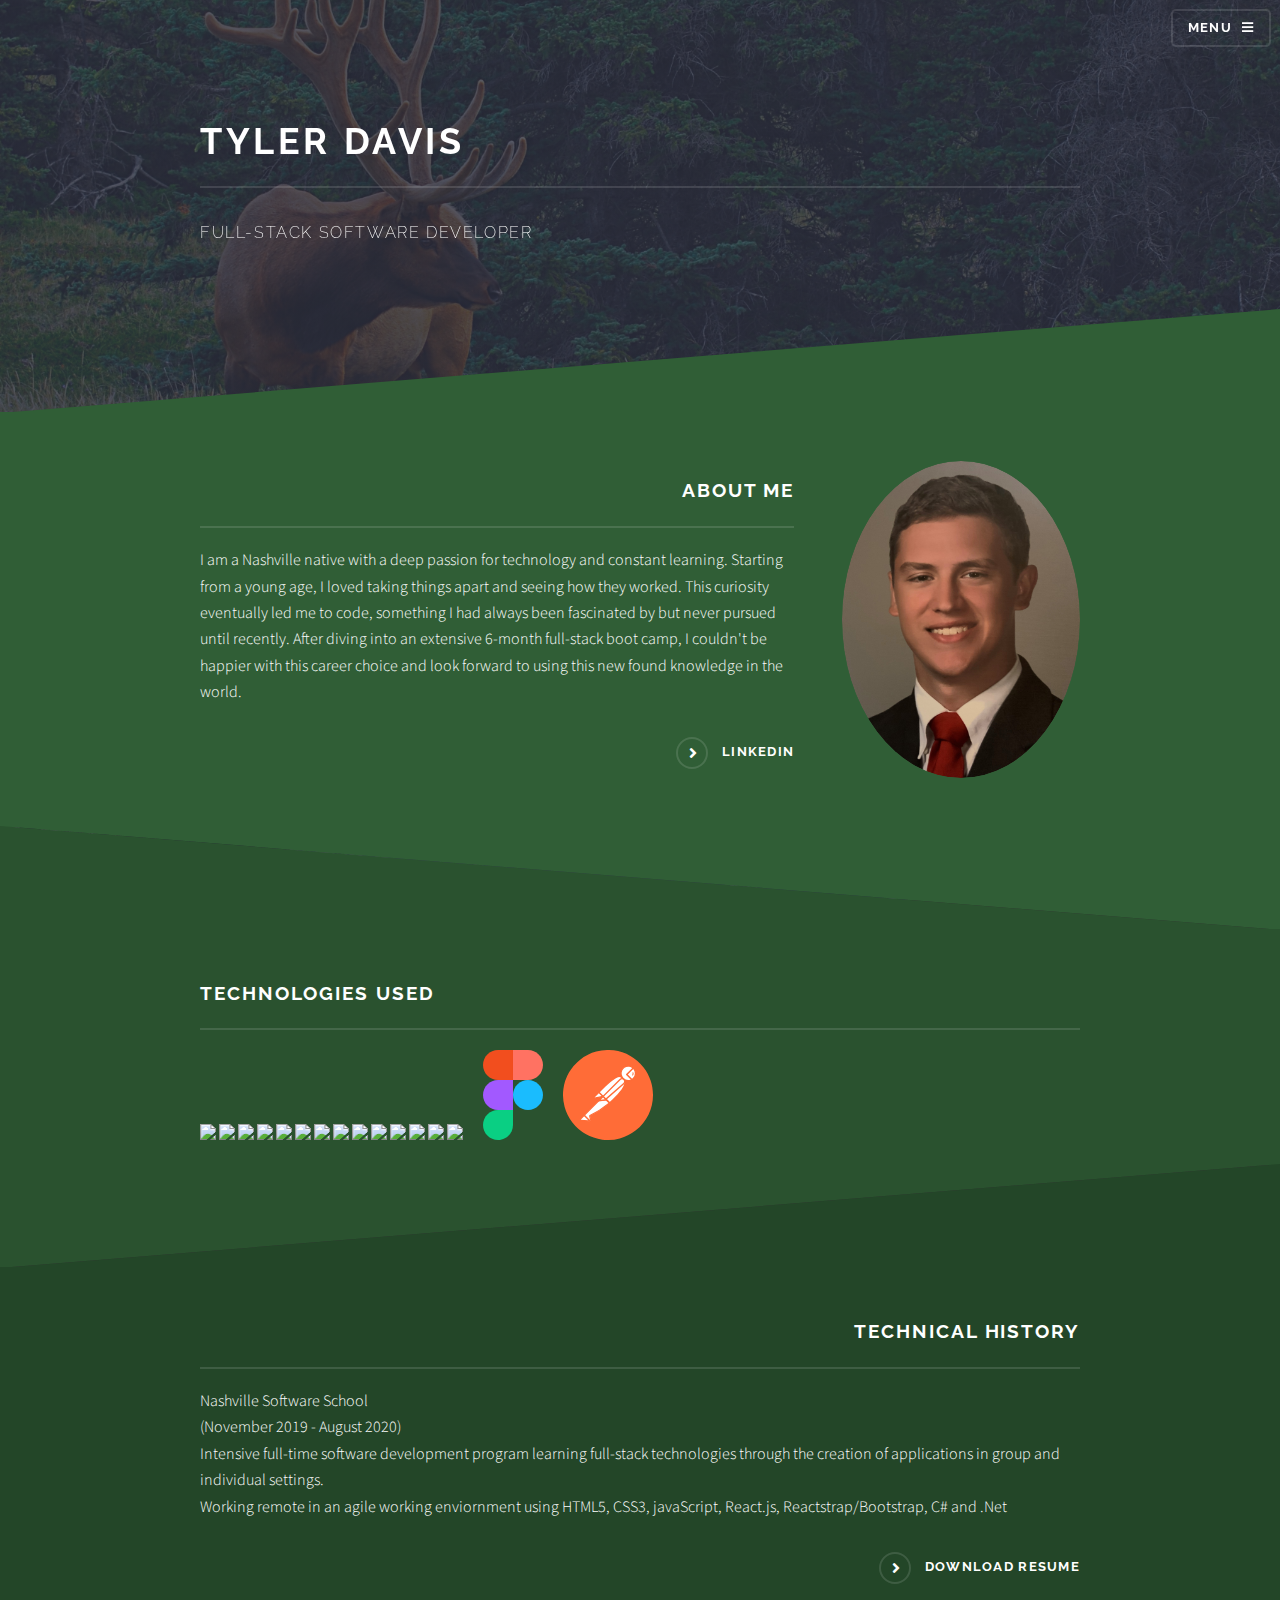
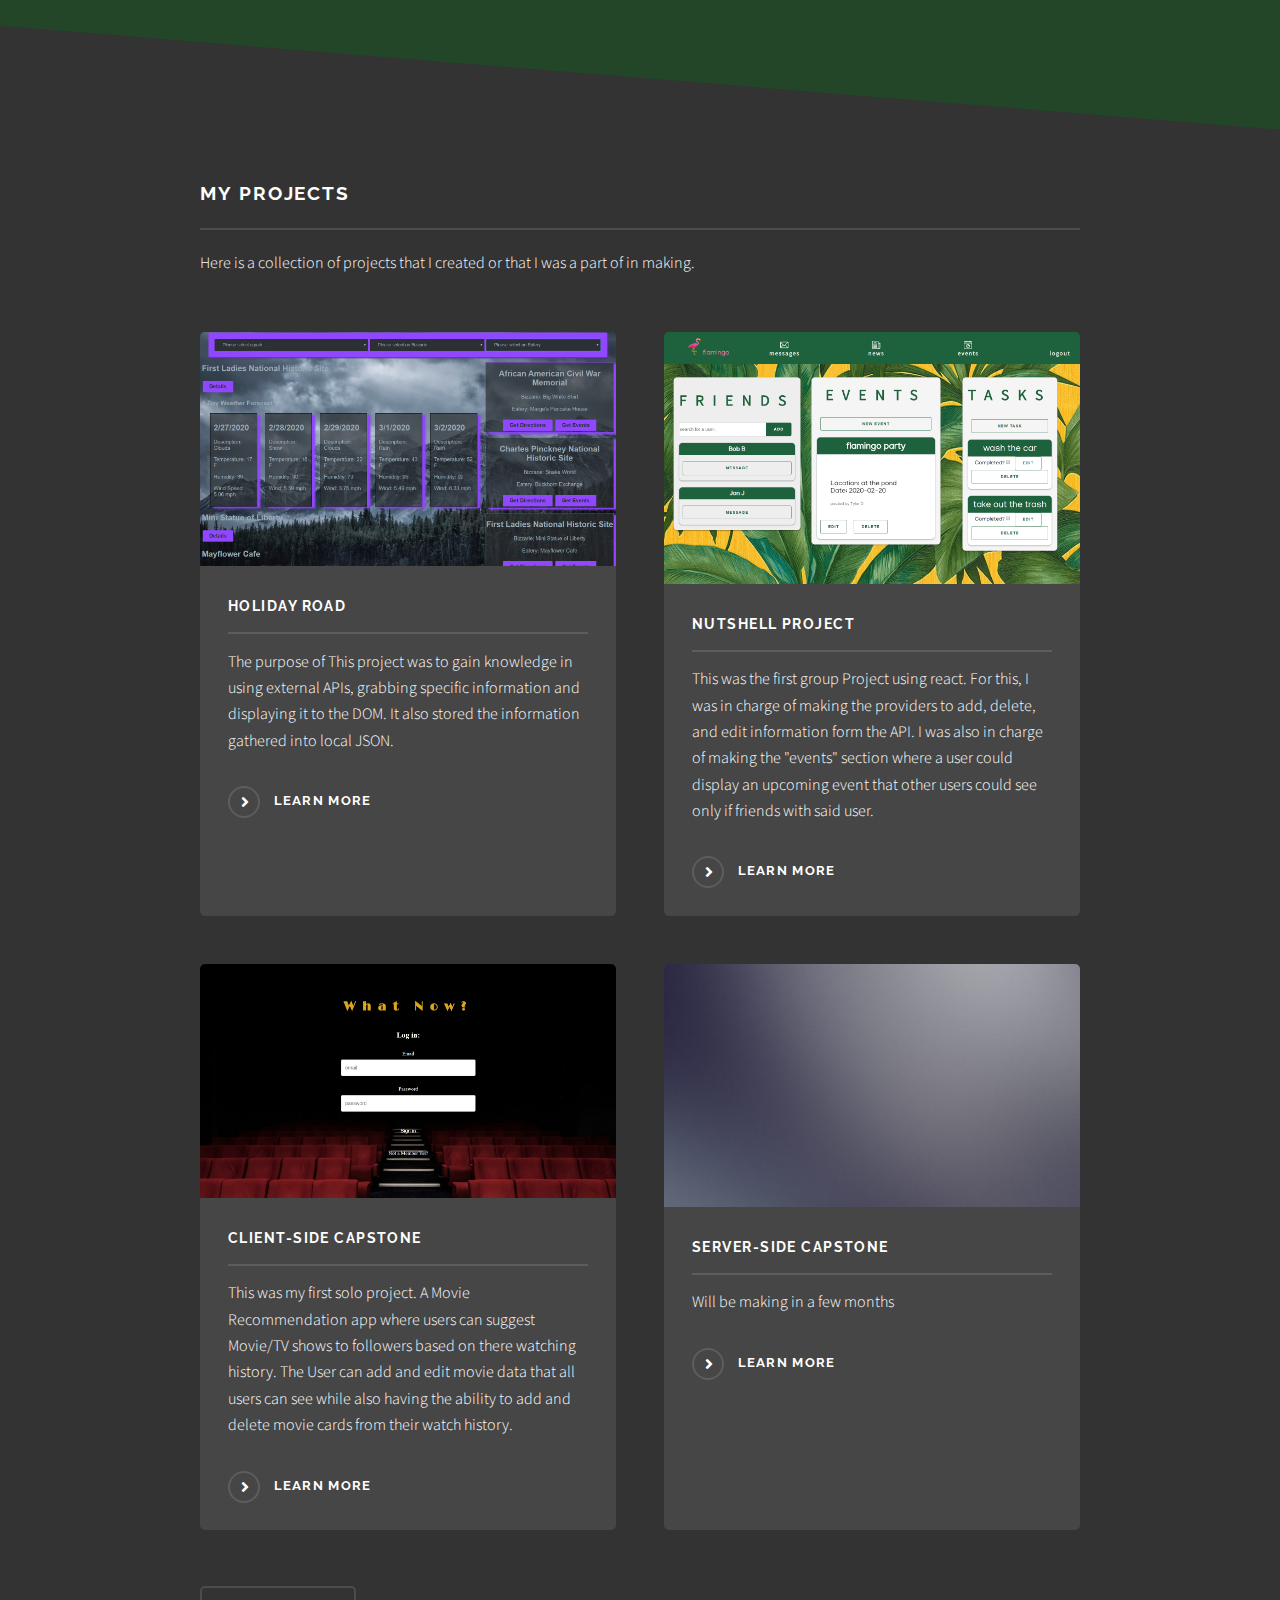
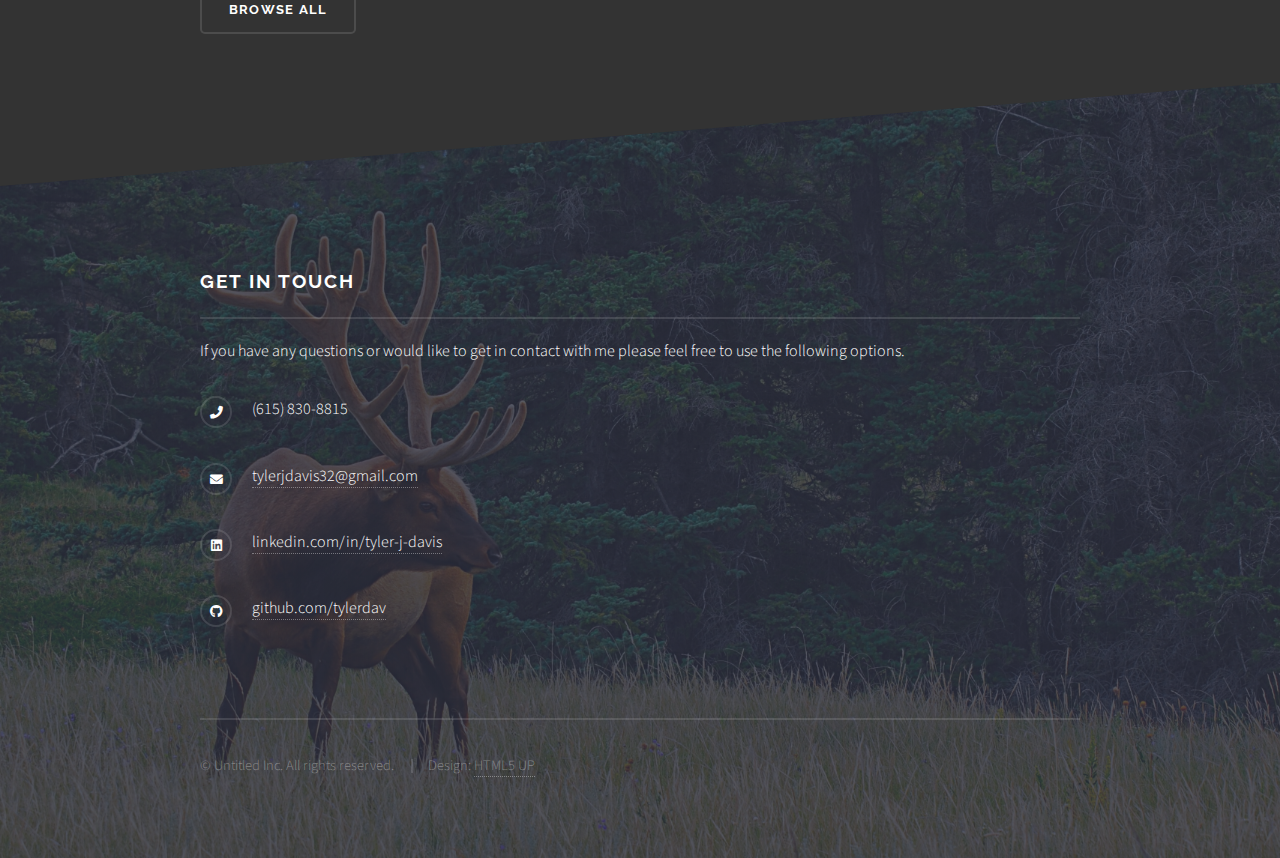
==== commit af523f41: "addded technical history" ====
--- a/index.html
+++ b/index.html
@@ -54,11 +54,11 @@
 					<div class="content">
 						<h2 class="major">About Me</h2>
 						<p class="about__me">I am a Nashville native with a deep passion for technology and constant
-							learning. Starting
-							from a young age I loved taking things apart and seeing how they worked (even if I couldn't
-							get it back together again). This curiosity eventually led me to code, something I had
-							always been fascinated by but never pursued until recently. However, after diving into an
-							extensive full-stack boot camp, I couldn't be happier with this career choice. </p>
+							learning. Starting from a young age, I loved taking things apart and seeing how they worked.
+							This curiosity eventually led me to code, something I had always been fascinated by but
+							never pursued until recently. After diving into an extensive 6-month full-stack boot camp, I
+							couldn't be happier with this career choice and look forward to using this new found
+							knowledge in the world. </p>
 						<a href="https://www.linkedin.com/in/tyler-j-davis/" class="special">Linkedin</a>
 					</div>
 				</div>
@@ -97,11 +97,18 @@
 			<!-- Three -->
 			<section id="three" class="wrapper spotlight style3">
 				<div class="inner">
-					<a href="#" class="image"><img src="images/pic03.jpg" alt="" /></a>
 					<div class="content">
 						<h2 class="major">Technical History</h2>
-						<p>...</p>
-						<a href="#" class="special">Learn more</a>
+						<p class="techHistory">Nashville Software School
+							<br />
+							(November 2019 - August 2020)
+							<br />
+							Intensive full-time software development program learning full-stack technologies through
+							the creation of applications in group and individual settings.
+							<br />
+							Working remote in an agile working enviornment
+							using HTML5, CSS3, javaScript, React.js, Reactstrap/Bootstrap, C# and .Net</p>
+						<a href="#" class="special">Download Resume</a>
 					</div>
 				</div>
 			</section>
@@ -149,7 +156,7 @@
 						</article>
 					</section>
 					<ul class="actions">
-						<li><a href="https://github.com/tylerdav" class="button">Browse All</a></li>
+						<li><a href="https://github.com/tylerdav?tab=repositories" class="button">Browse All</a></li>
 					</ul>
 				</div>
 			</section>
--- a/assets/css/main.css
+++ b/assets/css/main.css
@@ -182,6 +182,10 @@
 		border-bottom: dotted 1px rgba(255, 255, 255, 0.35);
 		color: #ffffff;
 		text-decoration: none;
+	}
+
+	.techHistory {
+		text-align: left;
 	}
 
 	.underIcon {
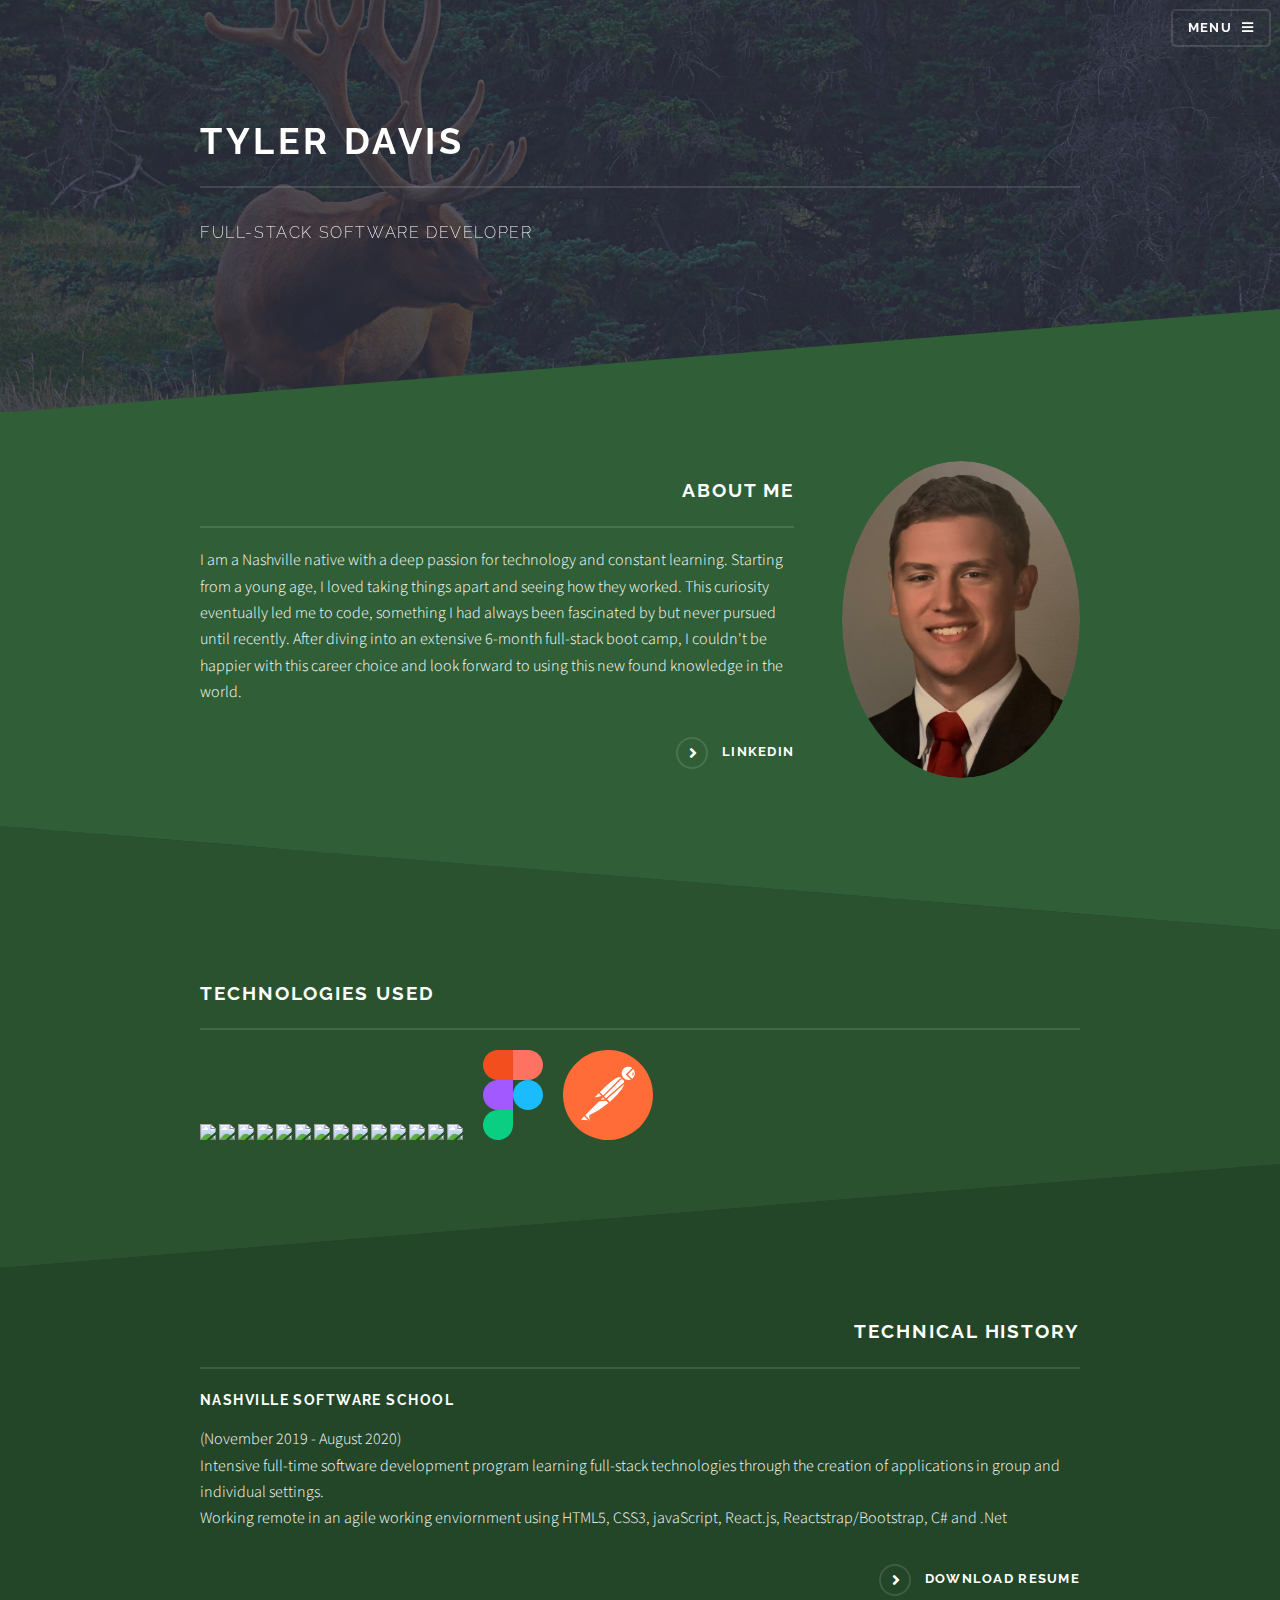
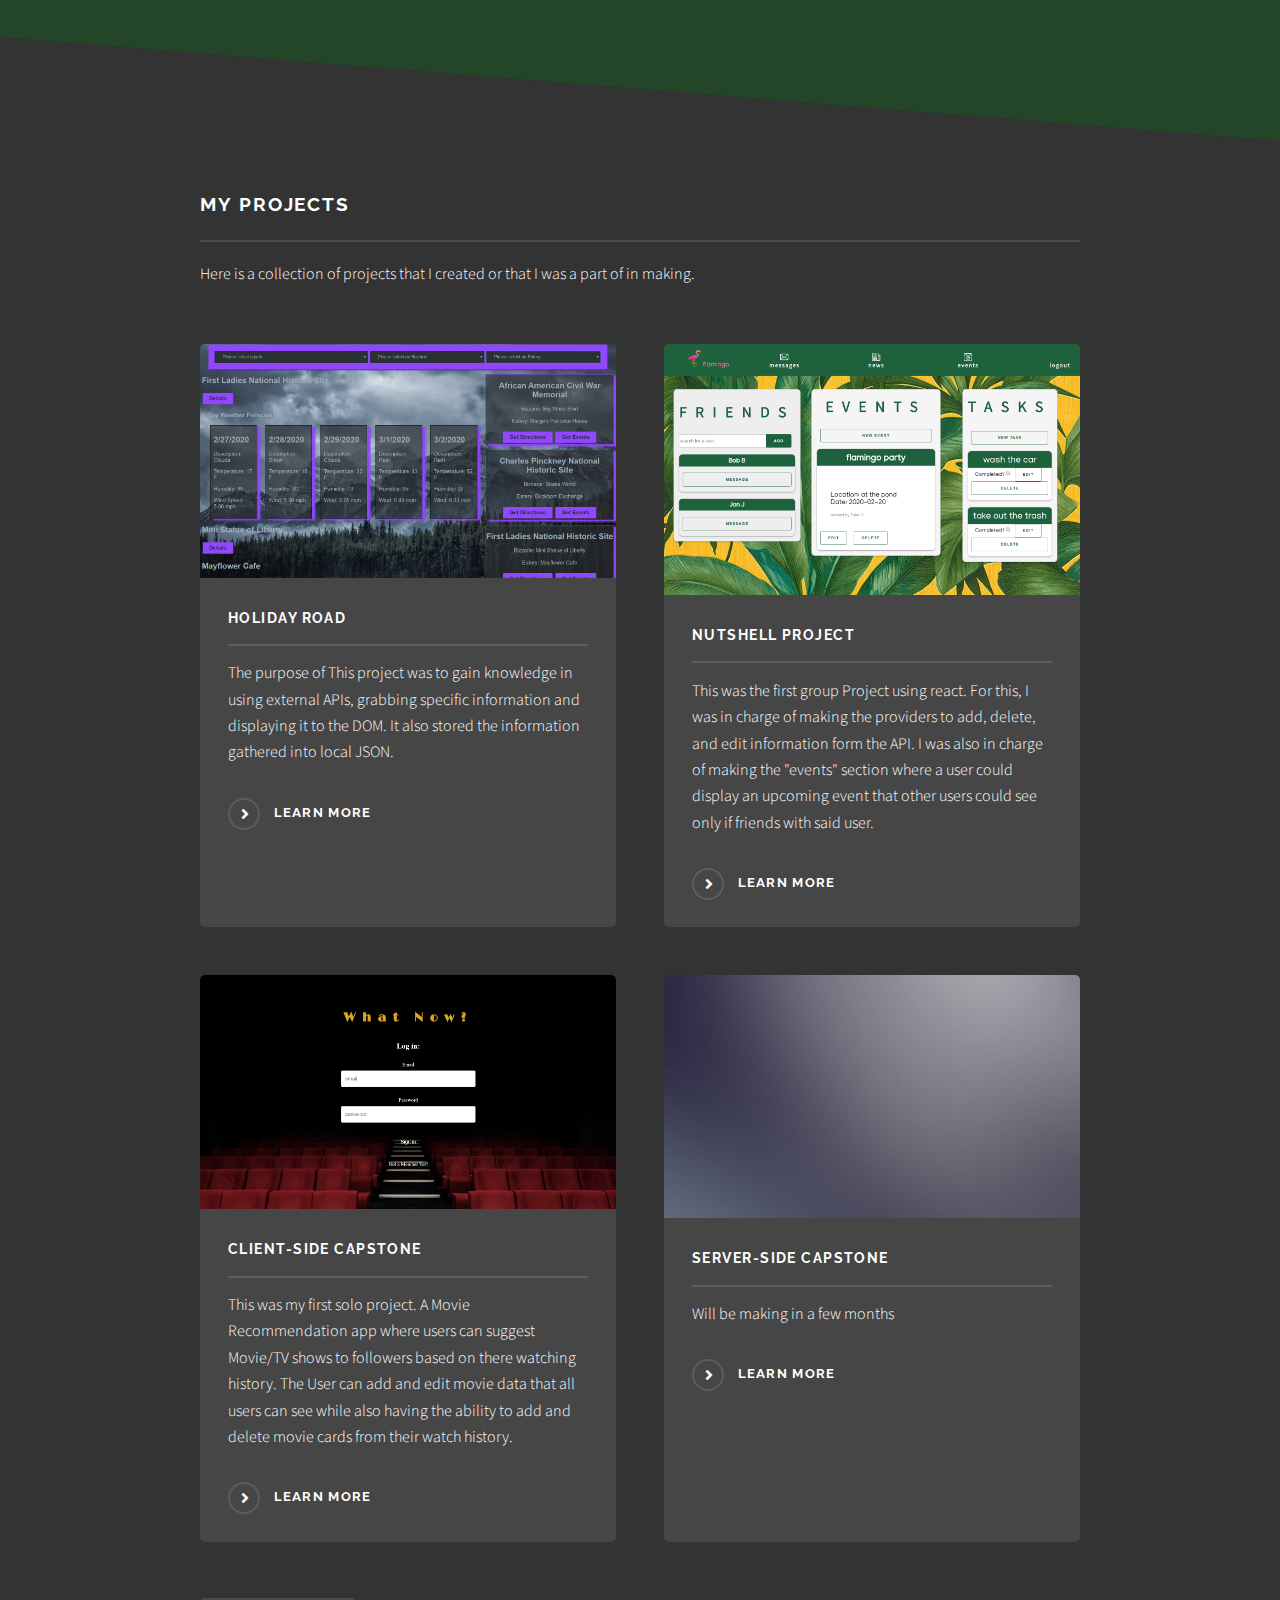
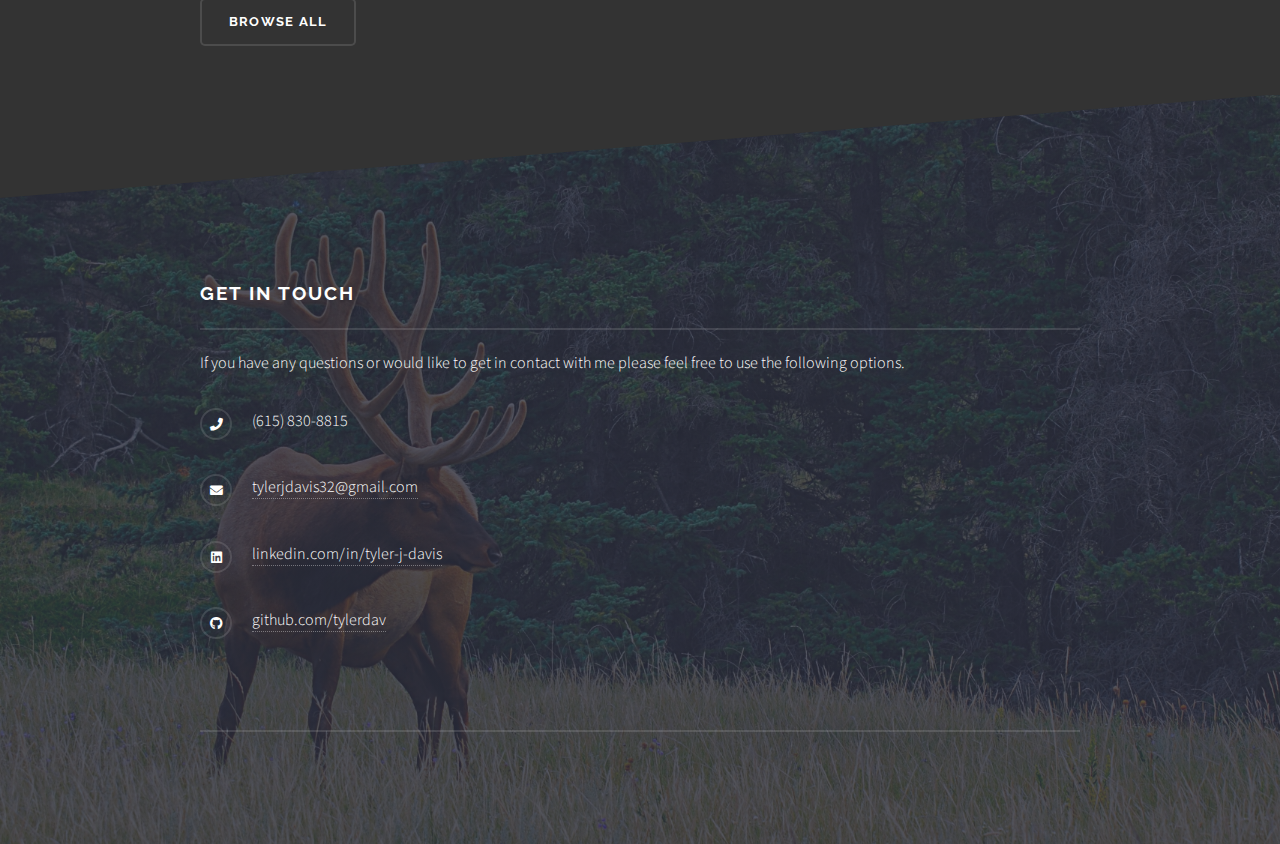
==== commit fc102689: "small tweak to technical history" ====
--- a/index.html
+++ b/index.html
@@ -99,8 +99,8 @@
 				<div class="inner">
 					<div class="content">
 						<h2 class="major">Technical History</h2>
-						<p class="techHistory">Nashville Software School
-							<br />
+						<h3 class="techHistory">Nashville Software School</h3>
+						<p class="techHistory">
 							(November 2019 - August 2020)
 							<br />
 							Intensive full-time software development program learning full-stack technologies through
@@ -198,8 +198,6 @@
 					</li>
 				</ul>
 				<ul class="copyright">
-					<li>&copy; Untitled Inc. All rights reserved.</li>
-					<li>Design: <a href="http://html5up.net">HTML5 UP</a></li>
 				</ul>
 			</div>
 		</section>
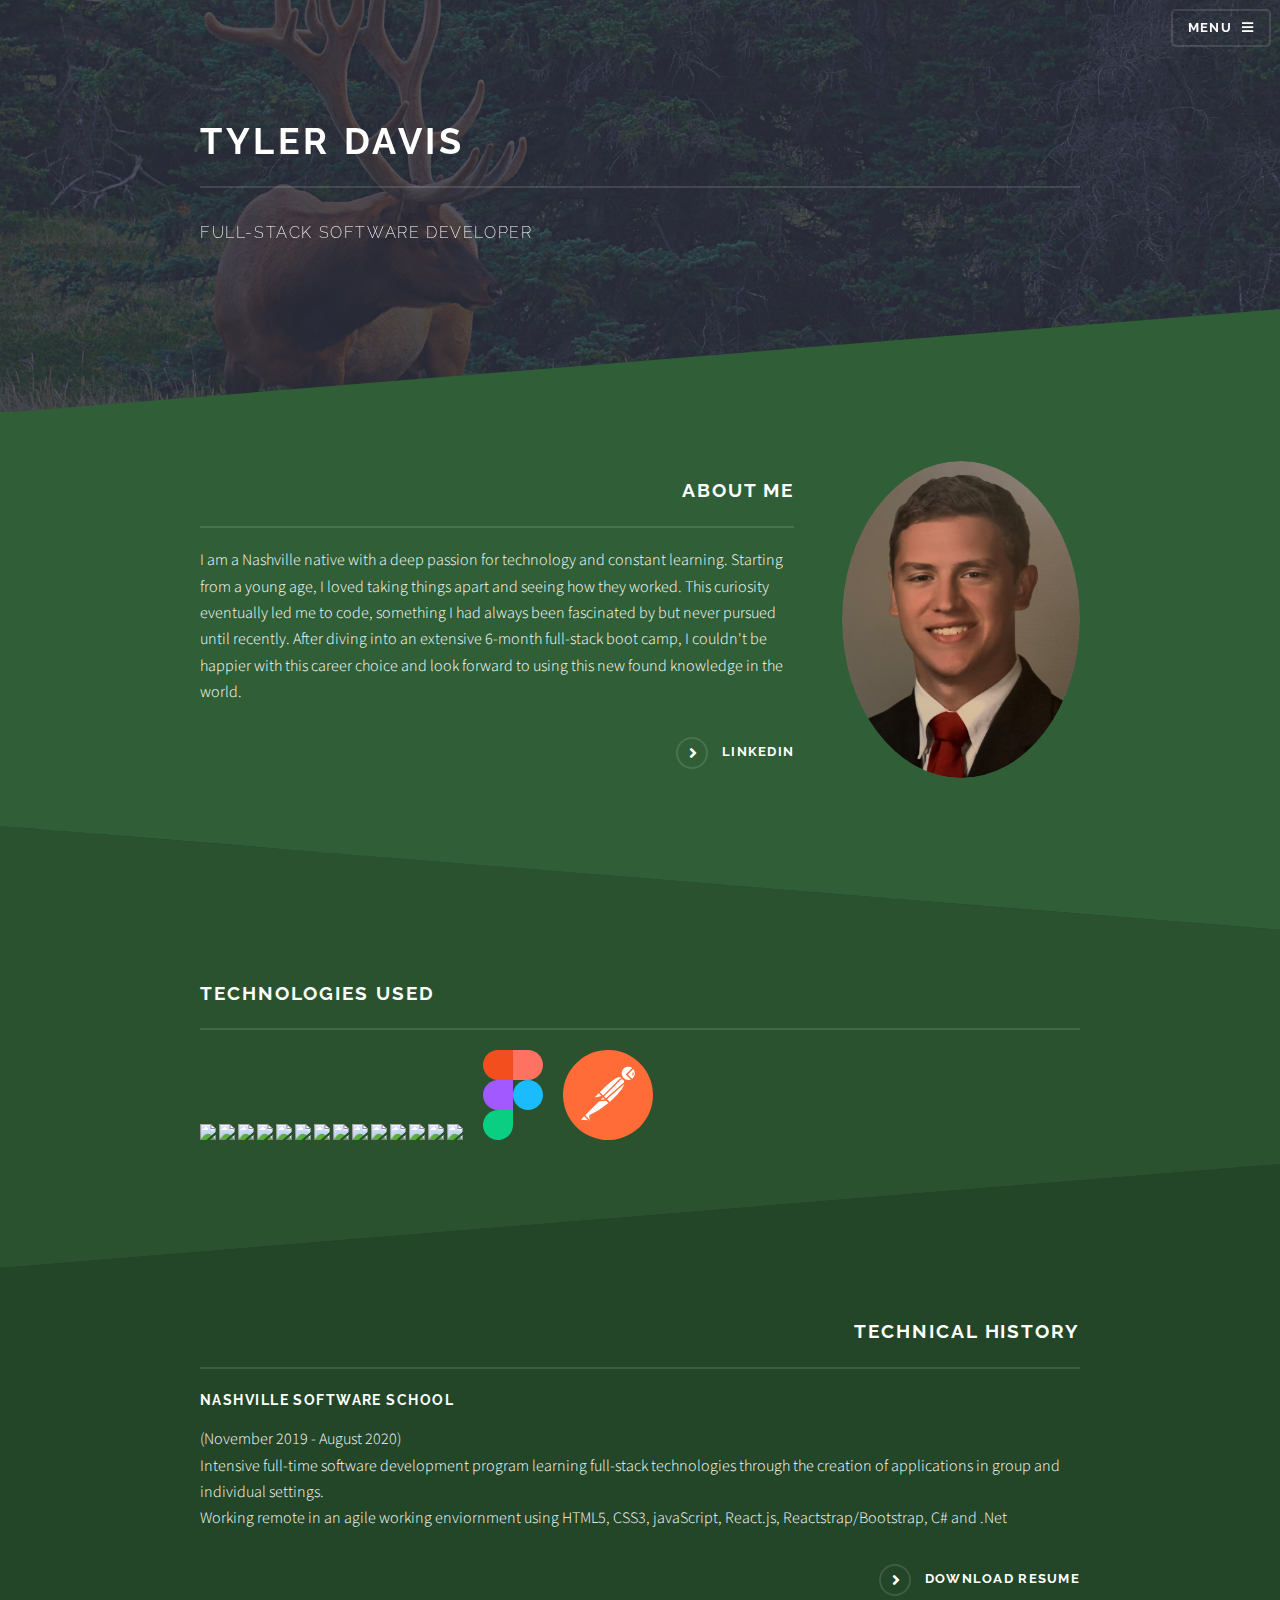
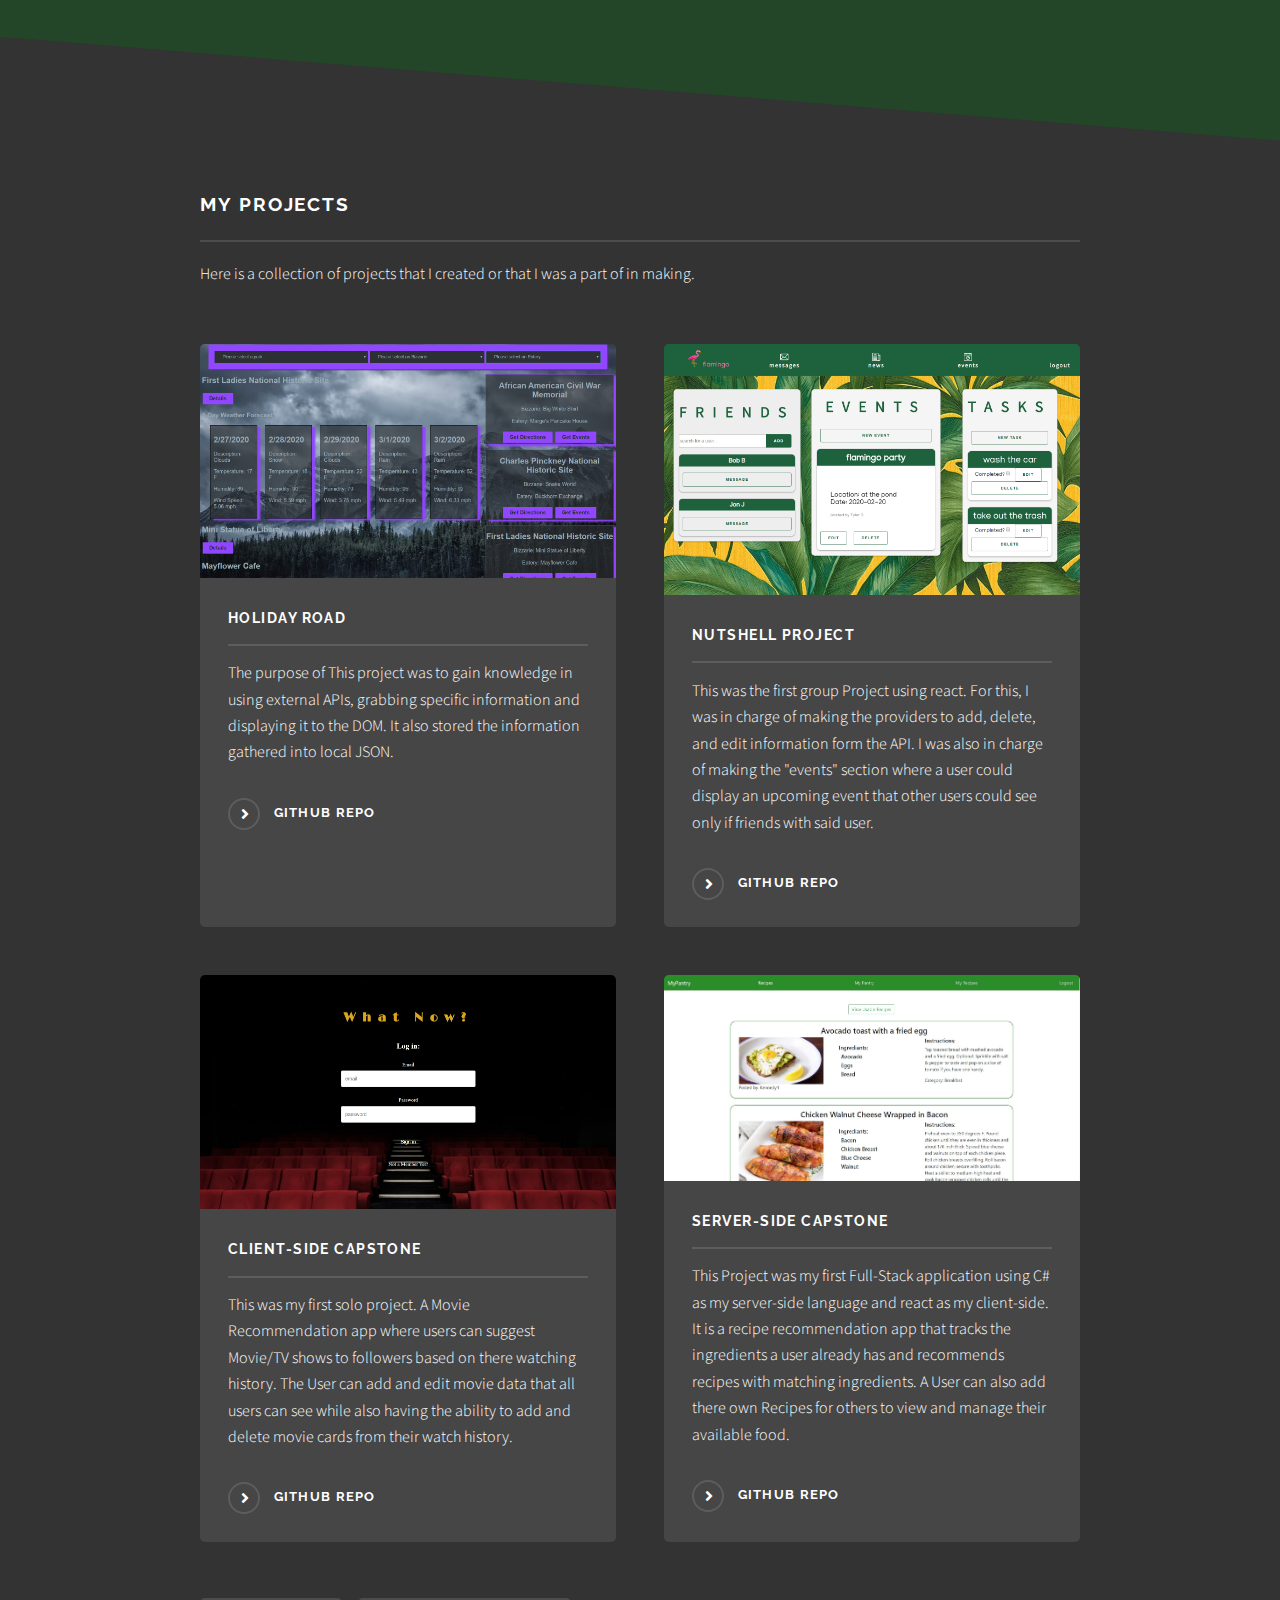
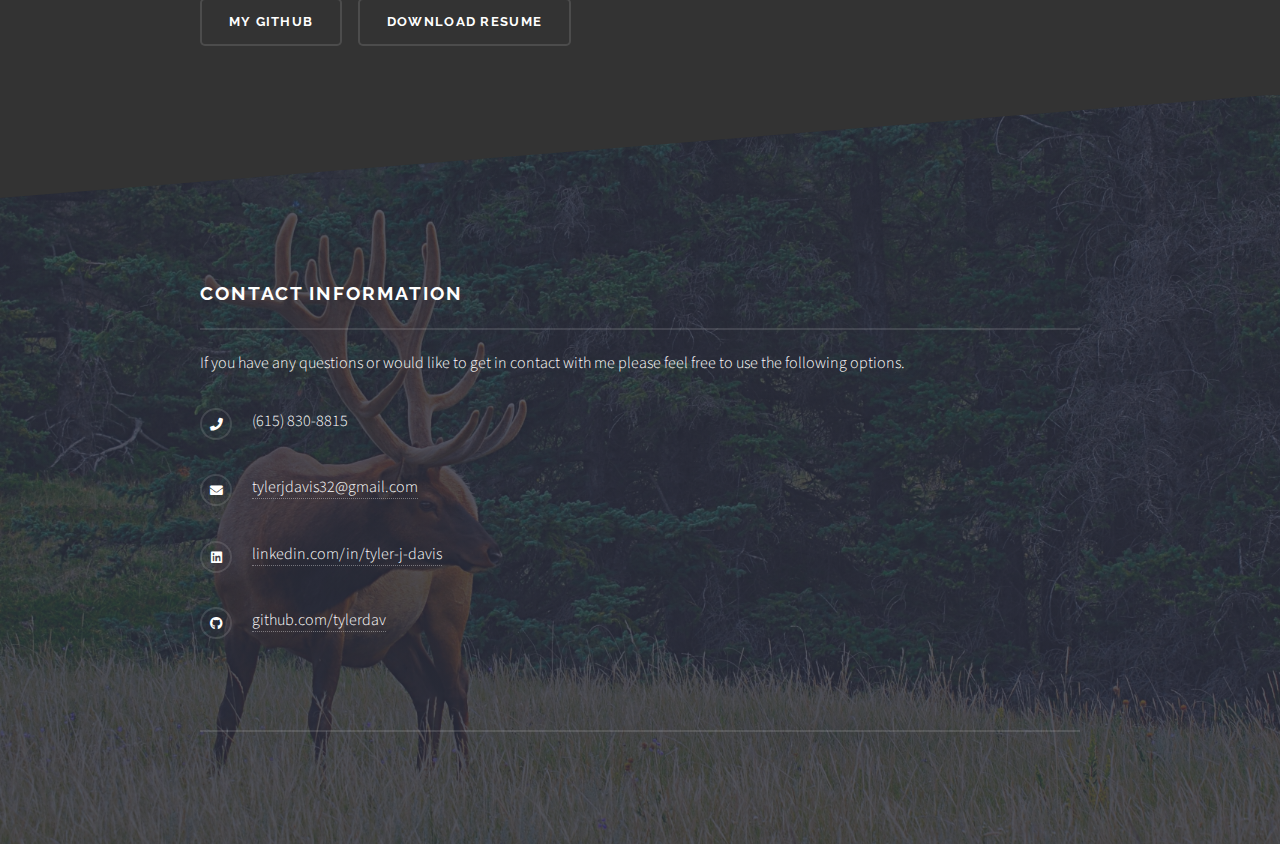
==== commit 102d8cc5: "added resume and full stack capstone" ====
--- a/index.html
+++ b/index.html
@@ -108,7 +108,7 @@
 							<br />
 							Working remote in an agile working enviornment
 							using HTML5, CSS3, javaScript, React.js, Reactstrap/Bootstrap, C# and .Net</p>
-						<a href="#" class="special">Download Resume</a>
+						<a href="/images/Tyler Davis Resume.pdf" download class="special">Download Resume</a>
 					</div>
 				</div>
 			</section>
@@ -125,9 +125,8 @@
 							<p>The purpose of This project was to gain knowledge in using external APIs, grabbing
 								specific information and displaying it to the DOM. It also stored the information
 								gathered into local JSON.</p>
-							<a href="https://github.com/nss-cohort-37/holiday-road-great-smokies" class="special">Learn
-								more
-							</a>
+							<a href="https://github.com/nss-cohort-37/holiday-road-great-smokies" class="special">GitHub
+								Repo</a>
 						</article>
 						<article>
 							<a href="#" class="image"><img src="images/Annotation 2020-02-26 152929.png" alt="" /></a>
@@ -136,7 +135,8 @@
 								providers to add, delete, and edit information form the API. I was also in charge of
 								making the "events" section where a user could display an upcoming event that other
 								users could see only if friends with said user.</p>
-							<a href="https://github.com/nss-cohort-37/nutshell-flamingos" class="special">Learn more</a>
+							<a href="https://github.com/nss-cohort-37/nutshell-flamingos" class="special">GitHub
+								Repo</a>
 						</article>
 						<article>
 							<a href="#" class="image"><img src="images/Annotation 2020-02-26 151621 (3).png"
@@ -146,17 +146,21 @@
 								Movie/TV shows to followers based on there watching history. The User can add and edit
 								movie data that all users can see while also having the ability to add and delete movie
 								cards from their watch history.</p>
-							<a href="https://github.com/tylerdav/capstone-project" class="special">Learn more</a>
-						</article>
-						<article>
-							<a href="#" class="image"><img src="images/pic07.jpg" alt="" /></a>
+							<a href="https://github.com/tylerdav/capstone-project" class="special">GitHub Repo</a>
+						</article>
+						<article>
+							<a href="#" class="image"><img src="images/myPantry.jpg" alt="" /></a>
 							<h3 class="major">Server-Side Capstone</h3>
-							<p>Will be making in a few months</p>
-							<a href="#" class="special">Learn more</a>
+							<p>This Project was my first Full-Stack application using C# as my server-side language and
+								react as my client-side. It is a recipe recommendation app that tracks the ingredients a
+								user already has and recommends recipes with matching ingredients. A User can also add
+								there own Recipes for others to view and manage their available food.</p>
+							<a href="https://github.com/tylerdav/Full-Stack-Capstone" class="special">GitHub Repo</a>
 						</article>
 					</section>
 					<ul class="actions">
-						<li><a href="https://github.com/tylerdav?tab=repositories" class="button">Browse All</a></li>
+						<li><a href="https://github.com/tylerdav" class="button">My GitHub</a></li>
+						<li><a href="/images/Tyler Davis Resume.pdf" download class="button">Download Resume</a></li>
 					</ul>
 				</div>
 			</section>
@@ -166,7 +170,7 @@
 		<!-- Footer -->
 		<section id="footer">
 			<div class="inner">
-				<h2 class="major">Get in touch</h2>
+				<h2 class="major">Contact Information</h2>
 				<p>If you have any questions or would like to get in contact with me please feel free to use the
 					following options.</p>
 				<!-- <form method="post" action="#">
